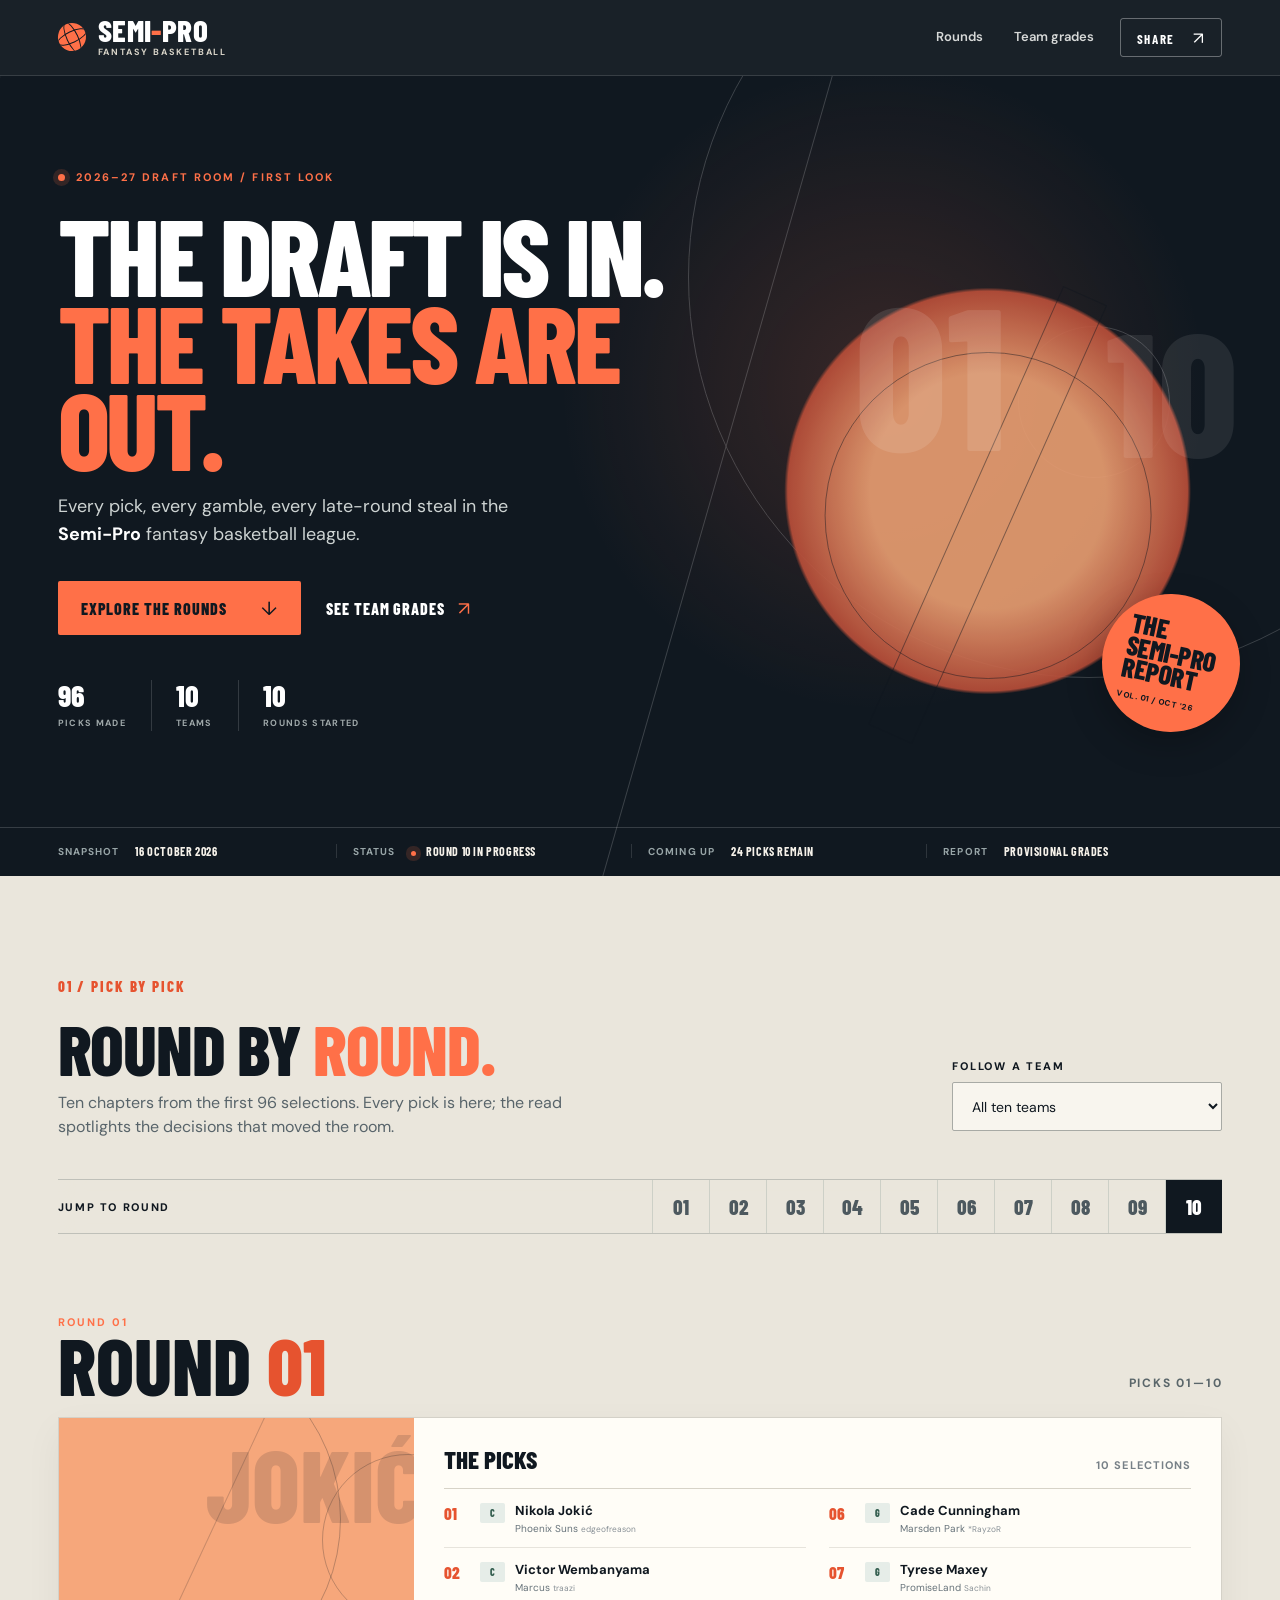
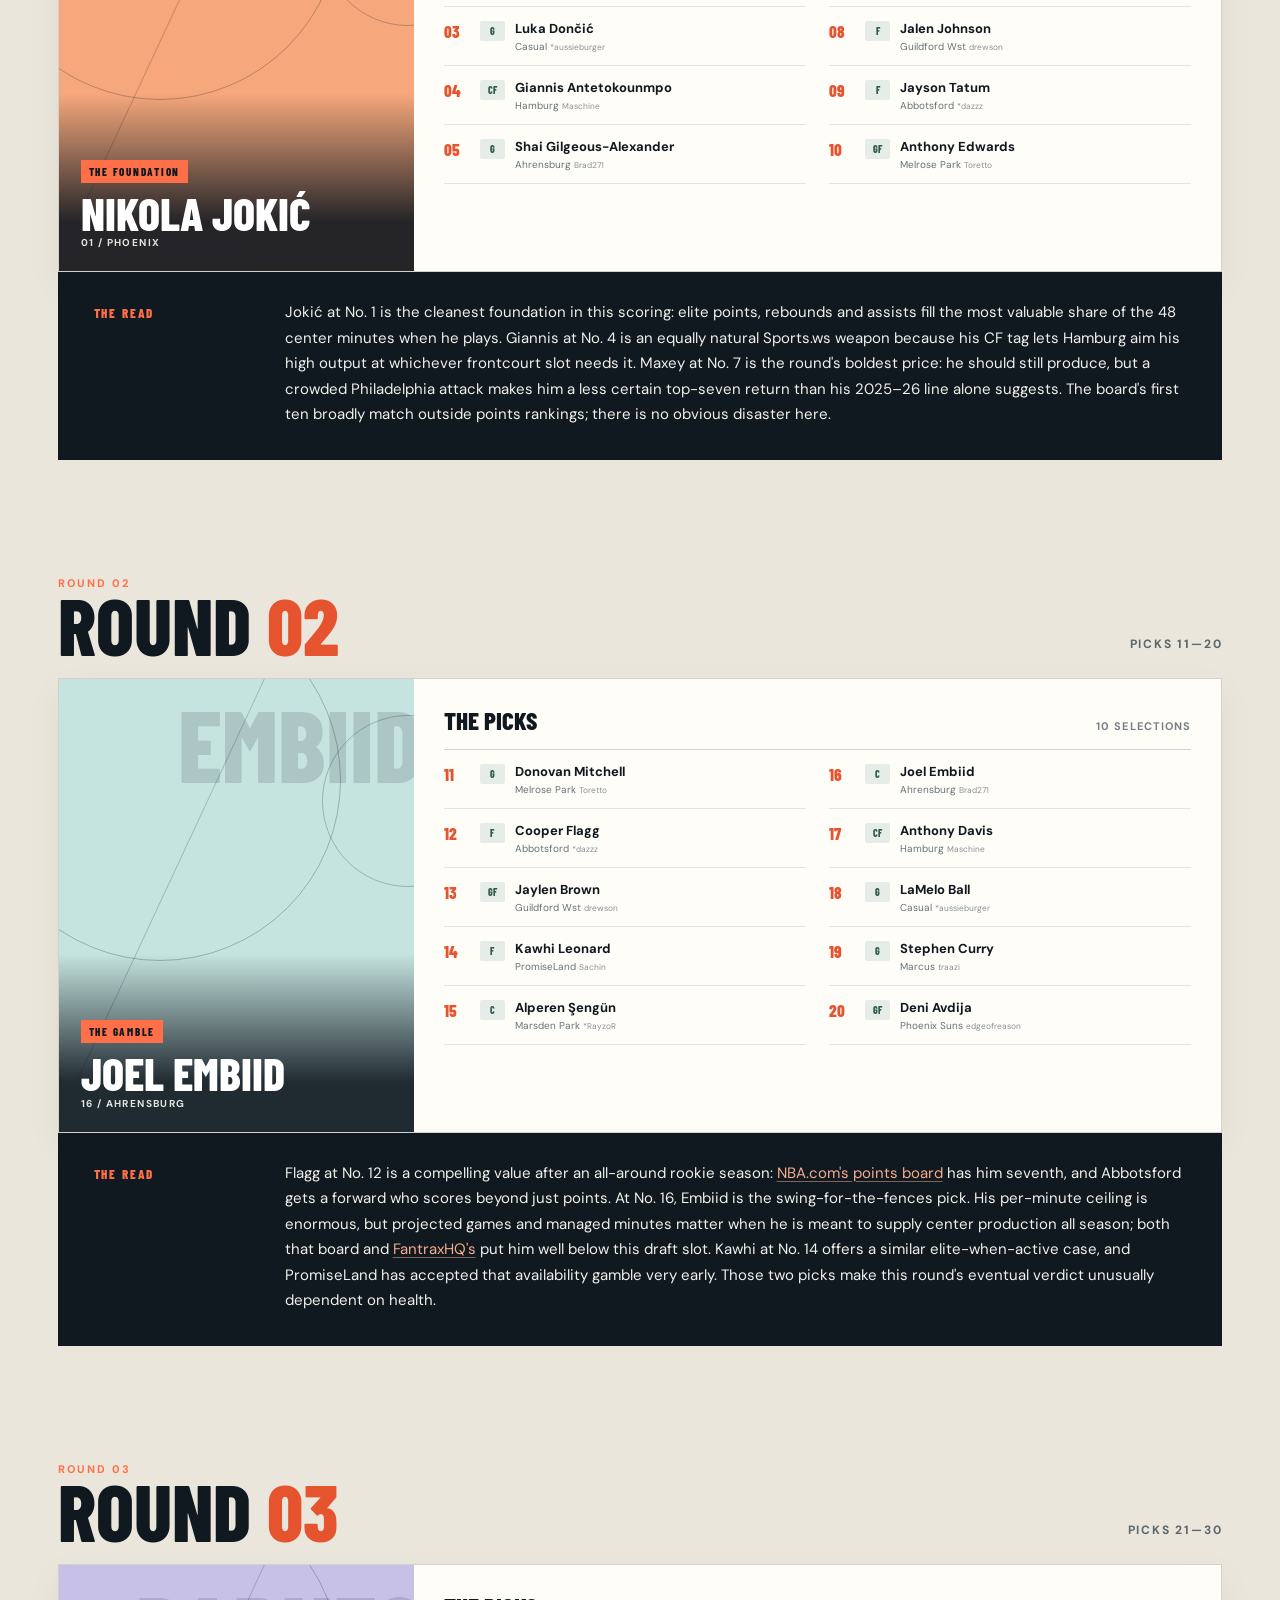
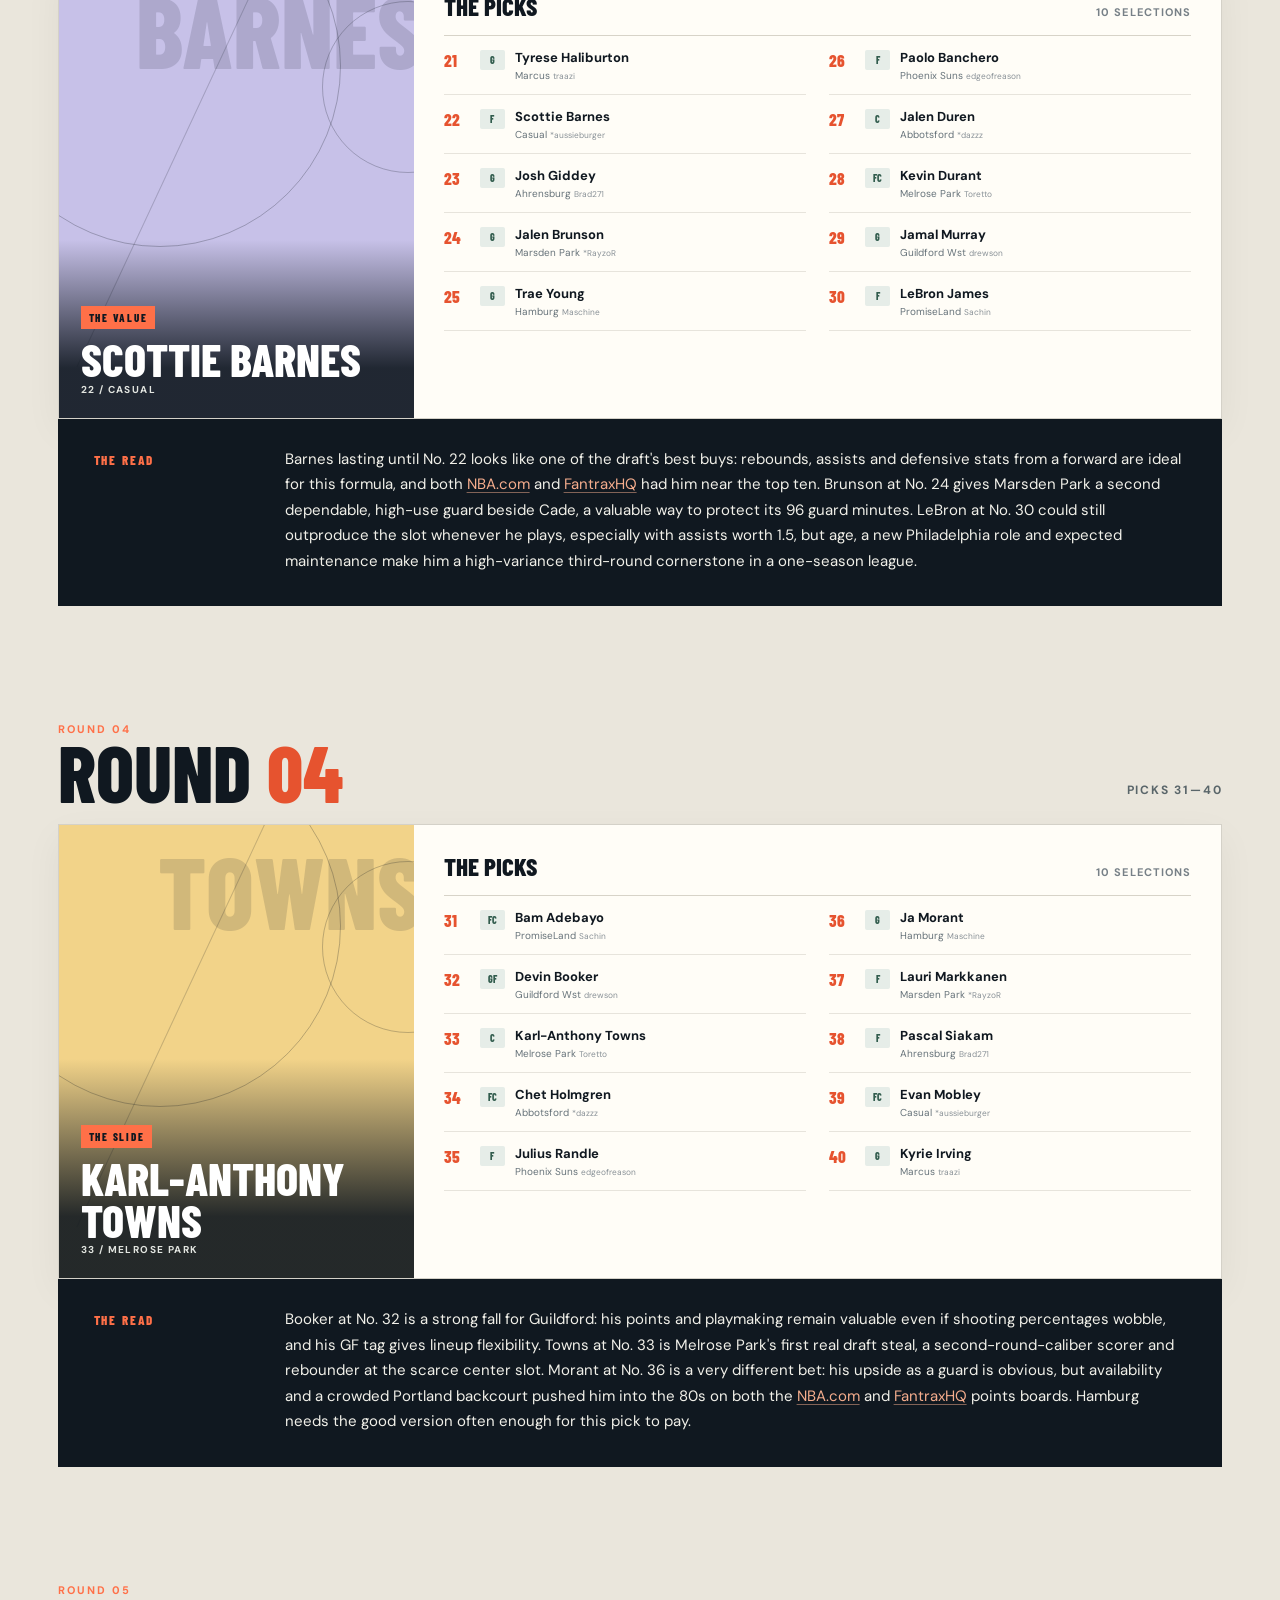
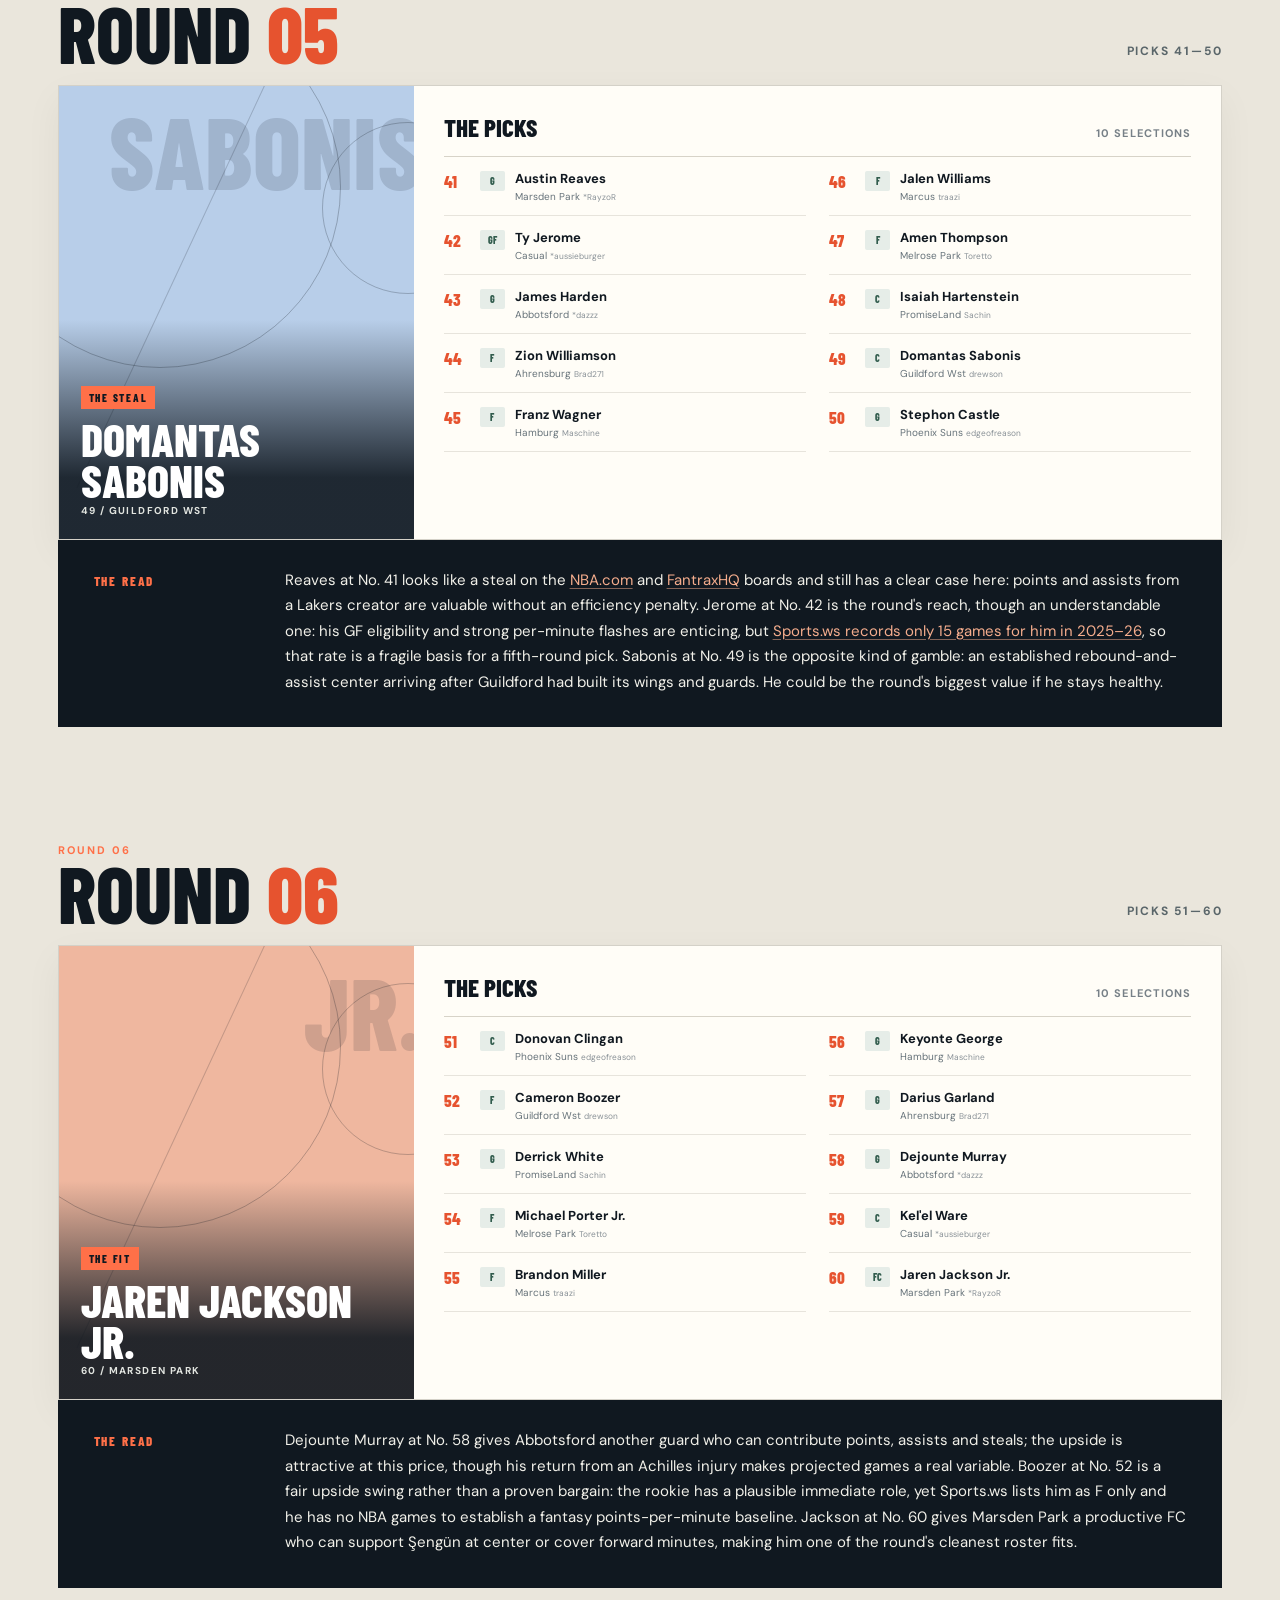
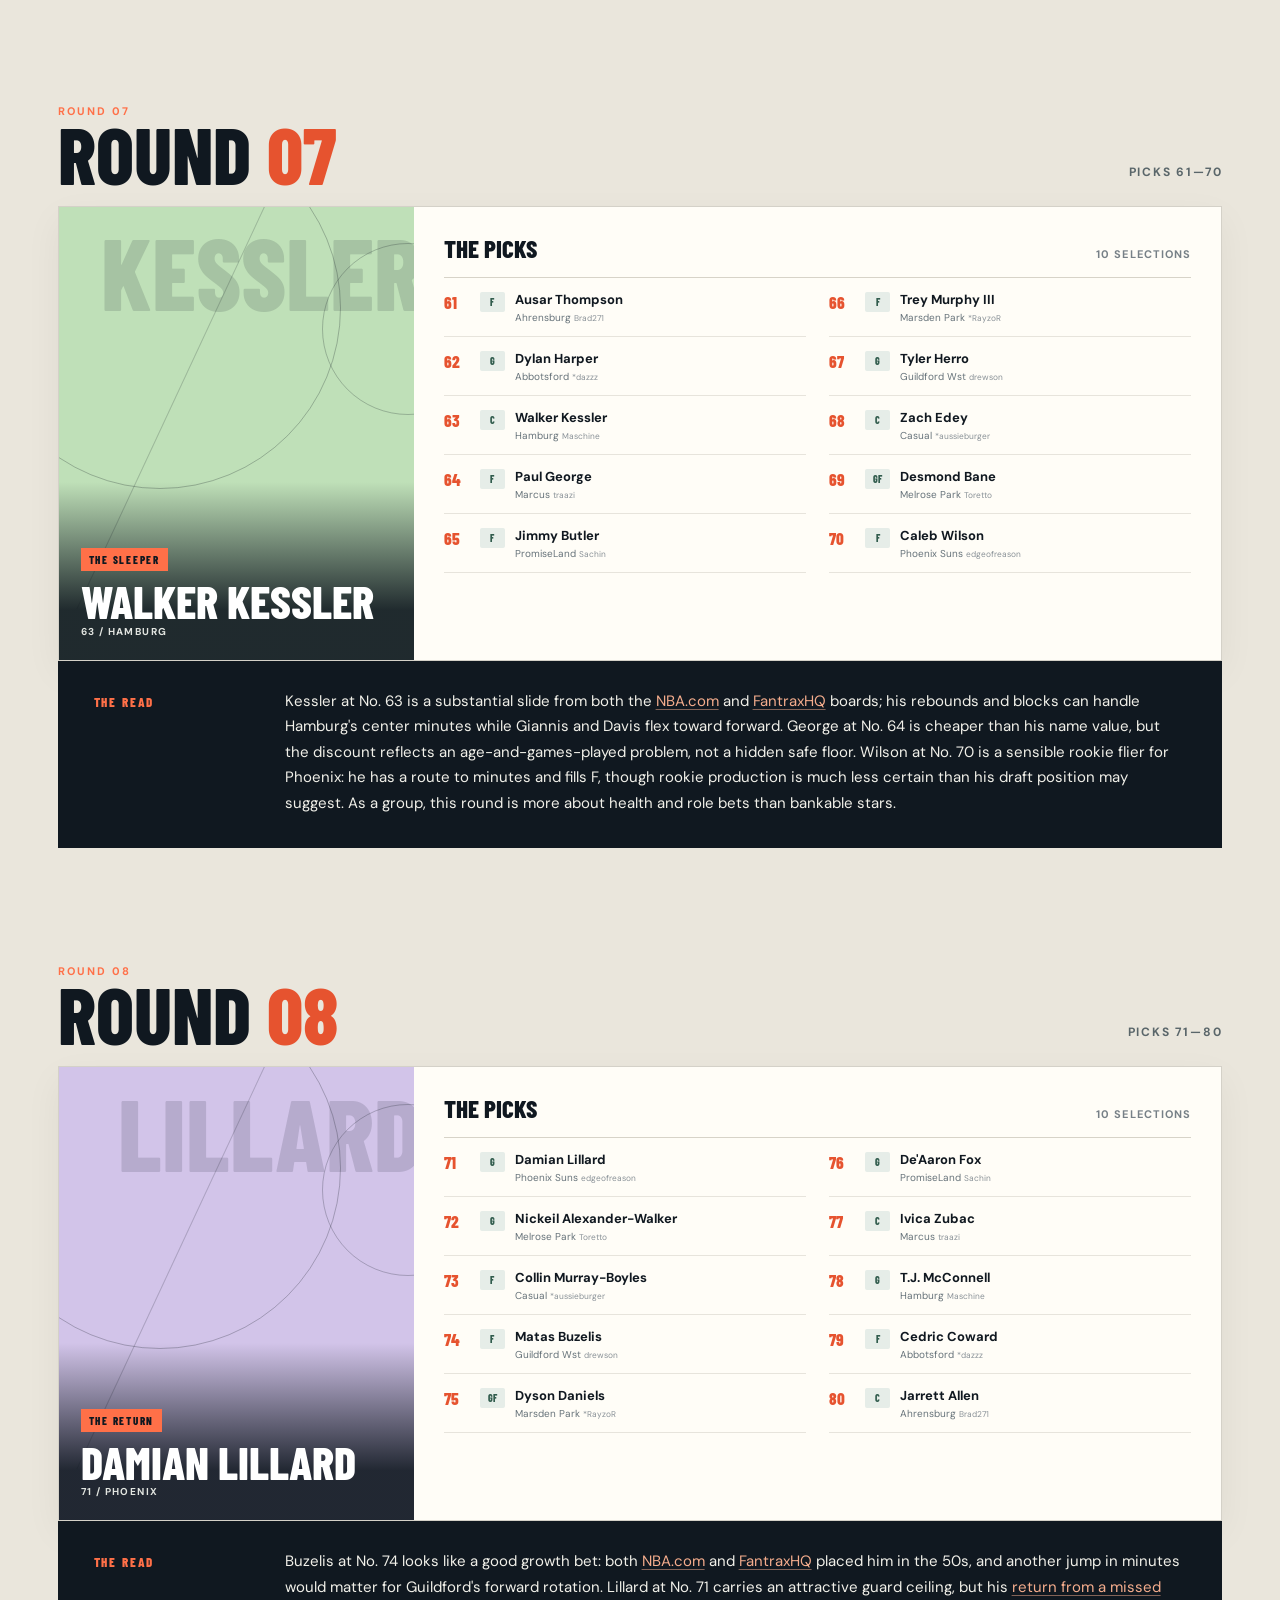
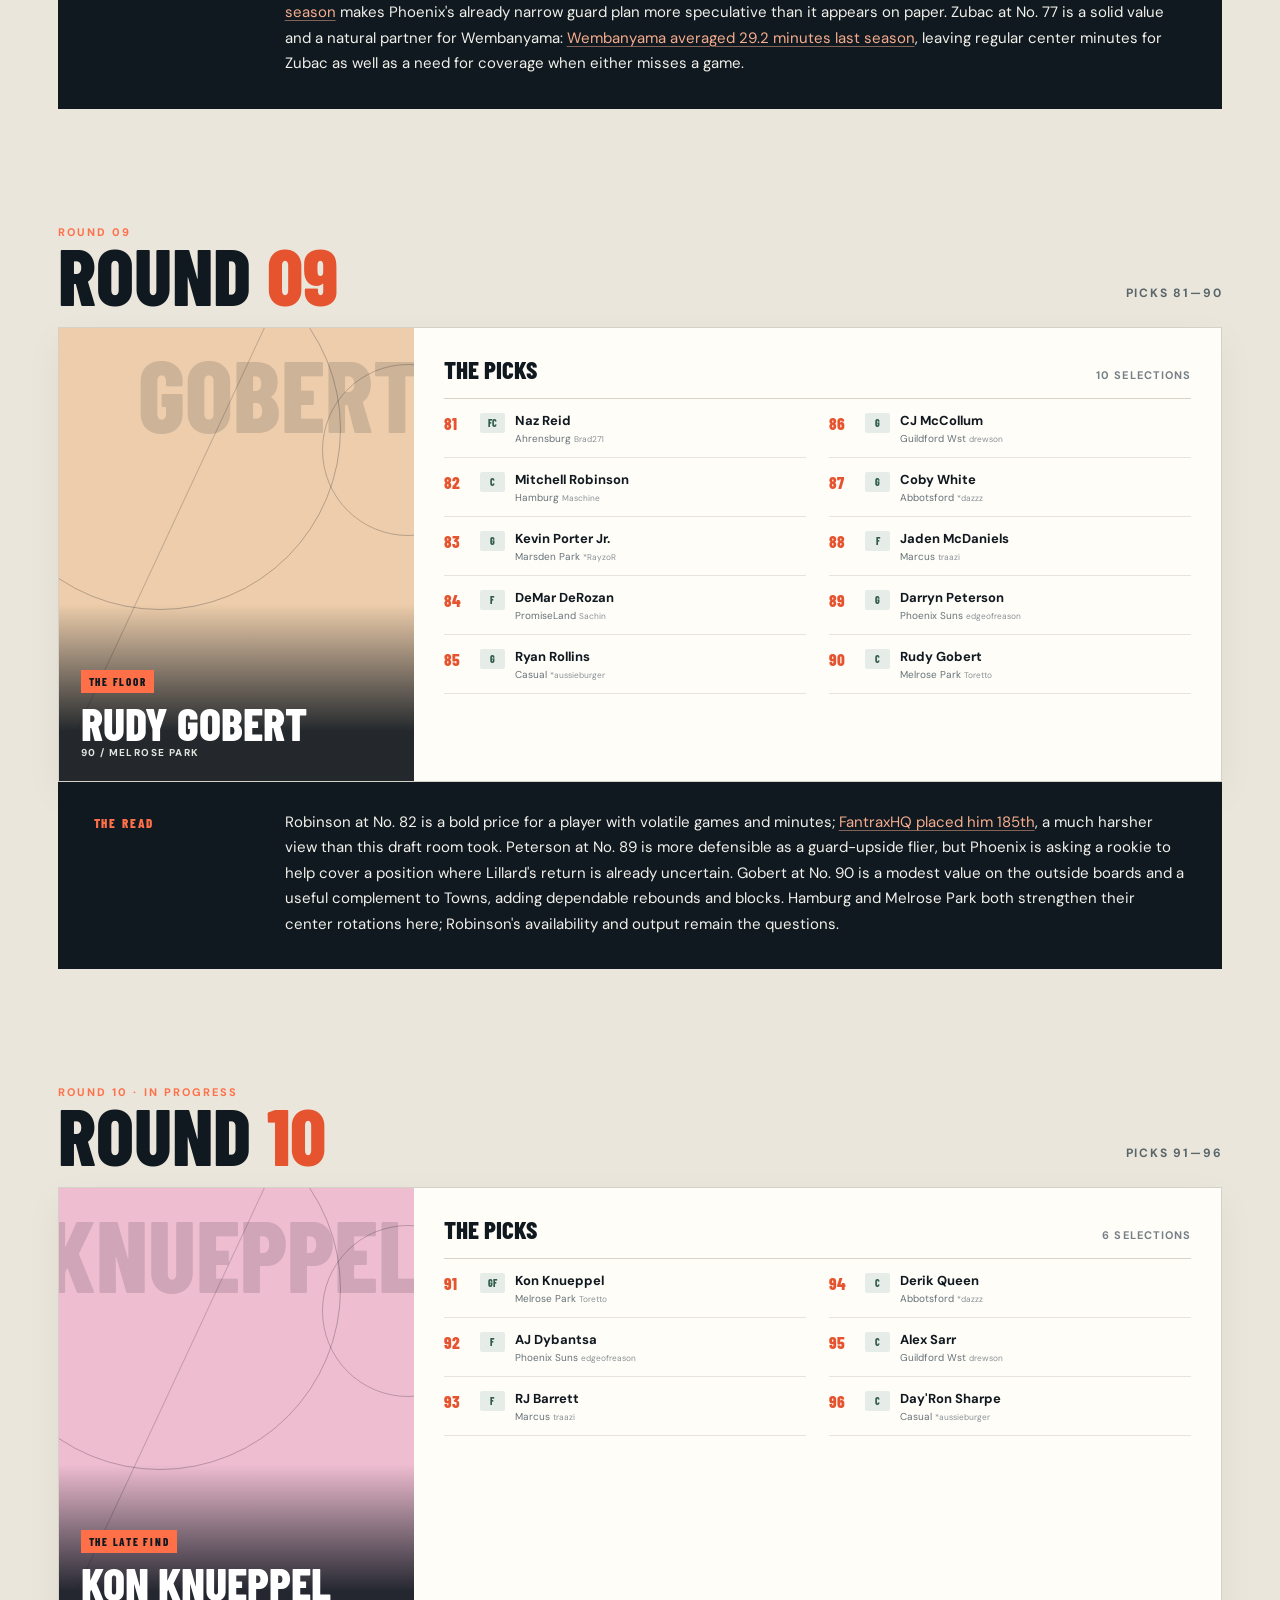
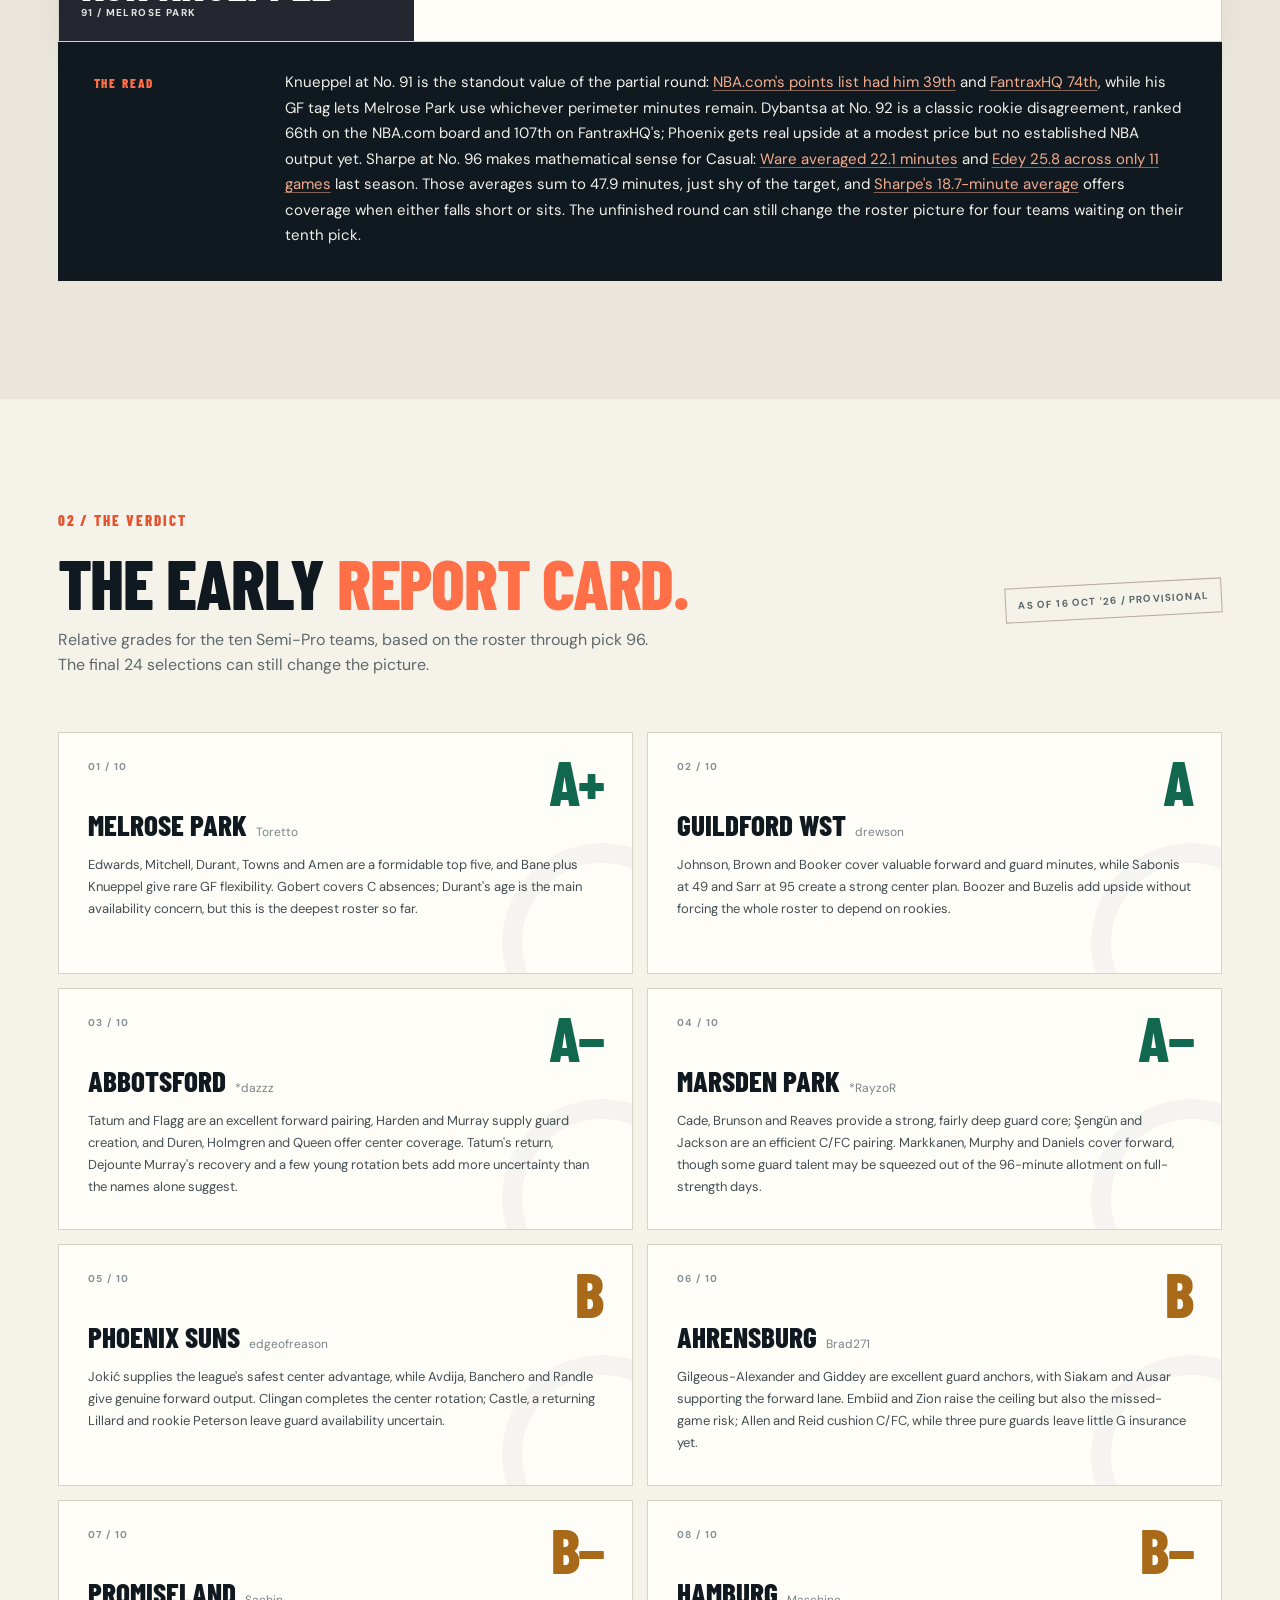
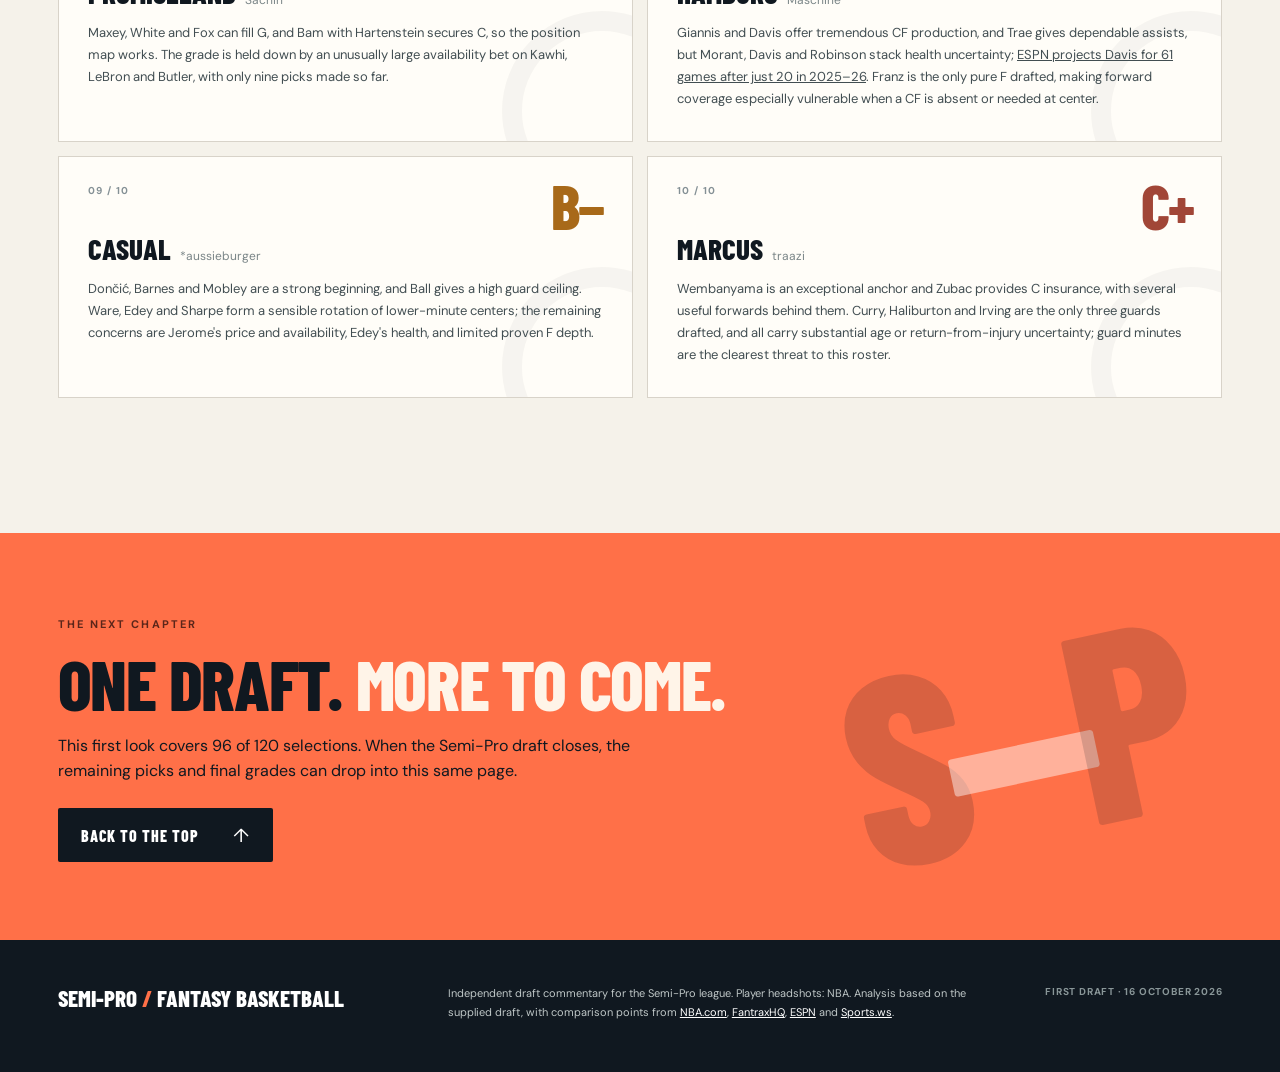
==== semi-pro-2026/index.html @ 713a4c2f "root files test" ====
<!doctype html>
<html lang="en">
<head>
  <meta charset="utf-8">
  <meta name="viewport" content="width=device-width, initial-scale=1">
  <meta name="theme-color" content="#101820">
  <meta name="description" content="Semi-Pro's 2026–27 fantasy basketball draft, analyzed round by round with provisional team grades.">
  <meta property="og:title" content="Semi-Pro — The 2026–27 Draft Review">
  <meta property="og:description" content="96 picks. 10 teams. One draft room. Read the round-by-round analysis and provisional grades.">
  <title>Semi-Pro — The 2026–27 Draft Review</title>
  <link rel="preconnect" href="https://fonts.googleapis.com">
  <link rel="preconnect" href="https://fonts.gstatic.com" crossorigin>
  <link href="https://fonts.googleapis.com/css2?family=Barlow+Condensed:wght@500;600;700;800&family=DM+Sans:wght@400;500;600;700&display=swap" rel="stylesheet">
  <link rel="stylesheet" href="./styles.css">
  <script src="./app.js" defer></script>
</head>
<body>
  <a class="skip-link" href="#main">Skip to analysis</a>
  <header class="site-header">
    <a class="brand" href="#top" aria-label="Semi-Pro home"><span class="brand-ball" aria-hidden="true"></span><span>SEMI<span class="brand-dash">-</span>PRO<small>FANTASY BASKETBALL</small></span></a>
    <nav class="top-nav" aria-label="Main navigation"><a href="#rounds">Rounds</a><a href="#grades">Team grades</a></nav>
    <button class="share-button" type="button" id="share-button" aria-label="Share this analysis">SHARE <span aria-hidden="true">↗</span></button>
  </header>

  <main id="main">
    <section class="hero" id="top" aria-labelledby="hero-title">
      <div class="hero-lines" aria-hidden="true"><span></span></div>
      <div class="hero-inner">
        <div class="hero-copy">
          <span class="hero-kicker"><span class="live-dot"></span> 2026–27 DRAFT ROOM / FIRST LOOK</span>
          <h1 id="hero-title">The draft is in.<br><em>The takes are out.</em></h1>
          <p class="hero-lede">Every pick, every gamble, every late-round steal in the <strong>Semi-Pro</strong> fantasy basketball league.</p>
          <div class="hero-actions"><a class="primary-button" href="#rounds">EXPLORE THE ROUNDS <span aria-hidden="true">↓</span></a><a class="text-button" href="#grades">SEE TEAM GRADES <span aria-hidden="true">↗</span></a></div>
          <div class="hero-meta"><span><strong>96</strong><small>PICKS MADE</small></span><span><strong>10</strong><small>TEAMS</small></span><span><strong>10</strong><small>ROUNDS STARTED</small></span></div>
        </div>
        <div class="hero-visual" aria-label="Featured fantasy basketball players">
          <div class="hero-halo" aria-hidden="true"></div>
          <div class="hero-player hero-player-left"><span class="hero-player-number">01</span><img class="player-portrait " src="https://cdn.nba.com/headshots/nba/latest/1040x760/203999.png" alt="Nikola Jokić" loading="lazy" onerror="this.hidden=true;this.parentElement.classList.add('portrait-unavailable')"></div>
          <div class="hero-player hero-player-right"><span class="hero-player-number">10</span><img class="player-portrait " src="https://cdn.nba.com/headshots/nba/latest/1040x760/1630162.png" alt="Anthony Edwards" loading="lazy" onerror="this.hidden=true;this.parentElement.classList.add('portrait-unavailable')"></div>
          <div class="hero-sticker"><strong>THE<br>SEMI-PRO<br>REPORT</strong><span>VOL. 01 / OCT '26</span></div>
        </div>
      </div>
      <div class="snapshot-strip"><div><span>SNAPSHOT</span><strong>16 OCTOBER 2026</strong></div><div><span>STATUS</span><strong><i></i> ROUND 10 IN PROGRESS</strong></div><div><span>COMING UP</span><strong>24 PICKS REMAIN</strong></div><div><span>REPORT</span><strong>PROVISIONAL GRADES</strong></div></div>
    </section>

    <section class="rounds-section" id="rounds" aria-labelledby="rounds-title">
      <div class="section-heading"><div><span class="section-index">01 / PICK BY PICK</span><h2 id="rounds-title">Round by <em>round.</em></h2><p>Ten chapters from the first 96 selections. Every pick is here; the read spotlights the decisions that moved the room.</p></div><div class="filter-control"><label for="team-filter">FOLLOW A TEAM</label><select id="team-filter"><option value="">All ten teams</option><option value="Abbotsford">Abbotsford</option>
<option value="Ahrensburg">Ahrensburg</option>
<option value="Casual">Casual</option>
<option value="Guildford Wst">Guildford Wst</option>
<option value="Hamburg">Hamburg</option>
<option value="Marcus">Marcus</option>
<option value="Marsden Park">Marsden Park</option>
<option value="Melrose Park">Melrose Park</option>
<option value="Phoenix Suns">Phoenix Suns</option>
<option value="PromiseLand">PromiseLand</option></select><button id="clear-filter" type="button" hidden>Clear filter ×</button></div></div>
      <nav class="round-nav" aria-label="Jump to a round"><span>JUMP TO ROUND</span><a href="#round-01" aria-label="Go to round 1">01</a>
<a href="#round-02" aria-label="Go to round 2">02</a>
<a href="#round-03" aria-label="Go to round 3">03</a>
<a href="#round-04" aria-label="Go to round 4">04</a>
<a href="#round-05" aria-label="Go to round 5">05</a>
<a href="#round-06" aria-label="Go to round 6">06</a>
<a href="#round-07" aria-label="Go to round 7">07</a>
<a href="#round-08" aria-label="Go to round 8">08</a>
<a href="#round-09" aria-label="Go to round 9">09</a>
<a href="#round-10" aria-label="Go to round 10">10</a></nav>
      <div class="rounds-list">
      <article class="round-section" id="round-01" style="--round-accent:#f6a77b">
        <div class="round-heading">
          <div><span class="eyebrow">ROUND 01</span><h3>Round <span>01</span></h3></div>
          <span class="round-range">PICKS 01—10</span>
        </div>
        <div class="round-card">
          <figure class="feature-photo">
            <div class="feature-court" aria-hidden="true"></div>
            <span class="feature-fallback" aria-hidden="true">JOKIĆ</span>
            <img class="player-portrait " src="https://cdn.nba.com/headshots/nba/latest/1040x760/203999.png" alt="Nikola Jokić" loading="lazy" onerror="this.hidden=true;this.parentElement.classList.add('portrait-unavailable')">
            <figcaption><span class="feature-badge">THE FOUNDATION</span><strong>Nikola Jokić</strong><small>01 / PHOENIX</small></figcaption>
          </figure>
          <div class="round-content">
            <div class="picks-title"><h4>The picks</h4><span>10 selections</span></div>
            <ol class="picks-list" aria-label="Round 1 picks"><li class="pick-row" data-team="Phoenix Suns"><span class="pick-number">01</span><span class="pick-position">C</span><span class="pick-player">Nikola Jokić</span><span class="pick-team">Phoenix Suns<small>edgeofreason</small></span></li>
<li class="pick-row" data-team="Marcus"><span class="pick-number">02</span><span class="pick-position">C</span><span class="pick-player">Victor Wembanyama</span><span class="pick-team">Marcus<small>traazi</small></span></li>
<li class="pick-row" data-team="Casual"><span class="pick-number">03</span><span class="pick-position">G</span><span class="pick-player">Luka Dončić</span><span class="pick-team">Casual<small>*aussieburger</small></span></li>
<li class="pick-row" data-team="Hamburg"><span class="pick-number">04</span><span class="pick-position">CF</span><span class="pick-player">Giannis Antetokounmpo</span><span class="pick-team">Hamburg<small>Maschine</small></span></li>
<li class="pick-row" data-team="Ahrensburg"><span class="pick-number">05</span><span class="pick-position">G</span><span class="pick-player">Shai Gilgeous-Alexander</span><span class="pick-team">Ahrensburg<small>Brad271</small></span></li>
<li class="pick-row" data-team="Marsden Park"><span class="pick-number">06</span><span class="pick-position">G</span><span class="pick-player">Cade Cunningham</span><span class="pick-team">Marsden Park<small>*RayzoR</small></span></li>
<li class="pick-row" data-team="PromiseLand"><span class="pick-number">07</span><span class="pick-position">G</span><span class="pick-player">Tyrese Maxey</span><span class="pick-team">PromiseLand<small>Sachin</small></span></li>
<li class="pick-row" data-team="Guildford Wst"><span class="pick-number">08</span><span class="pick-position">F</span><span class="pick-player">Jalen Johnson</span><span class="pick-team">Guildford Wst<small>drewson</small></span></li>
<li class="pick-row" data-team="Abbotsford"><span class="pick-number">09</span><span class="pick-position">F</span><span class="pick-player">Jayson Tatum</span><span class="pick-team">Abbotsford<small>*dazzz</small></span></li>
<li class="pick-row" data-team="Melrose Park"><span class="pick-number">10</span><span class="pick-position">GF</span><span class="pick-player">Anthony Edwards</span><span class="pick-team">Melrose Park<small>Toretto</small></span></li></ol>
          </div>
        </div>
        <div class="round-take"><span class="take-label">THE READ</span><p>Jokić at No. 1 is the cleanest foundation in this scoring: elite points, rebounds and assists fill the most valuable share of the 48 center minutes when he plays. Giannis at No. 4 is an equally natural Sports.ws weapon because his CF tag lets Hamburg aim his high output at whichever frontcourt slot needs it. Maxey at No. 7 is the round&#x27;s boldest price: he should still produce, but a crowded Philadelphia attack makes him a less certain top-seven return than his 2025–26 line alone suggests. The board&#x27;s first ten broadly match outside points rankings; there is no obvious disaster here.</p></div>
      </article>
      <article class="round-section" id="round-02" style="--round-accent:#c5e3df">
        <div class="round-heading">
          <div><span class="eyebrow">ROUND 02</span><h3>Round <span>02</span></h3></div>
          <span class="round-range">PICKS 11—20</span>
        </div>
        <div class="round-card">
          <figure class="feature-photo">
            <div class="feature-court" aria-hidden="true"></div>
            <span class="feature-fallback" aria-hidden="true">EMBIID</span>
            <img class="player-portrait " src="https://cdn.nba.com/headshots/nba/latest/1040x760/203954.png" alt="Joel Embiid" loading="lazy" onerror="this.hidden=true;this.parentElement.classList.add('portrait-unavailable')">
            <figcaption><span class="feature-badge">THE GAMBLE</span><strong>Joel Embiid</strong><small>16 / AHRENSBURG</small></figcaption>
          </figure>
          <div class="round-content">
            <div class="picks-title"><h4>The picks</h4><span>10 selections</span></div>
            <ol class="picks-list" aria-label="Round 2 picks"><li class="pick-row" data-team="Melrose Park"><span class="pick-number">11</span><span class="pick-position">G</span><span class="pick-player">Donovan Mitchell</span><span class="pick-team">Melrose Park<small>Toretto</small></span></li>
<li class="pick-row" data-team="Abbotsford"><span class="pick-number">12</span><span class="pick-position">F</span><span class="pick-player">Cooper Flagg</span><span class="pick-team">Abbotsford<small>*dazzz</small></span></li>
<li class="pick-row" data-team="Guildford Wst"><span class="pick-number">13</span><span class="pick-position">GF</span><span class="pick-player">Jaylen Brown</span><span class="pick-team">Guildford Wst<small>drewson</small></span></li>
<li class="pick-row" data-team="PromiseLand"><span class="pick-number">14</span><span class="pick-position">F</span><span class="pick-player">Kawhi Leonard</span><span class="pick-team">PromiseLand<small>Sachin</small></span></li>
<li class="pick-row" data-team="Marsden Park"><span class="pick-number">15</span><span class="pick-position">C</span><span class="pick-player">Alperen Şengün</span><span class="pick-team">Marsden Park<small>*RayzoR</small></span></li>
<li class="pick-row" data-team="Ahrensburg"><span class="pick-number">16</span><span class="pick-position">C</span><span class="pick-player">Joel Embiid</span><span class="pick-team">Ahrensburg<small>Brad271</small></span></li>
<li class="pick-row" data-team="Hamburg"><span class="pick-number">17</span><span class="pick-position">CF</span><span class="pick-player">Anthony Davis</span><span class="pick-team">Hamburg<small>Maschine</small></span></li>
<li class="pick-row" data-team="Casual"><span class="pick-number">18</span><span class="pick-position">G</span><span class="pick-player">LaMelo Ball</span><span class="pick-team">Casual<small>*aussieburger</small></span></li>
<li class="pick-row" data-team="Marcus"><span class="pick-number">19</span><span class="pick-position">G</span><span class="pick-player">Stephen Curry</span><span class="pick-team">Marcus<small>traazi</small></span></li>
<li class="pick-row" data-team="Phoenix Suns"><span class="pick-number">20</span><span class="pick-position">GF</span><span class="pick-player">Deni Avdija</span><span class="pick-team">Phoenix Suns<small>edgeofreason</small></span></li></ol>
          </div>
        </div>
        <div class="round-take"><span class="take-label">THE READ</span><p>Flagg at No. 12 is a compelling value after an all-around rookie season: <a href="https://www.nba.com/news/nba-fantasy-top-150-for-2026-27-points-leagues" target="_blank" rel="noopener noreferrer">NBA.com&#x27;s points board</a> has him seventh, and Abbotsford gets a forward who scores beyond just points. At No. 16, Embiid is the swing-for-the-fences pick. His per-minute ceiling is enormous, but projected games and managed minutes matter when he is meant to supply center production all season; both that board and <a href="https://fantraxhq.com/2026-27-fantasy-basketball-points-league-rankings-updated/" target="_blank" rel="noopener noreferrer">FantraxHQ&#x27;s</a> put him well below this draft slot. Kawhi at No. 14 offers a similar elite-when-active case, and PromiseLand has accepted that availability gamble very early. Those two picks make this round&#x27;s eventual verdict unusually dependent on health.</p></div>
      </article>
      <article class="round-section" id="round-03" style="--round-accent:#c7c1e8">
        <div class="round-heading">
          <div><span class="eyebrow">ROUND 03</span><h3>Round <span>03</span></h3></div>
          <span class="round-range">PICKS 21—30</span>
        </div>
        <div class="round-card">
          <figure class="feature-photo">
            <div class="feature-court" aria-hidden="true"></div>
            <span class="feature-fallback" aria-hidden="true">BARNES</span>
            <img class="player-portrait " src="https://cdn.nba.com/headshots/nba/latest/1040x760/1630567.png" alt="Scottie Barnes" loading="lazy" onerror="this.hidden=true;this.parentElement.classList.add('portrait-unavailable')">
            <figcaption><span class="feature-badge">THE VALUE</span><strong>Scottie Barnes</strong><small>22 / CASUAL</small></figcaption>
          </figure>
          <div class="round-content">
            <div class="picks-title"><h4>The picks</h4><span>10 selections</span></div>
            <ol class="picks-list" aria-label="Round 3 picks"><li class="pick-row" data-team="Marcus"><span class="pick-number">21</span><span class="pick-position">G</span><span class="pick-player">Tyrese Haliburton</span><span class="pick-team">Marcus<small>traazi</small></span></li>
<li class="pick-row" data-team="Casual"><span class="pick-number">22</span><span class="pick-position">F</span><span class="pick-player">Scottie Barnes</span><span class="pick-team">Casual<small>*aussieburger</small></span></li>
<li class="pick-row" data-team="Ahrensburg"><span class="pick-number">23</span><span class="pick-position">G</span><span class="pick-player">Josh Giddey</span><span class="pick-team">Ahrensburg<small>Brad271</small></span></li>
<li class="pick-row" data-team="Marsden Park"><span class="pick-number">24</span><span class="pick-position">G</span><span class="pick-player">Jalen Brunson</span><span class="pick-team">Marsden Park<small>*RayzoR</small></span></li>
<li class="pick-row" data-team="Hamburg"><span class="pick-number">25</span><span class="pick-position">G</span><span class="pick-player">Trae Young</span><span class="pick-team">Hamburg<small>Maschine</small></span></li>
<li class="pick-row" data-team="Phoenix Suns"><span class="pick-number">26</span><span class="pick-position">F</span><span class="pick-player">Paolo Banchero</span><span class="pick-team">Phoenix Suns<small>edgeofreason</small></span></li>
<li class="pick-row" data-team="Abbotsford"><span class="pick-number">27</span><span class="pick-position">C</span><span class="pick-player">Jalen Duren</span><span class="pick-team">Abbotsford<small>*dazzz</small></span></li>
<li class="pick-row" data-team="Melrose Park"><span class="pick-number">28</span><span class="pick-position">FC</span><span class="pick-player">Kevin Durant</span><span class="pick-team">Melrose Park<small>Toretto</small></span></li>
<li class="pick-row" data-team="Guildford Wst"><span class="pick-number">29</span><span class="pick-position">G</span><span class="pick-player">Jamal Murray</span><span class="pick-team">Guildford Wst<small>drewson</small></span></li>
<li class="pick-row" data-team="PromiseLand"><span class="pick-number">30</span><span class="pick-position">F</span><span class="pick-player">LeBron James</span><span class="pick-team">PromiseLand<small>Sachin</small></span></li></ol>
          </div>
        </div>
        <div class="round-take"><span class="take-label">THE READ</span><p>Barnes lasting until No. 22 looks like one of the draft&#x27;s best buys: rebounds, assists and defensive stats from a forward are ideal for this formula, and both <a href="https://www.nba.com/news/nba-fantasy-top-150-for-2026-27-points-leagues" target="_blank" rel="noopener noreferrer">NBA.com</a> and <a href="https://fantraxhq.com/2026-27-fantasy-basketball-points-league-rankings-updated/" target="_blank" rel="noopener noreferrer">FantraxHQ</a> had him near the top ten. Brunson at No. 24 gives Marsden Park a second dependable, high-use guard beside Cade, a valuable way to protect its 96 guard minutes. LeBron at No. 30 could still outproduce the slot whenever he plays, especially with assists worth 1.5, but age, a new Philadelphia role and expected maintenance make him a high-variance third-round cornerstone in a one-season league.</p></div>
      </article>
      <article class="round-section" id="round-04" style="--round-accent:#f2d389">
        <div class="round-heading">
          <div><span class="eyebrow">ROUND 04</span><h3>Round <span>04</span></h3></div>
          <span class="round-range">PICKS 31—40</span>
        </div>
        <div class="round-card">
          <figure class="feature-photo">
            <div class="feature-court" aria-hidden="true"></div>
            <span class="feature-fallback" aria-hidden="true">TOWNS</span>
            <img class="player-portrait " src="https://cdn.nba.com/headshots/nba/latest/1040x760/1626157.png" alt="Karl-Anthony Towns" loading="lazy" onerror="this.hidden=true;this.parentElement.classList.add('portrait-unavailable')">
            <figcaption><span class="feature-badge">THE SLIDE</span><strong>Karl-Anthony Towns</strong><small>33 / MELROSE PARK</small></figcaption>
          </figure>
          <div class="round-content">
            <div class="picks-title"><h4>The picks</h4><span>10 selections</span></div>
            <ol class="picks-list" aria-label="Round 4 picks"><li class="pick-row" data-team="PromiseLand"><span class="pick-number">31</span><span class="pick-position">FC</span><span class="pick-player">Bam Adebayo</span><span class="pick-team">PromiseLand<small>Sachin</small></span></li>
<li class="pick-row" data-team="Guildford Wst"><span class="pick-number">32</span><span class="pick-position">GF</span><span class="pick-player">Devin Booker</span><span class="pick-team">Guildford Wst<small>drewson</small></span></li>
<li class="pick-row" data-team="Melrose Park"><span class="pick-number">33</span><span class="pick-position">C</span><span class="pick-player">Karl-Anthony Towns</span><span class="pick-team">Melrose Park<small>Toretto</small></span></li>
<li class="pick-row" data-team="Abbotsford"><span class="pick-number">34</span><span class="pick-position">FC</span><span class="pick-player">Chet Holmgren</span><span class="pick-team">Abbotsford<small>*dazzz</small></span></li>
<li class="pick-row" data-team="Phoenix Suns"><span class="pick-number">35</span><span class="pick-position">F</span><span class="pick-player">Julius Randle</span><span class="pick-team">Phoenix Suns<small>edgeofreason</small></span></li>
<li class="pick-row" data-team="Hamburg"><span class="pick-number">36</span><span class="pick-position">G</span><span class="pick-player">Ja Morant</span><span class="pick-team">Hamburg<small>Maschine</small></span></li>
<li class="pick-row" data-team="Marsden Park"><span class="pick-number">37</span><span class="pick-position">F</span><span class="pick-player">Lauri Markkanen</span><span class="pick-team">Marsden Park<small>*RayzoR</small></span></li>
<li class="pick-row" data-team="Ahrensburg"><span class="pick-number">38</span><span class="pick-position">F</span><span class="pick-player">Pascal Siakam</span><span class="pick-team">Ahrensburg<small>Brad271</small></span></li>
<li class="pick-row" data-team="Casual"><span class="pick-number">39</span><span class="pick-position">FC</span><span class="pick-player">Evan Mobley</span><span class="pick-team">Casual<small>*aussieburger</small></span></li>
<li class="pick-row" data-team="Marcus"><span class="pick-number">40</span><span class="pick-position">G</span><span class="pick-player">Kyrie Irving</span><span class="pick-team">Marcus<small>traazi</small></span></li></ol>
          </div>
        </div>
        <div class="round-take"><span class="take-label">THE READ</span><p>Booker at No. 32 is a strong fall for Guildford: his points and playmaking remain valuable even if shooting percentages wobble, and his GF tag gives lineup flexibility. Towns at No. 33 is Melrose Park&#x27;s first real draft steal, a second-round-caliber scorer and rebounder at the scarce center slot. Morant at No. 36 is a very different bet: his upside as a guard is obvious, but availability and a crowded Portland backcourt pushed him into the 80s on both the <a href="https://www.nba.com/news/nba-fantasy-top-150-for-2026-27-points-leagues" target="_blank" rel="noopener noreferrer">NBA.com</a> and <a href="https://fantraxhq.com/2026-27-fantasy-basketball-points-league-rankings-updated/" target="_blank" rel="noopener noreferrer">FantraxHQ</a> points boards. Hamburg needs the good version often enough for this pick to pay.</p></div>
      </article>
      <article class="round-section" id="round-05" style="--round-accent:#b8cee9">
        <div class="round-heading">
          <div><span class="eyebrow">ROUND 05</span><h3>Round <span>05</span></h3></div>
          <span class="round-range">PICKS 41—50</span>
        </div>
        <div class="round-card">
          <figure class="feature-photo">
            <div class="feature-court" aria-hidden="true"></div>
            <span class="feature-fallback" aria-hidden="true">SABONIS</span>
            <img class="player-portrait " src="https://cdn.nba.com/headshots/nba/latest/1040x760/1627734.png" alt="Domantas Sabonis" loading="lazy" onerror="this.hidden=true;this.parentElement.classList.add('portrait-unavailable')">
            <figcaption><span class="feature-badge">THE STEAL</span><strong>Domantas Sabonis</strong><small>49 / GUILDFORD WST</small></figcaption>
          </figure>
          <div class="round-content">
            <div class="picks-title"><h4>The picks</h4><span>10 selections</span></div>
            <ol class="picks-list" aria-label="Round 5 picks"><li class="pick-row" data-team="Marsden Park"><span class="pick-number">41</span><span class="pick-position">G</span><span class="pick-player">Austin Reaves</span><span class="pick-team">Marsden Park<small>*RayzoR</small></span></li>
<li class="pick-row" data-team="Casual"><span class="pick-number">42</span><span class="pick-position">GF</span><span class="pick-player">Ty Jerome</span><span class="pick-team">Casual<small>*aussieburger</small></span></li>
<li class="pick-row" data-team="Abbotsford"><span class="pick-number">43</span><span class="pick-position">G</span><span class="pick-player">James Harden</span><span class="pick-team">Abbotsford<small>*dazzz</small></span></li>
<li class="pick-row" data-team="Ahrensburg"><span class="pick-number">44</span><span class="pick-position">F</span><span class="pick-player">Zion Williamson</span><span class="pick-team">Ahrensburg<small>Brad271</small></span></li>
<li class="pick-row" data-team="Hamburg"><span class="pick-number">45</span><span class="pick-position">F</span><span class="pick-player">Franz Wagner</span><span class="pick-team">Hamburg<small>Maschine</small></span></li>
<li class="pick-row" data-team="Marcus"><span class="pick-number">46</span><span class="pick-position">F</span><span class="pick-player">Jalen Williams</span><span class="pick-team">Marcus<small>traazi</small></span></li>
<li class="pick-row" data-team="Melrose Park"><span class="pick-number">47</span><span class="pick-position">F</span><span class="pick-player">Amen Thompson</span><span class="pick-team">Melrose Park<small>Toretto</small></span></li>
<li class="pick-row" data-team="PromiseLand"><span class="pick-number">48</span><span class="pick-position">C</span><span class="pick-player">Isaiah Hartenstein</span><span class="pick-team">PromiseLand<small>Sachin</small></span></li>
<li class="pick-row" data-team="Guildford Wst"><span class="pick-number">49</span><span class="pick-position">C</span><span class="pick-player">Domantas Sabonis</span><span class="pick-team">Guildford Wst<small>drewson</small></span></li>
<li class="pick-row" data-team="Phoenix Suns"><span class="pick-number">50</span><span class="pick-position">G</span><span class="pick-player">Stephon Castle</span><span class="pick-team">Phoenix Suns<small>edgeofreason</small></span></li></ol>
          </div>
        </div>
        <div class="round-take"><span class="take-label">THE READ</span><p>Reaves at No. 41 looks like a steal on the <a href="https://www.nba.com/news/nba-fantasy-top-150-for-2026-27-points-leagues" target="_blank" rel="noopener noreferrer">NBA.com</a> and <a href="https://fantraxhq.com/2026-27-fantasy-basketball-points-league-rankings-updated/" target="_blank" rel="noopener noreferrer">FantraxHQ</a> boards and still has a clear case here: points and assists from a Lakers creator are valuable without an efficiency penalty. Jerome at No. 42 is the round&#x27;s reach, though an understandable one: his GF eligibility and strong per-minute flashes are enticing, but <a href="https://www.sports.ws/nba/ty-jerome" target="_blank" rel="noopener noreferrer">Sports.ws records only 15 games for him in 2025–26</a>, so that rate is a fragile basis for a fifth-round pick. Sabonis at No. 49 is the opposite kind of gamble: an established rebound-and-assist center arriving after Guildford had built its wings and guards. He could be the round&#x27;s biggest value if he stays healthy.</p></div>
      </article>
      <article class="round-section" id="round-06" style="--round-accent:#efb79f">
        <div class="round-heading">
          <div><span class="eyebrow">ROUND 06</span><h3>Round <span>06</span></h3></div>
          <span class="round-range">PICKS 51—60</span>
        </div>
        <div class="round-card">
          <figure class="feature-photo">
            <div class="feature-court" aria-hidden="true"></div>
            <span class="feature-fallback" aria-hidden="true">JR.</span>
            <img class="player-portrait " src="https://cdn.nba.com/headshots/nba/latest/1040x760/1628991.png" alt="Jaren Jackson Jr." loading="lazy" onerror="this.hidden=true;this.parentElement.classList.add('portrait-unavailable')">
            <figcaption><span class="feature-badge">THE FIT</span><strong>Jaren Jackson Jr.</strong><small>60 / MARSDEN PARK</small></figcaption>
          </figure>
          <div class="round-content">
            <div class="picks-title"><h4>The picks</h4><span>10 selections</span></div>
            <ol class="picks-list" aria-label="Round 6 picks"><li class="pick-row" data-team="Phoenix Suns"><span class="pick-number">51</span><span class="pick-position">C</span><span class="pick-player">Donovan Clingan</span><span class="pick-team">Phoenix Suns<small>edgeofreason</small></span></li>
<li class="pick-row" data-team="Guildford Wst"><span class="pick-number">52</span><span class="pick-position">F</span><span class="pick-player">Cameron Boozer</span><span class="pick-team">Guildford Wst<small>drewson</small></span></li>
<li class="pick-row" data-team="PromiseLand"><span class="pick-number">53</span><span class="pick-position">G</span><span class="pick-player">Derrick White</span><span class="pick-team">PromiseLand<small>Sachin</small></span></li>
<li class="pick-row" data-team="Melrose Park"><span class="pick-number">54</span><span class="pick-position">F</span><span class="pick-player">Michael Porter Jr.</span><span class="pick-team">Melrose Park<small>Toretto</small></span></li>
<li class="pick-row" data-team="Marcus"><span class="pick-number">55</span><span class="pick-position">F</span><span class="pick-player">Brandon Miller</span><span class="pick-team">Marcus<small>traazi</small></span></li>
<li class="pick-row" data-team="Hamburg"><span class="pick-number">56</span><span class="pick-position">G</span><span class="pick-player">Keyonte George</span><span class="pick-team">Hamburg<small>Maschine</small></span></li>
<li class="pick-row" data-team="Ahrensburg"><span class="pick-number">57</span><span class="pick-position">G</span><span class="pick-player">Darius Garland</span><span class="pick-team">Ahrensburg<small>Brad271</small></span></li>
<li class="pick-row" data-team="Abbotsford"><span class="pick-number">58</span><span class="pick-position">G</span><span class="pick-player">Dejounte Murray</span><span class="pick-team">Abbotsford<small>*dazzz</small></span></li>
<li class="pick-row" data-team="Casual"><span class="pick-number">59</span><span class="pick-position">C</span><span class="pick-player">Kel&#x27;el Ware</span><span class="pick-team">Casual<small>*aussieburger</small></span></li>
<li class="pick-row" data-team="Marsden Park"><span class="pick-number">60</span><span class="pick-position">FC</span><span class="pick-player">Jaren Jackson Jr.</span><span class="pick-team">Marsden Park<small>*RayzoR</small></span></li></ol>
          </div>
        </div>
        <div class="round-take"><span class="take-label">THE READ</span><p>Dejounte Murray at No. 58 gives Abbotsford another guard who can contribute points, assists and steals; the upside is attractive at this price, though his return from an Achilles injury makes projected games a real variable. Boozer at No. 52 is a fair upside swing rather than a proven bargain: the rookie has a plausible immediate role, yet Sports.ws lists him as F only and he has no NBA games to establish a fantasy points-per-minute baseline. Jackson at No. 60 gives Marsden Park a productive FC who can support Şengün at center or cover forward minutes, making him one of the round&#x27;s cleanest roster fits.</p></div>
      </article>
      <article class="round-section" id="round-07" style="--round-accent:#bfe0b8">
        <div class="round-heading">
          <div><span class="eyebrow">ROUND 07</span><h3>Round <span>07</span></h3></div>
          <span class="round-range">PICKS 61—70</span>
        </div>
        <div class="round-card">
          <figure class="feature-photo">
            <div class="feature-court" aria-hidden="true"></div>
            <span class="feature-fallback" aria-hidden="true">KESSLER</span>
            <img class="player-portrait " src="https://cdn.nba.com/headshots/nba/latest/1040x760/1631117.png" alt="Walker Kessler" loading="lazy" onerror="this.hidden=true;this.parentElement.classList.add('portrait-unavailable')">
            <figcaption><span class="feature-badge">THE SLEEPER</span><strong>Walker Kessler</strong><small>63 / HAMBURG</small></figcaption>
          </figure>
          <div class="round-content">
            <div class="picks-title"><h4>The picks</h4><span>10 selections</span></div>
            <ol class="picks-list" aria-label="Round 7 picks"><li class="pick-row" data-team="Ahrensburg"><span class="pick-number">61</span><span class="pick-position">F</span><span class="pick-player">Ausar Thompson</span><span class="pick-team">Ahrensburg<small>Brad271</small></span></li>
<li class="pick-row" data-team="Abbotsford"><span class="pick-number">62</span><span class="pick-position">G</span><span class="pick-player">Dylan Harper</span><span class="pick-team">Abbotsford<small>*dazzz</small></span></li>
<li class="pick-row" data-team="Hamburg"><span class="pick-number">63</span><span class="pick-position">C</span><span class="pick-player">Walker Kessler</span><span class="pick-team">Hamburg<small>Maschine</small></span></li>
<li class="pick-row" data-team="Marcus"><span class="pick-number">64</span><span class="pick-position">F</span><span class="pick-player">Paul George</span><span class="pick-team">Marcus<small>traazi</small></span></li>
<li class="pick-row" data-team="PromiseLand"><span class="pick-number">65</span><span class="pick-position">F</span><span class="pick-player">Jimmy Butler</span><span class="pick-team">PromiseLand<small>Sachin</small></span></li>
<li class="pick-row" data-team="Marsden Park"><span class="pick-number">66</span><span class="pick-position">F</span><span class="pick-player">Trey Murphy III</span><span class="pick-team">Marsden Park<small>*RayzoR</small></span></li>
<li class="pick-row" data-team="Guildford Wst"><span class="pick-number">67</span><span class="pick-position">G</span><span class="pick-player">Tyler Herro</span><span class="pick-team">Guildford Wst<small>drewson</small></span></li>
<li class="pick-row" data-team="Casual"><span class="pick-number">68</span><span class="pick-position">C</span><span class="pick-player">Zach Edey</span><span class="pick-team">Casual<small>*aussieburger</small></span></li>
<li class="pick-row" data-team="Melrose Park"><span class="pick-number">69</span><span class="pick-position">GF</span><span class="pick-player">Desmond Bane</span><span class="pick-team">Melrose Park<small>Toretto</small></span></li>
<li class="pick-row" data-team="Phoenix Suns"><span class="pick-number">70</span><span class="pick-position">F</span><span class="pick-player">Caleb Wilson</span><span class="pick-team">Phoenix Suns<small>edgeofreason</small></span></li></ol>
          </div>
        </div>
        <div class="round-take"><span class="take-label">THE READ</span><p>Kessler at No. 63 is a substantial slide from both the <a href="https://www.nba.com/news/nba-fantasy-top-150-for-2026-27-points-leagues" target="_blank" rel="noopener noreferrer">NBA.com</a> and <a href="https://fantraxhq.com/2026-27-fantasy-basketball-points-league-rankings-updated/" target="_blank" rel="noopener noreferrer">FantraxHQ</a> boards; his rebounds and blocks can handle Hamburg&#x27;s center minutes while Giannis and Davis flex toward forward. George at No. 64 is cheaper than his name value, but the discount reflects an age-and-games-played problem, not a hidden safe floor. Wilson at No. 70 is a sensible rookie flier for Phoenix: he has a route to minutes and fills F, though rookie production is much less certain than his draft position may suggest. As a group, this round is more about health and role bets than bankable stars.</p></div>
      </article>
      <article class="round-section" id="round-08" style="--round-accent:#d2c4e9">
        <div class="round-heading">
          <div><span class="eyebrow">ROUND 08</span><h3>Round <span>08</span></h3></div>
          <span class="round-range">PICKS 71—80</span>
        </div>
        <div class="round-card">
          <figure class="feature-photo">
            <div class="feature-court" aria-hidden="true"></div>
            <span class="feature-fallback" aria-hidden="true">LILLARD</span>
            <img class="player-portrait " src="https://cdn.nba.com/headshots/nba/latest/1040x760/203081.png" alt="Damian Lillard" loading="lazy" onerror="this.hidden=true;this.parentElement.classList.add('portrait-unavailable')">
            <figcaption><span class="feature-badge">THE RETURN</span><strong>Damian Lillard</strong><small>71 / PHOENIX</small></figcaption>
          </figure>
          <div class="round-content">
            <div class="picks-title"><h4>The picks</h4><span>10 selections</span></div>
            <ol class="picks-list" aria-label="Round 8 picks"><li class="pick-row" data-team="Phoenix Suns"><span class="pick-number">71</span><span class="pick-position">G</span><span class="pick-player">Damian Lillard</span><span class="pick-team">Phoenix Suns<small>edgeofreason</small></span></li>
<li class="pick-row" data-team="Melrose Park"><span class="pick-number">72</span><span class="pick-position">G</span><span class="pick-player">Nickeil Alexander-Walker</span><span class="pick-team">Melrose Park<small>Toretto</small></span></li>
<li class="pick-row" data-team="Casual"><span class="pick-number">73</span><span class="pick-position">F</span><span class="pick-player">Collin Murray-Boyles</span><span class="pick-team">Casual<small>*aussieburger</small></span></li>
<li class="pick-row" data-team="Guildford Wst"><span class="pick-number">74</span><span class="pick-position">F</span><span class="pick-player">Matas Buzelis</span><span class="pick-team">Guildford Wst<small>drewson</small></span></li>
<li class="pick-row" data-team="Marsden Park"><span class="pick-number">75</span><span class="pick-position">GF</span><span class="pick-player">Dyson Daniels</span><span class="pick-team">Marsden Park<small>*RayzoR</small></span></li>
<li class="pick-row" data-team="PromiseLand"><span class="pick-number">76</span><span class="pick-position">G</span><span class="pick-player">De&#x27;Aaron Fox</span><span class="pick-team">PromiseLand<small>Sachin</small></span></li>
<li class="pick-row" data-team="Marcus"><span class="pick-number">77</span><span class="pick-position">C</span><span class="pick-player">Ivica Zubac</span><span class="pick-team">Marcus<small>traazi</small></span></li>
<li class="pick-row" data-team="Hamburg"><span class="pick-number">78</span><span class="pick-position">G</span><span class="pick-player">T.J. McConnell</span><span class="pick-team">Hamburg<small>Maschine</small></span></li>
<li class="pick-row" data-team="Abbotsford"><span class="pick-number">79</span><span class="pick-position">F</span><span class="pick-player">Cedric Coward</span><span class="pick-team">Abbotsford<small>*dazzz</small></span></li>
<li class="pick-row" data-team="Ahrensburg"><span class="pick-number">80</span><span class="pick-position">C</span><span class="pick-player">Jarrett Allen</span><span class="pick-team">Ahrensburg<small>Brad271</small></span></li></ol>
          </div>
        </div>
        <div class="round-take"><span class="take-label">THE READ</span><p>Buzelis at No. 74 looks like a good growth bet: both <a href="https://www.nba.com/news/nba-fantasy-top-150-for-2026-27-points-leagues" target="_blank" rel="noopener noreferrer">NBA.com</a> and <a href="https://fantraxhq.com/2026-27-fantasy-basketball-points-league-rankings-updated/" target="_blank" rel="noopener noreferrer">FantraxHQ</a> placed him in the 50s, and another jump in minutes would matter for Guildford&#x27;s forward rotation. Lillard at No. 71 carries an attractive guard ceiling, but his <a href="https://www.nba.com/news/2026-comeback-players-to-watch" target="_blank" rel="noopener noreferrer">return from a missed season</a> makes Phoenix&#x27;s already narrow guard plan more speculative than it appears on paper. Zubac at No. 77 is a solid value and a natural partner for Wembanyama: <a href="https://sports.ws/nba/victor-wembanyama" target="_blank" rel="noopener noreferrer">Wembanyama averaged 29.2 minutes last season</a>, leaving regular center minutes for Zubac as well as a need for coverage when either misses a game.</p></div>
      </article>
      <article class="round-section" id="round-09" style="--round-accent:#edcdab">
        <div class="round-heading">
          <div><span class="eyebrow">ROUND 09</span><h3>Round <span>09</span></h3></div>
          <span class="round-range">PICKS 81—90</span>
        </div>
        <div class="round-card">
          <figure class="feature-photo">
            <div class="feature-court" aria-hidden="true"></div>
            <span class="feature-fallback" aria-hidden="true">GOBERT</span>
            <img class="player-portrait " src="https://cdn.nba.com/headshots/nba/latest/1040x760/203497.png" alt="Rudy Gobert" loading="lazy" onerror="this.hidden=true;this.parentElement.classList.add('portrait-unavailable')">
            <figcaption><span class="feature-badge">THE FLOOR</span><strong>Rudy Gobert</strong><small>90 / MELROSE PARK</small></figcaption>
          </figure>
          <div class="round-content">
            <div class="picks-title"><h4>The picks</h4><span>10 selections</span></div>
            <ol class="picks-list" aria-label="Round 9 picks"><li class="pick-row" data-team="Ahrensburg"><span class="pick-number">81</span><span class="pick-position">FC</span><span class="pick-player">Naz Reid</span><span class="pick-team">Ahrensburg<small>Brad271</small></span></li>
<li class="pick-row" data-team="Hamburg"><span class="pick-number">82</span><span class="pick-position">C</span><span class="pick-player">Mitchell Robinson</span><span class="pick-team">Hamburg<small>Maschine</small></span></li>
<li class="pick-row" data-team="Marsden Park"><span class="pick-number">83</span><span class="pick-position">G</span><span class="pick-player">Kevin Porter Jr.</span><span class="pick-team">Marsden Park<small>*RayzoR</small></span></li>
<li class="pick-row" data-team="PromiseLand"><span class="pick-number">84</span><span class="pick-position">F</span><span class="pick-player">DeMar DeRozan</span><span class="pick-team">PromiseLand<small>Sachin</small></span></li>
<li class="pick-row" data-team="Casual"><span class="pick-number">85</span><span class="pick-position">G</span><span class="pick-player">Ryan Rollins</span><span class="pick-team">Casual<small>*aussieburger</small></span></li>
<li class="pick-row" data-team="Guildford Wst"><span class="pick-number">86</span><span class="pick-position">G</span><span class="pick-player">CJ McCollum</span><span class="pick-team">Guildford Wst<small>drewson</small></span></li>
<li class="pick-row" data-team="Abbotsford"><span class="pick-number">87</span><span class="pick-position">G</span><span class="pick-player">Coby White</span><span class="pick-team">Abbotsford<small>*dazzz</small></span></li>
<li class="pick-row" data-team="Marcus"><span class="pick-number">88</span><span class="pick-position">F</span><span class="pick-player">Jaden McDaniels</span><span class="pick-team">Marcus<small>traazi</small></span></li>
<li class="pick-row" data-team="Phoenix Suns"><span class="pick-number">89</span><span class="pick-position">G</span><span class="pick-player">Darryn Peterson</span><span class="pick-team">Phoenix Suns<small>edgeofreason</small></span></li>
<li class="pick-row" data-team="Melrose Park"><span class="pick-number">90</span><span class="pick-position">C</span><span class="pick-player">Rudy Gobert</span><span class="pick-team">Melrose Park<small>Toretto</small></span></li></ol>
          </div>
        </div>
        <div class="round-take"><span class="take-label">THE READ</span><p>Robinson at No. 82 is a bold price for a player with volatile games and minutes; <a href="https://fantraxhq.com/2026-27-fantasy-basketball-points-league-rankings-updated/" target="_blank" rel="noopener noreferrer">FantraxHQ placed him 185th</a>, a much harsher view than this draft room took. Peterson at No. 89 is more defensible as a guard-upside flier, but Phoenix is asking a rookie to help cover a position where Lillard&#x27;s return is already uncertain. Gobert at No. 90 is a modest value on the outside boards and a useful complement to Towns, adding dependable rebounds and blocks. Hamburg and Melrose Park both strengthen their center rotations here; Robinson&#x27;s availability and output remain the questions.</p></div>
      </article>
      <article class="round-section" id="round-10" style="--round-accent:#efbdd0">
        <div class="round-heading">
          <div><span class="eyebrow">ROUND 10 · IN PROGRESS</span><h3>Round <span>10</span></h3></div>
          <span class="round-range">PICKS 91—96</span>
        </div>
        <div class="round-card">
          <figure class="feature-photo">
            <div class="feature-court" aria-hidden="true"></div>
            <span class="feature-fallback" aria-hidden="true">KNUEPPEL</span>
            <img class="player-portrait " src="https://cdn.nba.com/headshots/nba/latest/1040x760/1642851.png" alt="Kon Knueppel" loading="lazy" onerror="this.hidden=true;this.parentElement.classList.add('portrait-unavailable')">
            <figcaption><span class="feature-badge">THE LATE FIND</span><strong>Kon Knueppel</strong><small>91 / MELROSE PARK</small></figcaption>
          </figure>
          <div class="round-content">
            <div class="picks-title"><h4>The picks</h4><span>6 selections</span></div>
            <ol class="picks-list" aria-label="Round 10 picks"><li class="pick-row" data-team="Melrose Park"><span class="pick-number">91</span><span class="pick-position">GF</span><span class="pick-player">Kon Knueppel</span><span class="pick-team">Melrose Park<small>Toretto</small></span></li>
<li class="pick-row" data-team="Phoenix Suns"><span class="pick-number">92</span><span class="pick-position">F</span><span class="pick-player">AJ Dybantsa</span><span class="pick-team">Phoenix Suns<small>edgeofreason</small></span></li>
<li class="pick-row" data-team="Marcus"><span class="pick-number">93</span><span class="pick-position">F</span><span class="pick-player">RJ Barrett</span><span class="pick-team">Marcus<small>traazi</small></span></li>
<li class="pick-row" data-team="Abbotsford"><span class="pick-number">94</span><span class="pick-position">C</span><span class="pick-player">Derik Queen</span><span class="pick-team">Abbotsford<small>*dazzz</small></span></li>
<li class="pick-row" data-team="Guildford Wst"><span class="pick-number">95</span><span class="pick-position">C</span><span class="pick-player">Alex Sarr</span><span class="pick-team">Guildford Wst<small>drewson</small></span></li>
<li class="pick-row" data-team="Casual"><span class="pick-number">96</span><span class="pick-position">C</span><span class="pick-player">Day&#x27;Ron Sharpe</span><span class="pick-team">Casual<small>*aussieburger</small></span></li></ol>
          </div>
        </div>
        <div class="round-take"><span class="take-label">THE READ</span><p>Knueppel at No. 91 is the standout value of the partial round: <a href="https://www.nba.com/news/nba-fantasy-top-150-for-2026-27-points-leagues" target="_blank" rel="noopener noreferrer">NBA.com&#x27;s points list had him 39th</a> and <a href="https://fantraxhq.com/2026-27-fantasy-basketball-points-league-rankings-updated/" target="_blank" rel="noopener noreferrer">FantraxHQ 74th</a>, while his GF tag lets Melrose Park use whichever perimeter minutes remain. Dybantsa at No. 92 is a classic rookie disagreement, ranked 66th on the NBA.com board and 107th on FantraxHQ&#x27;s; Phoenix gets real upside at a modest price but no established NBA output yet. Sharpe at No. 96 makes mathematical sense for Casual: <a href="https://www.sports.ws/nba/kelel-ware" target="_blank" rel="noopener noreferrer">Ware averaged 22.1 minutes</a> and <a href="https://www.sports.ws/nba/zach-edey" target="_blank" rel="noopener noreferrer">Edey 25.8 across only 11 games</a> last season. Those averages sum to 47.9 minutes, just shy of the target, and <a href="https://www.sports.ws/nba/dayron-sharpe" target="_blank" rel="noopener noreferrer">Sharpe&#x27;s 18.7-minute average</a> offers coverage when either falls short or sits. The unfinished round can still change the roster picture for four teams waiting on their tenth pick.</p></div>
      </article></div>
    </section>

    <section class="grades-section" id="grades" aria-labelledby="grades-title">
      <div class="grades-intro"><span class="section-index">02 / THE VERDICT</span><h2 id="grades-title">The early <em>report card.</em></h2><p>Relative grades for the ten Semi-Pro teams, based on the roster through pick 96. The final 24 selections can still change the picture.</p><span class="grades-stamp">AS OF 16 OCT '26 / PROVISIONAL</span></div>
      <div class="grades-grid">
      <article class="grade-card grade-a" data-team="Melrose Park">
        <div class="grade-top"><span class="grade-rank">01 / 10</span><strong class="grade-mark">A+</strong></div>
        <div class="grade-name"><h3>Melrose Park</h3><span>Toretto</span></div>
        <p>Edwards, Mitchell, Durant, Towns and Amen are a formidable top five, and Bane plus Knueppel give rare GF flexibility. Gobert covers C absences; Durant&#x27;s age is the main availability concern, but this is the deepest roster so far.</p>
      </article>
      <article class="grade-card grade-a" data-team="Guildford Wst">
        <div class="grade-top"><span class="grade-rank">02 / 10</span><strong class="grade-mark">A</strong></div>
        <div class="grade-name"><h3>Guildford Wst</h3><span>drewson</span></div>
        <p>Johnson, Brown and Booker cover valuable forward and guard minutes, while Sabonis at 49 and Sarr at 95 create a strong center plan. Boozer and Buzelis add upside without forcing the whole roster to depend on rookies.</p>
      </article>
      <article class="grade-card grade-a" data-team="Abbotsford">
        <div class="grade-top"><span class="grade-rank">03 / 10</span><strong class="grade-mark">A−</strong></div>
        <div class="grade-name"><h3>Abbotsford</h3><span>*dazzz</span></div>
        <p>Tatum and Flagg are an excellent forward pairing, Harden and Murray supply guard creation, and Duren, Holmgren and Queen offer center coverage. Tatum&#x27;s return, Dejounte Murray&#x27;s recovery and a few young rotation bets add more uncertainty than the names alone suggest.</p>
      </article>
      <article class="grade-card grade-a" data-team="Marsden Park">
        <div class="grade-top"><span class="grade-rank">04 / 10</span><strong class="grade-mark">A−</strong></div>
        <div class="grade-name"><h3>Marsden Park</h3><span>*RayzoR</span></div>
        <p>Cade, Brunson and Reaves provide a strong, fairly deep guard core; Şengün and Jackson are an efficient C/FC pairing. Markkanen, Murphy and Daniels cover forward, though some guard talent may be squeezed out of the 96-minute allotment on full-strength days.</p>
      </article>
      <article class="grade-card grade-b" data-team="Phoenix Suns">
        <div class="grade-top"><span class="grade-rank">05 / 10</span><strong class="grade-mark">B</strong></div>
        <div class="grade-name"><h3>Phoenix Suns</h3><span>edgeofreason</span></div>
        <p>Jokić supplies the league&#x27;s safest center advantage, while Avdija, Banchero and Randle give genuine forward output. Clingan completes the center rotation; Castle, a returning Lillard and rookie Peterson leave guard availability uncertain.</p>
      </article>
      <article class="grade-card grade-b" data-team="Ahrensburg">
        <div class="grade-top"><span class="grade-rank">06 / 10</span><strong class="grade-mark">B</strong></div>
        <div class="grade-name"><h3>Ahrensburg</h3><span>Brad271</span></div>
        <p>Gilgeous-Alexander and Giddey are excellent guard anchors, with Siakam and Ausar supporting the forward lane. Embiid and Zion raise the ceiling but also the missed-game risk; Allen and Reid cushion C/FC, while three pure guards leave little G insurance yet.</p>
      </article>
      <article class="grade-card grade-b" data-team="PromiseLand">
        <div class="grade-top"><span class="grade-rank">07 / 10</span><strong class="grade-mark">B−</strong></div>
        <div class="grade-name"><h3>PromiseLand</h3><span>Sachin</span></div>
        <p>Maxey, White and Fox can fill G, and Bam with Hartenstein secures C, so the position map works. The grade is held down by an unusually large availability bet on Kawhi, LeBron and Butler, with only nine picks made so far.</p>
      </article>
      <article class="grade-card grade-b" data-team="Hamburg">
        <div class="grade-top"><span class="grade-rank">08 / 10</span><strong class="grade-mark">B−</strong></div>
        <div class="grade-name"><h3>Hamburg</h3><span>Maschine</span></div>
        <p>Giannis and Davis offer tremendous CF production, and Trae gives dependable assists, but Morant, Davis and Robinson stack health uncertainty; <a href="https://fantasy.espn.com/basketball/players/projections?leagueId=1921838805" target="_blank" rel="noopener noreferrer">ESPN projects Davis for 61 games after just 20 in 2025–26</a>. Franz is the only pure F drafted, making forward coverage especially vulnerable when a CF is absent or needed at center.</p>
      </article>
      <article class="grade-card grade-b" data-team="Casual">
        <div class="grade-top"><span class="grade-rank">09 / 10</span><strong class="grade-mark">B−</strong></div>
        <div class="grade-name"><h3>Casual</h3><span>*aussieburger</span></div>
        <p>Dončić, Barnes and Mobley are a strong beginning, and Ball gives a high guard ceiling. Ware, Edey and Sharpe form a sensible rotation of lower-minute centers; the remaining concerns are Jerome&#x27;s price and availability, Edey&#x27;s health, and limited proven F depth.</p>
      </article>
      <article class="grade-card grade-c" data-team="Marcus">
        <div class="grade-top"><span class="grade-rank">10 / 10</span><strong class="grade-mark">C+</strong></div>
        <div class="grade-name"><h3>Marcus</h3><span>traazi</span></div>
        <p>Wembanyama is an exceptional anchor and Zubac provides C insurance, with several useful forwards behind them. Curry, Haliburton and Irving are the only three guards drafted, and all carry substantial age or return-from-injury uncertainty; guard minutes are the clearest threat to this roster.</p>
      </article></div>
    </section>

    <section class="closing-section"><div><span class="eyebrow">THE NEXT CHAPTER</span><h2>One draft. <em>More to come.</em></h2><p>This first look covers 96 of 120 selections. When the Semi-Pro draft closes, the remaining picks and final grades can drop into this same page.</p><a class="primary-button" href="#top">BACK TO THE TOP <span aria-hidden="true">↑</span></a></div><div class="closing-mark" aria-hidden="true">S<span>—</span>P</div></section>
  </main>

  <footer class="site-footer"><div class="footer-brand">SEMI-PRO <span>/</span> FANTASY BASKETBALL</div><p>Independent draft commentary for the Semi-Pro league. Player headshots: NBA. Analysis based on the supplied draft, with comparison points from <a href="https://www.nba.com/news/nba-fantasy-top-150-for-2026-27-points-leagues" target="_blank" rel="noopener noreferrer">NBA.com</a>, <a href="https://fantraxhq.com/2026-27-fantasy-basketball-points-league-rankings-updated/" target="_blank" rel="noopener noreferrer">FantraxHQ</a>, <a href="https://fantasy.espn.com/basketball/players/projections?leagueId=1921838805" target="_blank" rel="noopener noreferrer">ESPN</a> and <a href="https://sports.ws/fantasy-basketball/fantasy-primer.x" target="_blank" rel="noopener noreferrer">Sports.ws</a>.</p><span>FIRST DRAFT · 16 OCTOBER 2026</span></footer>
  <div class="toast" id="toast" role="status" aria-live="polite"></div>
</body>
</html>
---- semi-pro-2026/styles.css ----
:root {
  --ink: #101820;
  --ink-soft: #28343d;
  --paper: #f5f2ea;
  --paper-deep: #e9e4d9;
  --card: #fffdf7;
  --orange: #ff7048;
  --orange-deep: #e6532f;
  --muted: #69747b;
  --line: #d7d3c8;
  --display: "Barlow Condensed", Impact, "Arial Narrow", sans-serif;
  --body: "DM Sans", Arial, sans-serif;
}

* { box-sizing: border-box; }
html { scroll-behavior: smooth; }
body { margin: 0; background: var(--paper); color: var(--ink); font-family: var(--body); line-height: 1.55; }
button, select { font: inherit; }
button, a { -webkit-tap-highlight-color: transparent; }
a { color: inherit; }
img { display: block; max-width: 100%; }
::selection { background: var(--orange); color: var(--ink); }
:focus-visible { outline: 3px solid var(--orange); outline-offset: 4px; }
.skip-link { position: fixed; z-index: 1000; top: -60px; left: 20px; padding: 10px 16px; background: var(--orange); color: var(--ink); font-weight: 700; }
.skip-link:focus { top: 12px; }

.site-header { position: sticky; top: 0; z-index: 100; height: 76px; display: flex; align-items: center; justify-content: space-between; gap: 26px; padding: 0 clamp(22px, 4.5vw, 78px); background: rgba(16, 24, 32, .96); color: #fff; border-bottom: 1px solid rgba(255,255,255,.13); backdrop-filter: blur(18px); }
.brand { display: inline-flex; align-items: center; gap: 12px; min-width: 190px; text-decoration: none; font: 800 31px/.76 var(--display); letter-spacing: .015em; white-space: nowrap; }
.brand > span:last-child { display: block; }
.brand small { display: block; margin-top: 7px; color: #d9d5c9; font: 700 9px/1 var(--body); letter-spacing: .2em; }
.brand-dash { color: var(--orange); }
.brand-ball { position: relative; width: 28px; height: 28px; flex: 0 0 auto; border-radius: 50%; background: var(--orange); overflow: hidden; transform: rotate(-25deg); }
.brand-ball:before, .brand-ball:after { content: ""; position: absolute; border: 1.5px solid var(--ink); border-radius: 50%; }
.brand-ball:before { width: 30px; height: 10px; left: -2px; top: 8px; }
.brand-ball:after { width: 10px; height: 32px; left: 8px; top: -2px; }
.top-nav { display: flex; gap: clamp(20px, 2.4vw, 42px); align-items: center; margin-left: auto; }
.top-nav a { text-decoration: none; color: #d7d9d8; font-size: 13px; font-weight: 600; transition: color .2s; }
.top-nav a:hover { color: var(--orange); }
.share-button { flex: 0 0 auto; min-height: 39px; padding: 0 16px; border: 1px solid rgba(255,255,255,.34); border-radius: 3px; background: transparent; color: #fff; font: 700 13px var(--display); letter-spacing: .13em; cursor: pointer; transition: background .2s, color .2s; }
.share-button:hover { background: var(--orange); color: var(--ink); }
.share-button span { font: 17px var(--body); margin-left: 13px; }

.hero { position: relative; overflow: hidden; background: var(--ink); color: #fff; }
.hero:before { content: ""; position: absolute; inset: 0; background: radial-gradient(circle at 69% 39%, rgba(255,112,72,.17), transparent 32%), linear-gradient(110deg, rgba(255,255,255,.025) 0 1px, transparent 1px 96px); pointer-events: none; }
.hero-lines { pointer-events: none; position: absolute; inset: 0; opacity: .18; }
.hero-lines:before { content: ""; position: absolute; width: 800px; height: 800px; border: 1px solid #fff; border-radius: 50%; right: -210px; top: -200px; }
.hero-lines:after { content: ""; position: absolute; width: 150px; height: 150px; border: 1px solid #fff; border-radius: 50%; right: 110px; top: 250px; }
.hero-lines span { position: absolute; width: 44%; height: 100%; right: 0; top: 0; border-left: 1px solid #fff; transform: skew(-16deg); }
.hero-inner { position: relative; max-width: 1580px; margin: auto; min-height: 640px; display: grid; grid-template-columns: 54% 46%; align-items: center; padding: 76px clamp(22px, 4.5vw, 78px) 72px; }
.hero-copy { position: relative; z-index: 2; padding: 12px 0 24px; }
.hero-kicker, .eyebrow { display: inline-flex; align-items: center; gap: 11px; font-size: 11px; font-weight: 700; letter-spacing: .19em; color: var(--orange); }
.live-dot, .snapshot-strip i { display: inline-block; height: 7px; width: 7px; border-radius: 50%; background: var(--orange); box-shadow: 0 0 0 5px rgba(255,112,72,.15); }
.hero h1 { max-width: 900px; margin: 21px 0 22px; font: 800 clamp(77px, 8.5vw, 142px)/.8 var(--display); letter-spacing: -.032em; text-transform: uppercase; }
.hero h1 em, .intro-copy h2 em, .section-heading h2 em, .grades-intro h2 em, .closing-section h2 em { color: var(--orange); font-style: normal; }
.hero-lede { max-width: 475px; margin: 0; color: #cdd3d2; font-size: clamp(16px, 1.4vw, 20px); line-height: 1.55; }
.hero-lede strong { color: #fff; }
.hero-actions { display: flex; align-items: center; gap: 25px; flex-wrap: wrap; margin: 33px 0 45px; }
.primary-button { min-height: 54px; display: inline-flex; align-items: center; justify-content: space-between; gap: 34px; padding: 0 23px; background: var(--orange); color: var(--ink); border-radius: 2px; text-decoration: none; font: 800 16px var(--display); letter-spacing: .06em; transition: transform .2s, background .2s; }
.primary-button:hover { background: #ff8a67; transform: translateY(-2px); }
.primary-button span { font: 19px var(--body); }
.text-button { color: #fff; text-decoration: none; font: 800 16px var(--display); letter-spacing: .06em; }
.text-button span { margin-left: 9px; font: 19px var(--body); color: var(--orange); }
.text-button:hover { color: var(--orange); }
.hero-meta { display: flex; gap: 24px; }
.hero-meta > span { padding-right: 25px; border-right: 1px solid rgba(255,255,255,.15); }
.hero-meta > span:last-child { border: 0; }
.hero-meta strong { display: block; font: 800 30px/1 var(--display); }
.hero-meta small { display: block; margin-top: 7px; color: #9fa8a9; font-size: 9px; font-weight: 700; letter-spacing: .15em; }
.hero-visual { position: relative; height: 570px; min-width: 0; align-self: end; }
.hero-halo { position: absolute; height: 480px; width: 480px; left: 50%; bottom: 0; transform: translateX(-43%); border-radius: 50%; background: radial-gradient(circle at 50% 45%, #e69c70 0 33%, #b84e39 56%, transparent 57%); opacity: .92; }
.hero-halo:before, .hero-halo:after { content: ""; position: absolute; inset: 16%; border: 1px solid rgba(16,24,32,.45); border-radius: 50%; }
.hero-halo:after { inset: 0 45%; border-radius: 0; transform: rotate(24deg); }
.hero-player { position: absolute; overflow: hidden; bottom: 0; height: 90%; width: 69%; }
.hero-player img { position: absolute; inset: 0; height: 100%; width: 100%; object-fit: contain; object-position: center bottom; filter: drop-shadow(0 15px 27px rgba(0,0,0,.35)); }
.hero-player-left { z-index: 2; left: -4%; transform: scale(1.06); }
.hero-player-right { z-index: 1; right: -12%; transform: scale(.92); opacity: .77; filter: saturate(.8); }
.hero-player-number { position: absolute; top: 8%; right: 10%; color: rgba(255,255,255,.11); font: 800 190px/1 var(--display); }
.hero-sticker { position: absolute; z-index: 3; bottom: 23px; right: -18px; width: 138px; height: 138px; padding: 25px 15px 16px 22px; background: var(--orange); color: var(--ink); border-radius: 50%; transform: rotate(12deg); box-shadow: 0 12px 35px rgba(0,0,0,.23); }
.hero-sticker strong { display: block; font: 800 27px/.84 var(--display); letter-spacing: -.01em; }
.hero-sticker span { display: block; margin-top: 10px; font-size: 8px; font-weight: 800; letter-spacing: .08em; }
.portrait-unavailable .player-portrait { display: none; }
.snapshot-strip { position: relative; display: grid; grid-template-columns: repeat(4, 1fr); gap: 16px; border-top: 1px solid rgba(255,255,255,.16); padding: 16px clamp(22px, 4.5vw, 78px) 18px; max-width: 1580px; margin: auto; }
.snapshot-strip div { display: flex; align-items: center; gap: 16px; }
.snapshot-strip div:not(:last-child) { border-right: 1px solid rgba(255,255,255,.13); }
.snapshot-strip span { color: #98a5a7; font: 700 10px var(--body); letter-spacing: .11em; }
.snapshot-strip strong { color: #f5f1e9; font: 700 12px var(--display); letter-spacing: .05em; }
.snapshot-strip i { height: 5px; width: 5px; margin-right: 7px; vertical-align: middle; }

.section-index { display: inline-block; color: var(--orange-deep); font: 800 15px var(--display); letter-spacing: .13em; }
.section-heading h2, .grades-intro h2, .closing-section h2 { margin: 17px 0 22px; font: 800 clamp(56px, 5.5vw, 89px)/.9 var(--display); text-transform: uppercase; letter-spacing: -.018em; }

.rounds-section { background: #eae6dc; padding: 99px clamp(22px, 4.5vw, 78px) 118px; }
.rounds-section > * { max-width: 1424px; margin-left: auto; margin-right: auto; }
.section-heading { display: grid; grid-template-columns: 1fr 270px; gap: 60px; align-items: end; }
.section-heading h2 { margin-bottom: 10px; }
.section-heading p { max-width: 570px; margin: 0; color: #58646a; font-size: 16px; }
.filter-control { display: grid; gap: 9px; padding-bottom: 9px; }
.filter-control label { font: 800 11px var(--body); letter-spacing: .16em; }
.filter-control select { width: 100%; height: 49px; padding: 0 15px; border: 1px solid #a8aaa5; border-radius: 2px; background: #f8f5ee; color: var(--ink); font-size: 14px; cursor: pointer; }
.filter-control button { justify-self: start; padding: 0; color: #8d3c29; background: transparent; border: 0; font-size: 12px; font-weight: 700; cursor: pointer; }
.round-nav { position: sticky; top: 76px; z-index: 50; display: flex; align-items: center; gap: 0; margin-top: 39px; margin-bottom: 75px; min-height: 54px; border-top: 1px solid #bfc0b9; border-bottom: 1px solid #bfc0b9; background: rgba(234,230,220,.95); backdrop-filter: blur(12px); overflow-x: auto; scrollbar-width: none; }
.round-nav::-webkit-scrollbar { display: none; }
.round-nav > span { flex: 1 0 auto; font: 800 11px var(--body); letter-spacing: .15em; }
.round-nav a { min-width: 57px; padding: 14px 16px; color: #4d595f; text-align: center; text-decoration: none; font: 800 21px var(--display); border-left: 1px solid #cdd0c7; transition: color .2s, background .2s; }
.round-nav a:hover, .round-nav a.active { background: var(--ink); color: #fff; }
.round-section { scroll-margin-top: 155px; margin-bottom: 110px; }
.round-section:last-child { margin-bottom: 0; }
.round-heading { display: flex; justify-content: space-between; align-items: end; margin-bottom: 18px; }
.round-heading h3 { margin: -3px 0 0; font: 800 clamp(59px, 6.2vw, 95px)/.86 var(--display); text-transform: uppercase; }
.round-heading h3 span { color: var(--orange-deep); }
.round-range { margin-bottom: 8px; color: #5a666a; font: 700 12px var(--body); letter-spacing: .15em; }
.round-card { display: grid; grid-template-columns: minmax(260px, 355px) 1fr; min-height: 453px; border: 1px solid #d4d1c8; background: var(--card); box-shadow: 0 13px 35px rgba(16,24,32,.05); }
.feature-photo { position: relative; min-height: 453px; margin: 0; overflow: hidden; background: var(--round-accent); }
.feature-photo:before { content: ""; position: absolute; height: 360px; width: 360px; top: -80px; left: -80px; border: 1px solid rgba(16,24,32,.26); border-radius: 50%; }
.feature-photo:after { content: ""; position: absolute; width: 170px; height: 170px; top: 8%; right: -80px; border: 1px solid rgba(16,24,32,.24); border-radius: 50%; }
.feature-court { position: absolute; inset: 0; border-left: 1px solid rgba(16,24,32,.2); transform: rotate(25deg) translateX(30%); }
.feature-fallback { position: absolute; right: -8px; top: 5%; width: 110%; color: rgba(16,24,32,.14); text-align: right; font: 800 100px/.85 var(--display); overflow-wrap: anywhere; }
.feature-photo img { position: absolute; z-index: 1; top: 14%; left: -9%; height: 83%; width: 118%; object-fit: contain; object-position: center bottom; filter: drop-shadow(0 15px 14px rgba(16,24,32,.24)); }
.feature-photo figcaption { position: absolute; z-index: 2; left: 0; bottom: 0; right: 0; display: grid; justify-items: start; gap: 3px; padding: 66px 22px 22px; background: linear-gradient(transparent, rgba(16,24,32,.91) 72%); }
.feature-badge { margin-bottom: 6px; padding: 5px 8px; background: var(--orange); color: var(--ink); font: 800 11px var(--display); letter-spacing: .16em; }
.feature-photo figcaption strong { color: #fff; font: 800 46px/.9 var(--display); text-transform:  uppercase; }
.feature-photo figcaption small { color: #e2e5e0; font: 700 10px var(--body); letter-spacing: .14em; }
.round-content { padding: 26px 30px 24px; min-width: 0; }
.picks-title { display: flex; justify-content: space-between; align-items: baseline; gap: 15px; padding-bottom: 14px; border-bottom: 1px solid var(--line); }
.picks-title h4 { margin: 0; font: 800 25px var(--display); text-transform: uppercase; }
.picks-title span { color: #778087; font-size: 11px; font-weight: 700; text-transform: uppercase; letter-spacing: .1em; }
.picks-list { display: grid; grid-template-columns: 1fr 1fr; grid-auto-flow: column; grid-template-rows: repeat(5, auto); gap: 0 23px; margin: 0; padding: 0; list-style: none; }
.round-section:last-child .picks-list { grid-template-rows: repeat(3, auto); }
.pick-row { display: grid; grid-template-columns: 28px 27px minmax(0,1fr); grid-template-rows: auto auto; align-items: start; gap: 0 8px; min-width: 0; padding: 14px 0 12px; border-bottom: 1px solid #e7e4dc; transition: opacity .25s, background .25s, box-shadow .25s; }
.pick-number { grid-row: 1/3; color: var(--orange-deep); font: 800 17px/1.2 var(--display); }
.pick-position { display: inline-flex; align-items: center; justify-content: center; width: 25px; height: 20px; background: #e6ede8; color: #315c4d; font: 800 10px var(--display); border-radius: 2px; }
.pick-player { min-width: 0; font-size: 13px; font-weight: 700; line-height: 1.25; }
.pick-team { grid-column: 3; color: #67737a; font-size: 10px; line-height: 1.2; }
.pick-team small { display: inline; margin-left: 3px; color: #899197; }
.pick-row.is-dimmed { opacity: .27; }
.pick-row.is-highlighted { background: #f8e3d6; box-shadow: -7px 0 0 #f8e3d6, 7px 0 0 #f8e3d6; }
.round-take { display: grid; grid-template-columns: 164px 1fr; gap: 27px; padding: 28px 36px 32px; background: var(--ink); color: #f1f0e9; }
.take-label { padding-top: 5px; color: var(--orange); font: 800 13px var(--display); letter-spacing: .14em; }
.round-take p { margin: 0; max-width: 1090px; font-size: 15px; line-height: 1.7; }
.round-take a { color: #f5ad8d; text-decoration-color: rgba(245,173,141,.5); text-underline-offset: 3px; }
.round-take a:hover { color: #fff; }

.grades-section { padding: 110px clamp(22px, 4.5vw, 78px) 135px; background: var(--paper); }
.grades-section > * { max-width: 1424px; margin-left: auto; margin-right: auto; }
.grades-intro { position: relative; max-width: 1424px; padding-right: 190px; }
.grades-intro h2 { margin-bottom: 14px; }
.grades-intro p { max-width: 620px; margin: 0 0 54px; color: #5e686b; font-size: 16px; }
.grades-stamp { position: absolute; right: 0; bottom: 60px; padding: 10px 12px; border: 1px solid #b7aca1; color: #5b6769; font: 700 10px var(--body); letter-spacing: .12em; transform: rotate(-3deg); }
.grades-grid { display: grid; grid-template-columns: repeat(2, minmax(0,1fr)); gap: 14px; }
.grade-card { position: relative; min-height: 242px; padding: 27px 29px 28px; border: 1px solid #d8d3c9; background: #fffdf8; overflow: hidden; transition: opacity .25s, transform .2s, box-shadow .2s; }
.grade-card:before { content: ""; position: absolute; width: 160px; height: 160px; right: -70px; bottom: -70px; border: 20px solid rgba(16,24,32,.035); border-radius: 50%; }
.grade-card:hover { transform: translateY(-3px); box-shadow: 0 13px 24px rgba(16,24,32,.08); }
.grade-card.is-dimmed { opacity: .28; }
.grade-card.is-highlighted { border-color: var(--orange); box-shadow: inset 4px 0 0 var(--orange); }
.grade-top { display: flex; align-items: start; justify-content: space-between; }
.grade-rank { color: #849095; font: 700 10px var(--body); letter-spacing: .14em; }
.grade-mark { color: #11684e; font: 800 62px/.7 var(--display); letter-spacing: -.04em; }
.grade-b .grade-mark { color: #a86919; }
.grade-c .grade-mark { color: #a14637; }
.grade-name { display: flex; align-items: baseline; flex-wrap: wrap; gap: 9px; margin-top: 4px; }
.grade-name h3 { margin: 0; font: 800 29px var(--display); text-transform: uppercase; }
.grade-name span { color: #7a8587; font-size: 12px; }
.grade-card p { position: relative; z-index: 1; max-width: 620px; margin: 12px 0 0; color: #424e52; font-size: 13px; line-height: 1.7; }

.closing-section { display: grid; grid-template-columns: 1fr 37%; align-items: center; gap: 50px; min-height: 400px; padding: 78px max(calc((100vw - 1424px)/2), clamp(22px, 4.5vw, 78px)); background: var(--orange); color: var(--ink); overflow: hidden; }
.closing-section .eyebrow { color: #5c261a; }
.closing-section h2 { margin-bottom: 18px; }
.closing-section h2 em { color: #fff4e8; }
.closing-section p { max-width: 575px; margin: 0 0 25px; font-size: 16px; }
.closing-section .primary-button { background: var(--ink); color: #fff; }
.closing-section .primary-button:hover { background: #2d3941; }
.closing-mark { justify-self: center; white-space: nowrap; color: rgba(16,24,32,.16); font: 800 clamp(150px, 21vw, 360px)/.7 var(--display); letter-spacing: -.1em; transform: rotate(-12deg); }
.closing-mark span { color: rgba(255,255,255,.45); }
.site-footer { display: grid; grid-template-columns: 1fr 1.6fr auto; align-items: start; gap: 45px; padding: 44px clamp(22px, 4.5vw, 78px) 50px; background: var(--ink); color: #bfc7c7; }
.footer-brand { color: #fff; font: 800 23px var(--display); white-space: nowrap; }
.footer-brand span { color: var(--orange); }
.site-footer p { margin: 0; max-width: 690px; font-size: 11px; line-height: 1.7; }
.site-footer a { color: #fff; }
.site-footer > span { color: #899698; font-size: 10px; font-weight: 700; letter-spacing: .08em; white-space: nowrap; }
.toast { position: fixed; z-index: 200; right: 24px; bottom: 24px; padding: 12px 17px; background: var(--ink); color: #fff; border-left: 3px solid var(--orange); box-shadow: 0 15px 30px rgba(0,0,0,.2); font-size: 13px; font-weight: 700; opacity: 0; transform: translateY(15px); pointer-events: none; transition: opacity .25s, transform .25s; }
.toast.visible { opacity: 1; transform: translateY(0); }

@media (max-width: 1120px) {
  .hero-inner { grid-template-columns: 60% 40%; min-height: 575px; }
  .hero h1 { font-size: clamp(75px, 9vw, 112px); }
  .hero-visual { height: 490px; }
  .hero-halo { width: 410px; height: 410px; }
  .hero-sticker { right: -4px; }
  .round-card { grid-template-columns: 285px 1fr; }
  .round-content { padding: 20px; }
  .picks-list { column-gap: 15px; }
  .pick-player { font-size: 12px; }
  .site-footer { grid-template-columns: 1fr 2fr; }
  .site-footer > span { grid-column: 1 / -1; }
}

@media (max-width: 820px) {
  .site-header { height: 66px; }
  .top-nav { display: none; }
  .hero-inner { min-height: 650px; grid-template-columns: 1fr; align-items: start; padding-top: 55px; padding-bottom: 0; }
  .hero-copy { z-index: 4; }
  .hero h1 { font-size: clamp(74px, 14vw, 118px); }
  .hero-lede { max-width: 500px; }
  .hero-actions { margin: 25px 0 30px; }
  .hero-meta { display: none; }
  .hero-visual { position: absolute; bottom: 0; right: 0; width: 55%; height: 460px; opacity: .65; }
  .hero-sticker { display: none; }
  .snapshot-strip { grid-template-columns: 1fr 1fr; }
  .snapshot-strip div:nth-child(2) { border-right: 0; }
  .section-heading { grid-template-columns: 1fr; gap: 26px; }
  .filter-control { width: 270px; }
  .round-nav { top: 66px; }
  .round-card { grid-template-columns: 225px 1fr; }
  .feature-photo { min-height: 530px; }
  .feature-photo img { top: 25%; height: 70%; }
  .feature-photo figcaption strong { font-size: 37px; }
  .picks-list, .round-section:last-child .picks-list { grid-template-columns: 1fr; grid-template-rows: none; grid-auto-flow: row; }
  .pick-row { padding: 9px 0; }
  .round-take { grid-template-columns: 1fr; gap: 8px; padding: 26px; }
  .grades-grid { grid-template-columns: 1fr; }
  .closing-section { grid-template-columns: 1fr; }
  .closing-mark { display: none; }
}

@media (max-width: 580px) {
  .brand { min-width: 0; font-size: 26px; }
  .brand small { font-size: 8px; }
  .brand-ball { width: 23px; height: 23px; }
  .share-button { padding: 0 10px; font-size: 12px; }
  .share-button span { margin-left: 5px; }
  .hero-inner { min-height: 690px; padding-top: 42px; }
  .hero h1 { max-width: 390px; font-size: clamp(65px, 15vw, 92px); }
  .hero-lede { max-width: 290px; font-size: 16px; }
  .hero-actions { align-items: start; flex-direction: column; gap: 18px; }
  .hero-visual { width: 89%; height: 420px; right: -18%; opacity: .7; }
  .hero-halo { width: 370px; height: 370px; }
  .hero-player-left { left: -16%; }
  .hero-player-right { right: -9%; }
  .snapshot-strip { gap: 12px; padding-top: 13px; padding-bottom: 14px; }
  .snapshot-strip div { display: grid; gap: 1px; }
  .snapshot-strip div:not(:last-child) { border: 0; }
  .snapshot-strip strong { font-size: 11px; }
  .section-heading h2, .grades-intro h2, .closing-section h2 { font-size: 60px; }
  .rounds-section { padding-top: 80px; padding-bottom: 80px; }
  .round-nav { margin-top: 28px; margin-bottom: 57px; }
  .round-nav > span { min-width: 105px; }
  .round-nav a { min-width: 49px; padding-left: 12px; padding-right: 12px; }
  .round-section { margin-bottom: 80px; }
  .round-heading h3 { font-size: 64px; }
  .round-range { font-size: 10px; }
  .round-card { grid-template-columns: 1fr; }
  .feature-photo { min-height: 275px; }
  .feature-photo img { top: -8%; left: 34%; width: 75%; height: 112%; }
  .feature-fallback { font-size: 81px; top: -5px; }
  .feature-photo figcaption { left: 19px; bottom: 17px; max-width: 185px; }
  .feature-photo figcaption strong { font-size: 43px; }
  .round-content { padding: 19px 22px 22px; }
  .picks-title { padding-bottom: 8px; }
  .pick-row { grid-template-columns: 31px 30px minmax(0,1fr); }
  .pick-player { font-size: 13px; }
  .pick-team { font-size: 11px; }
  .round-take { padding: 23px 22px 27px; }
  .round-take p { font-size: 14px; }
  .grades-section { padding-top: 82px; padding-bottom: 90px; }
  .grades-intro { padding-right: 0; }
  .grades-stamp { position: static; display: inline-block; margin-bottom: 29px; transform: rotate(0); }
  .grades-intro p { margin-bottom: 26px; }
  .grade-card { min-height: 0; padding: 24px; }
  .closing-section { min-height: 0; padding-top: 73px; padding-bottom: 80px; }
  .site-footer { grid-template-columns: 1fr; gap: 17px; }
  .site-footer > span { grid-column: auto; }
}

@media (prefers-reduced-motion: reduce) { html { scroll-behavior: auto; } *, *:before, *:after { transition-duration: .01ms !important; animation-duration: .01ms !important; } }
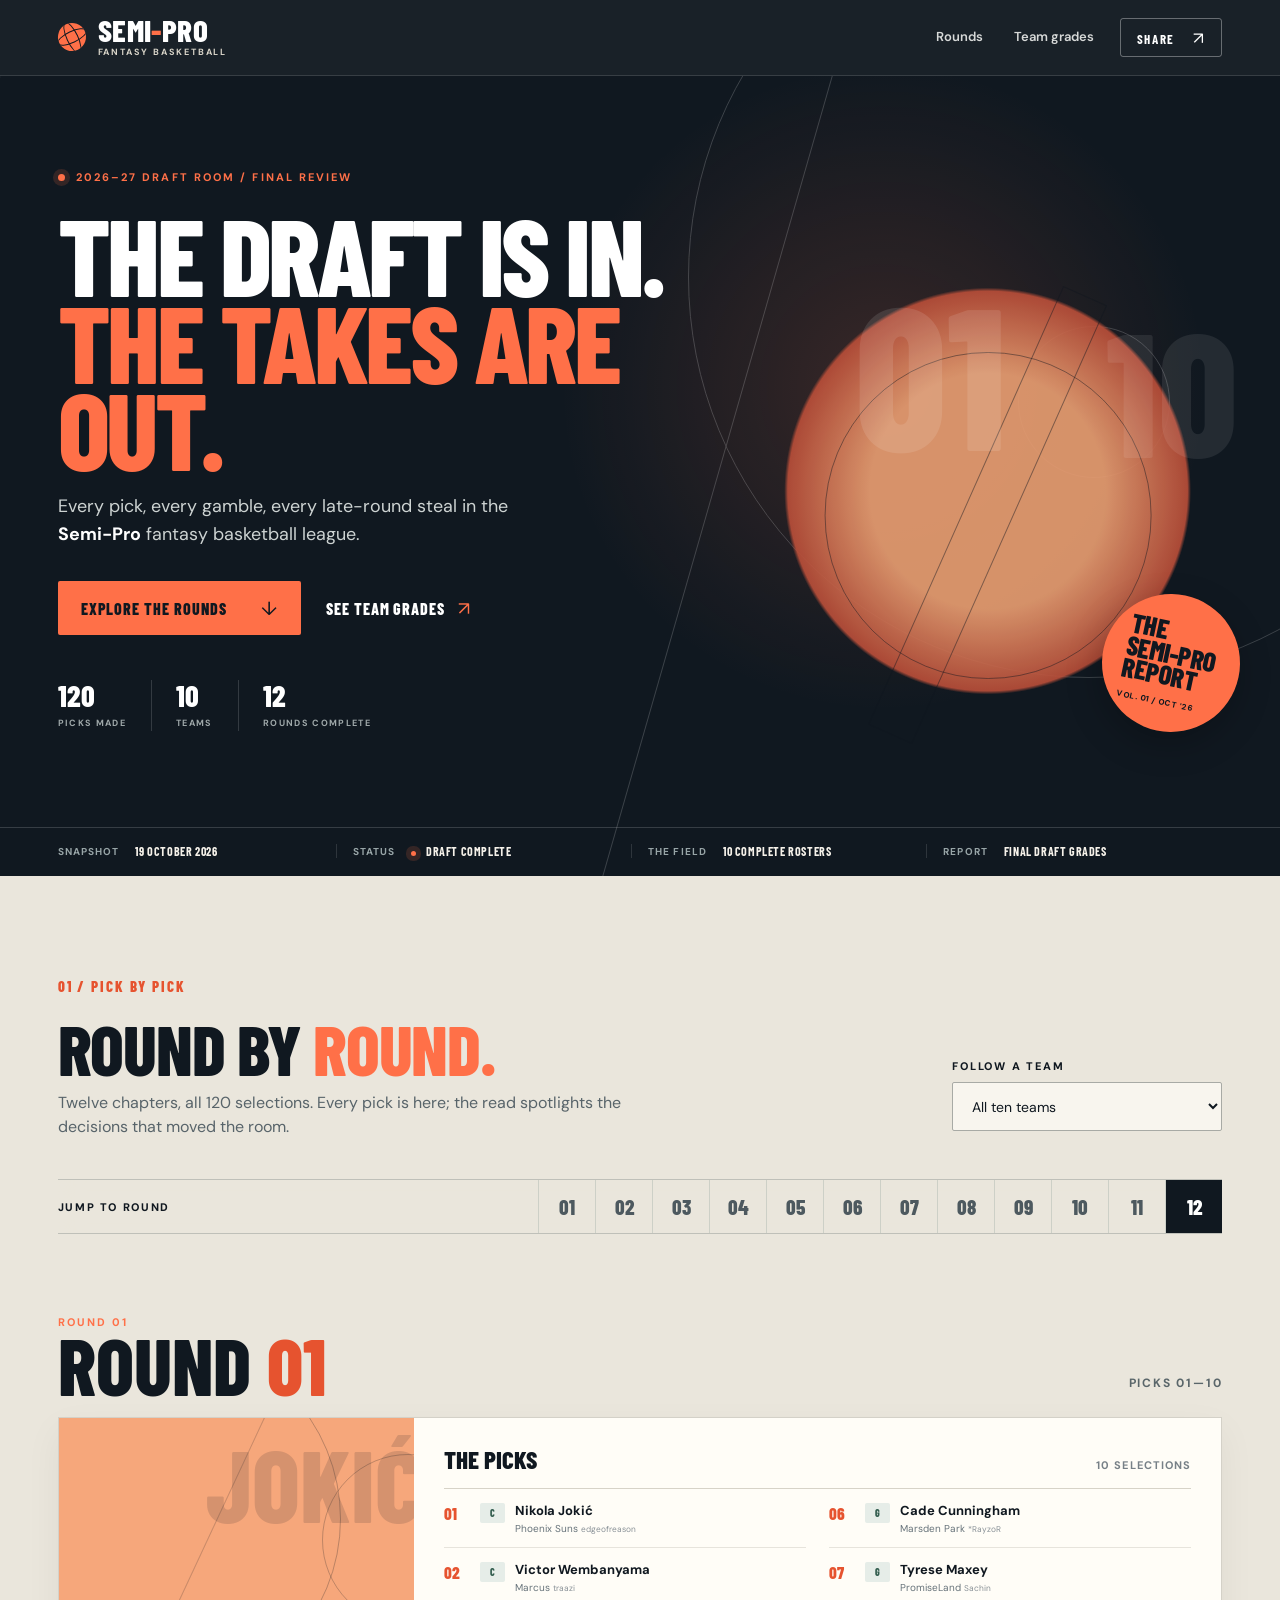
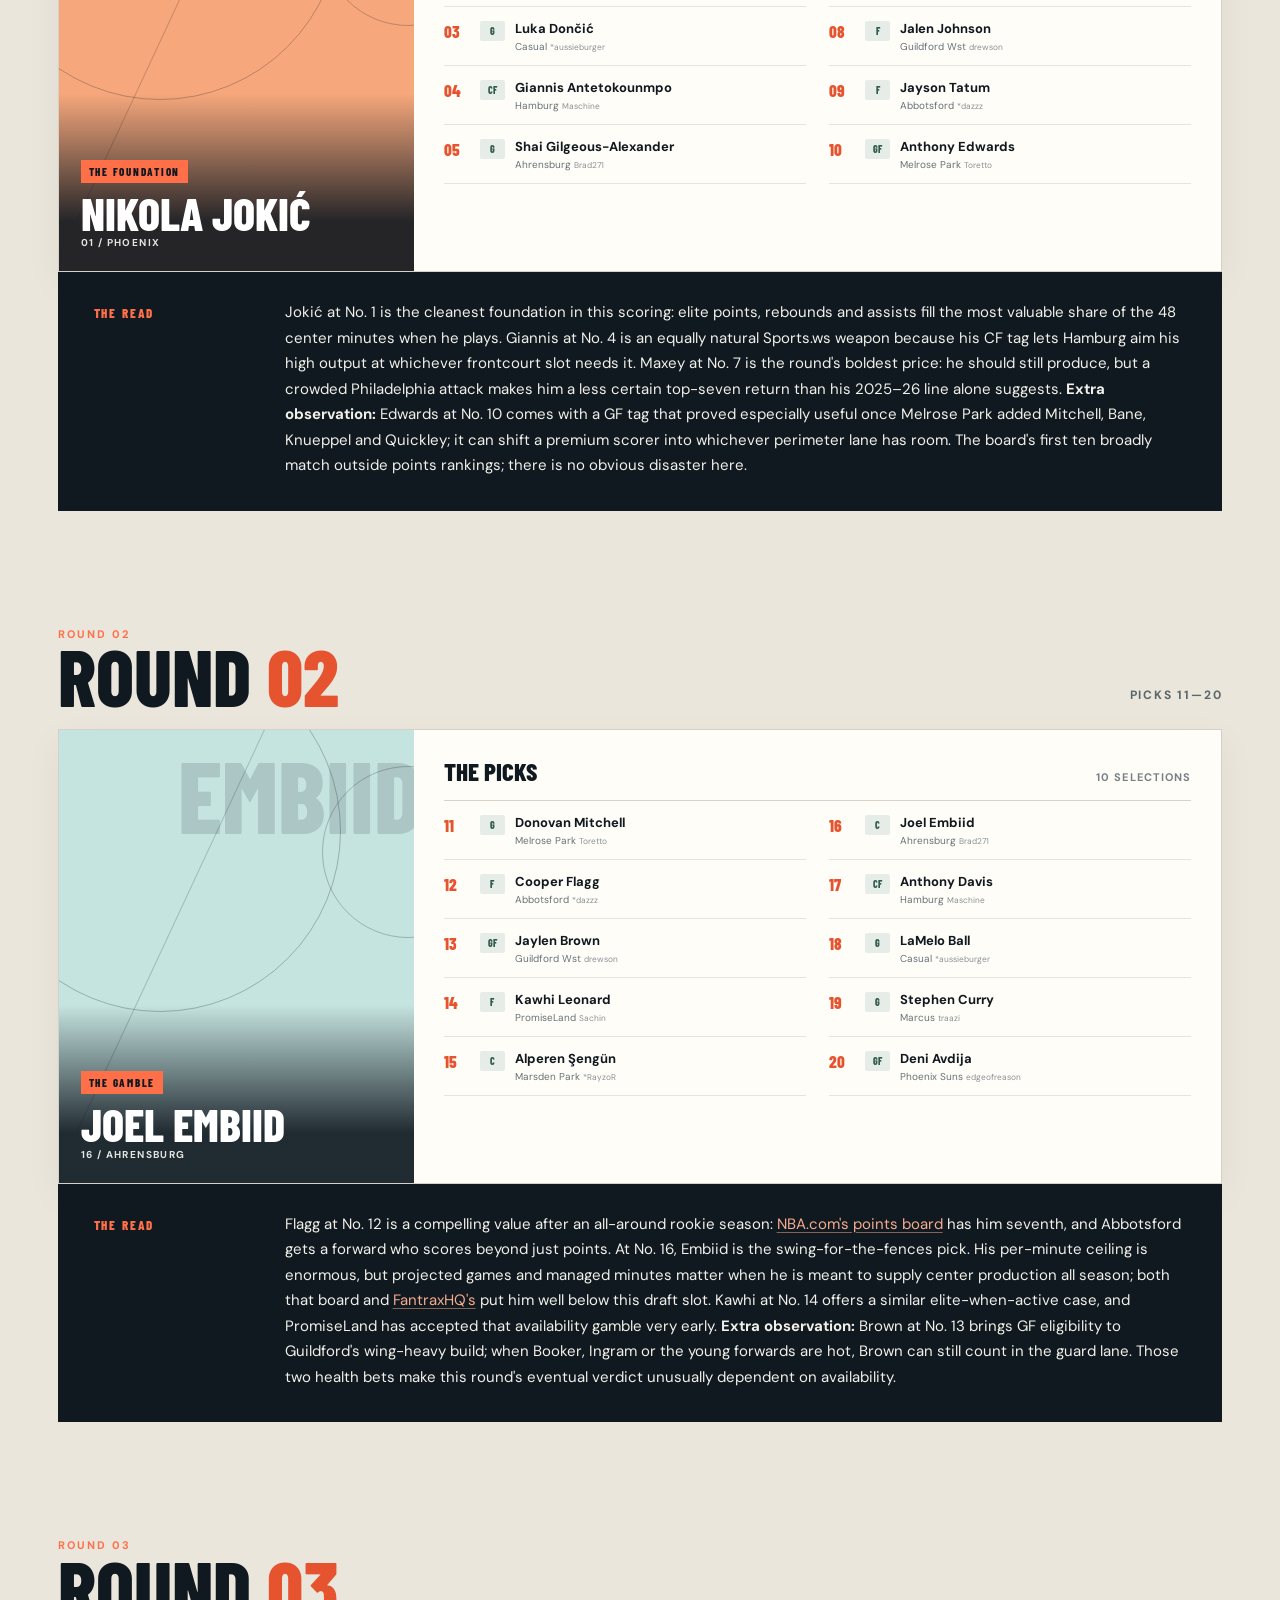
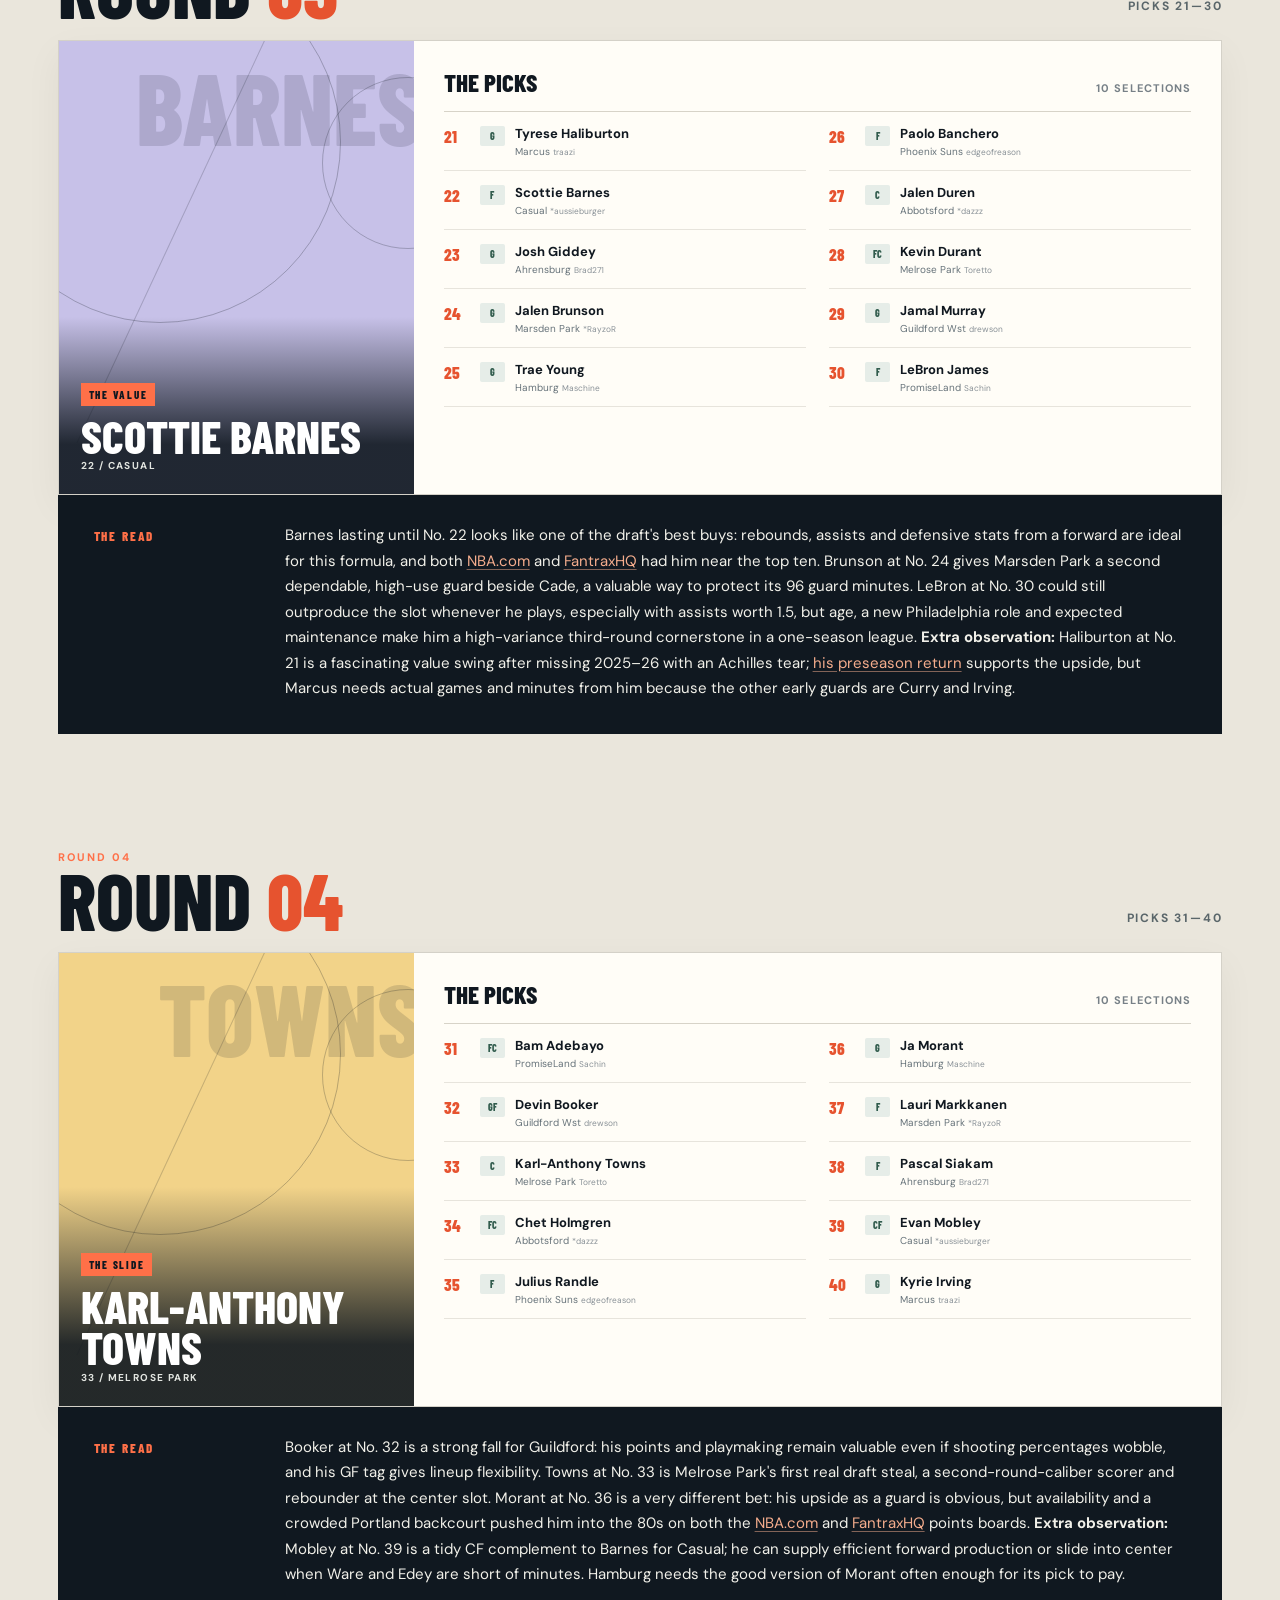
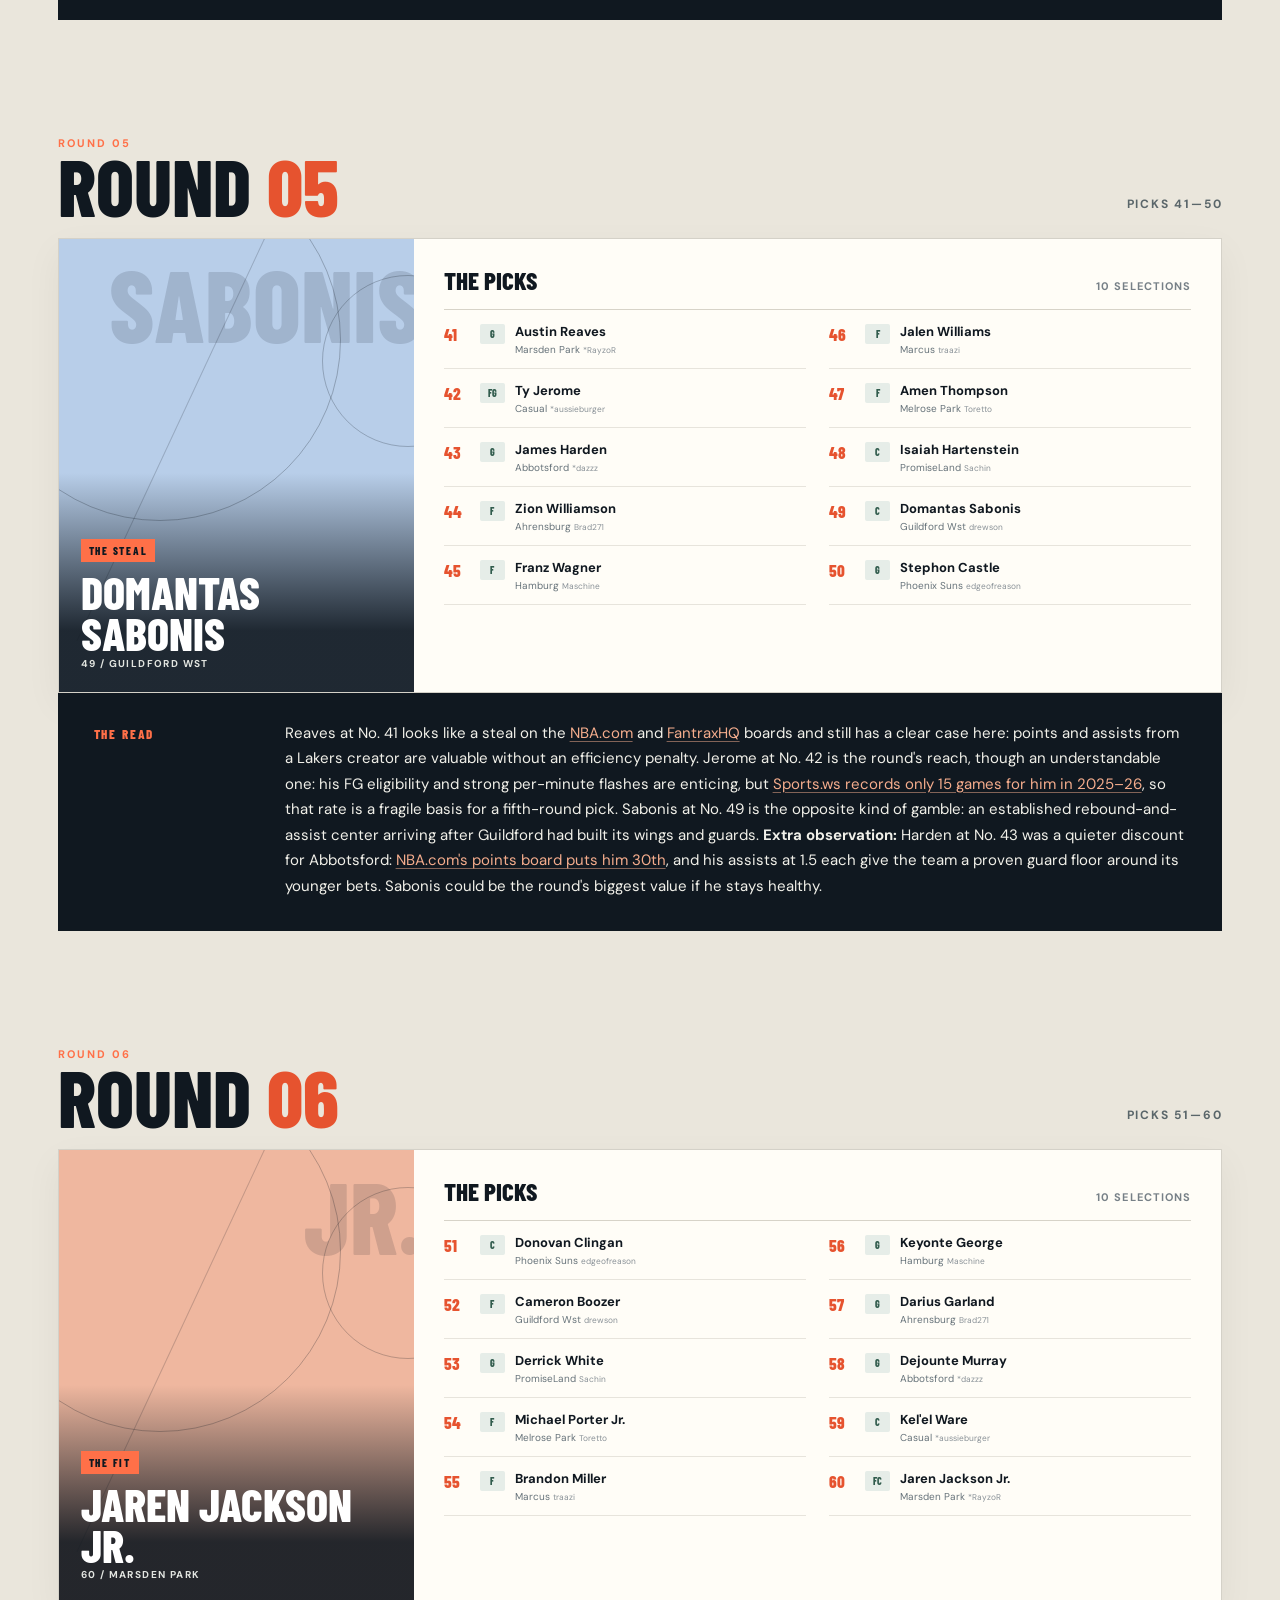
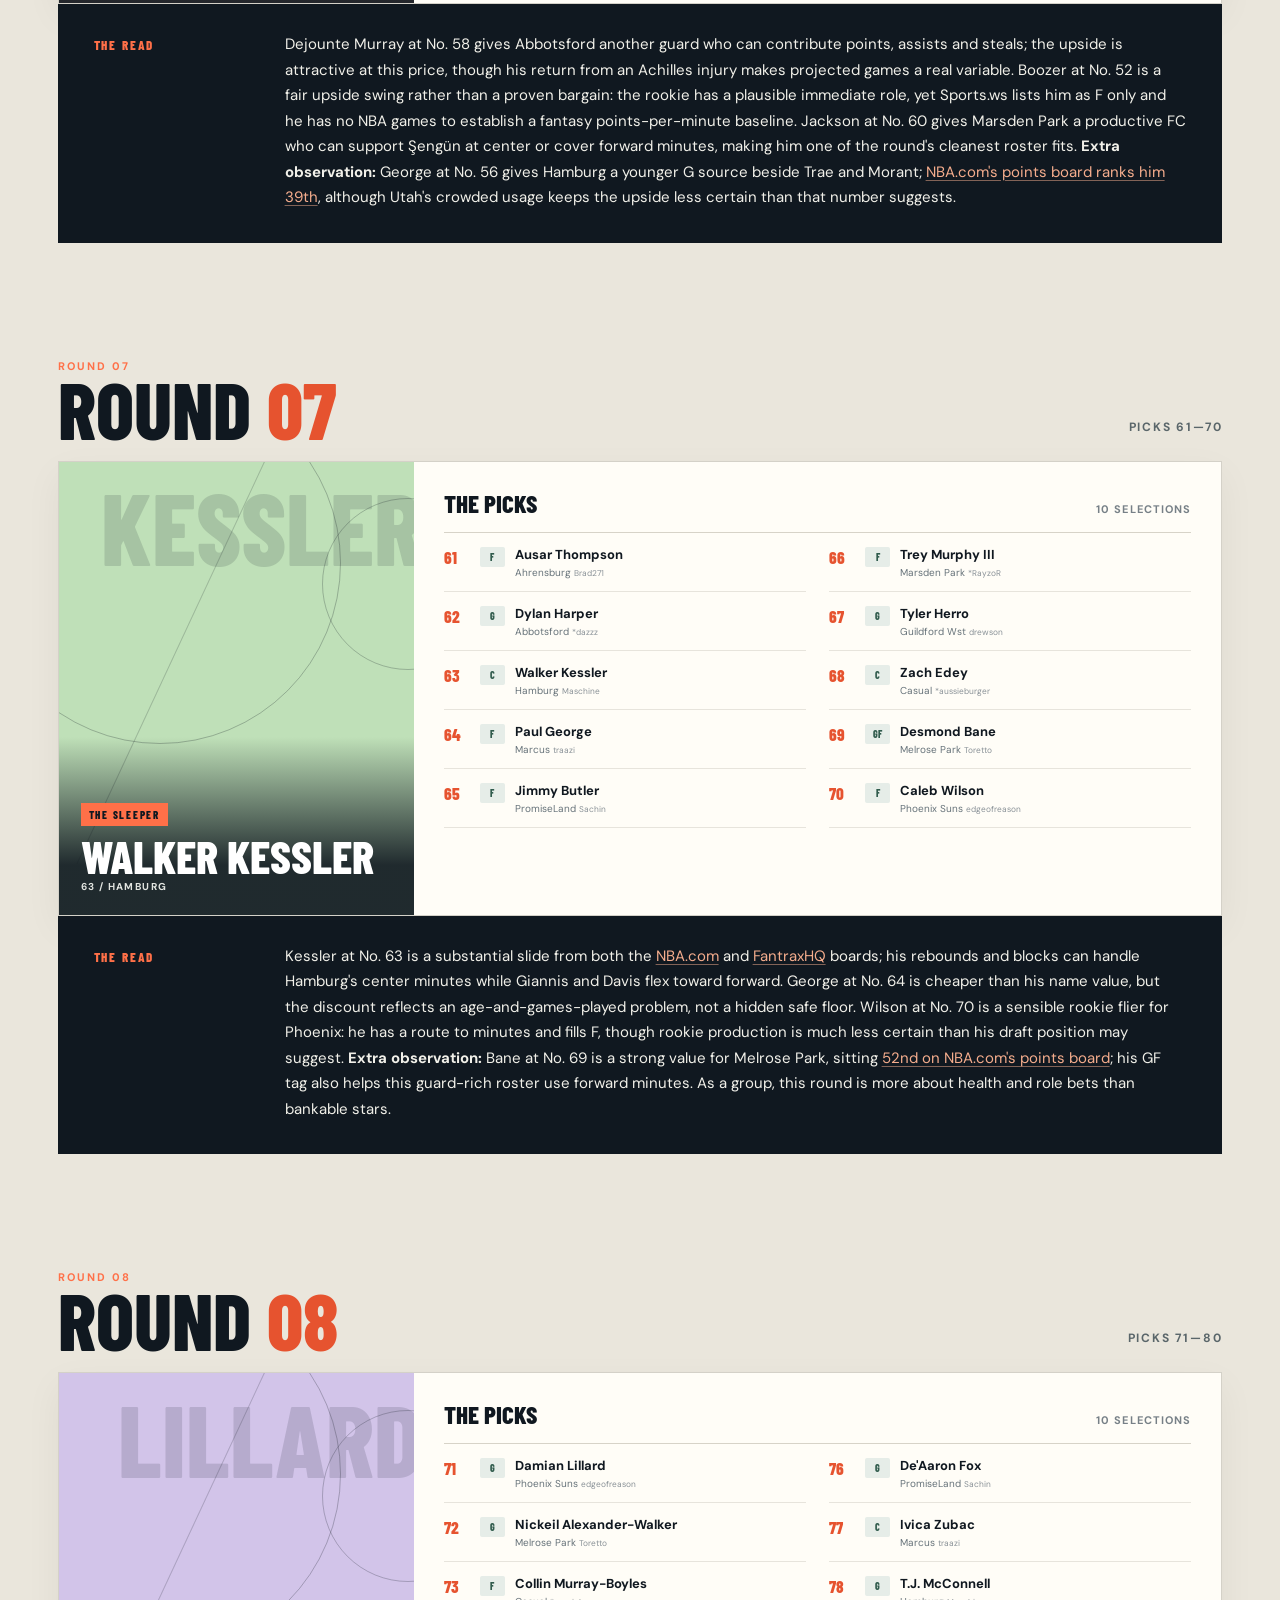
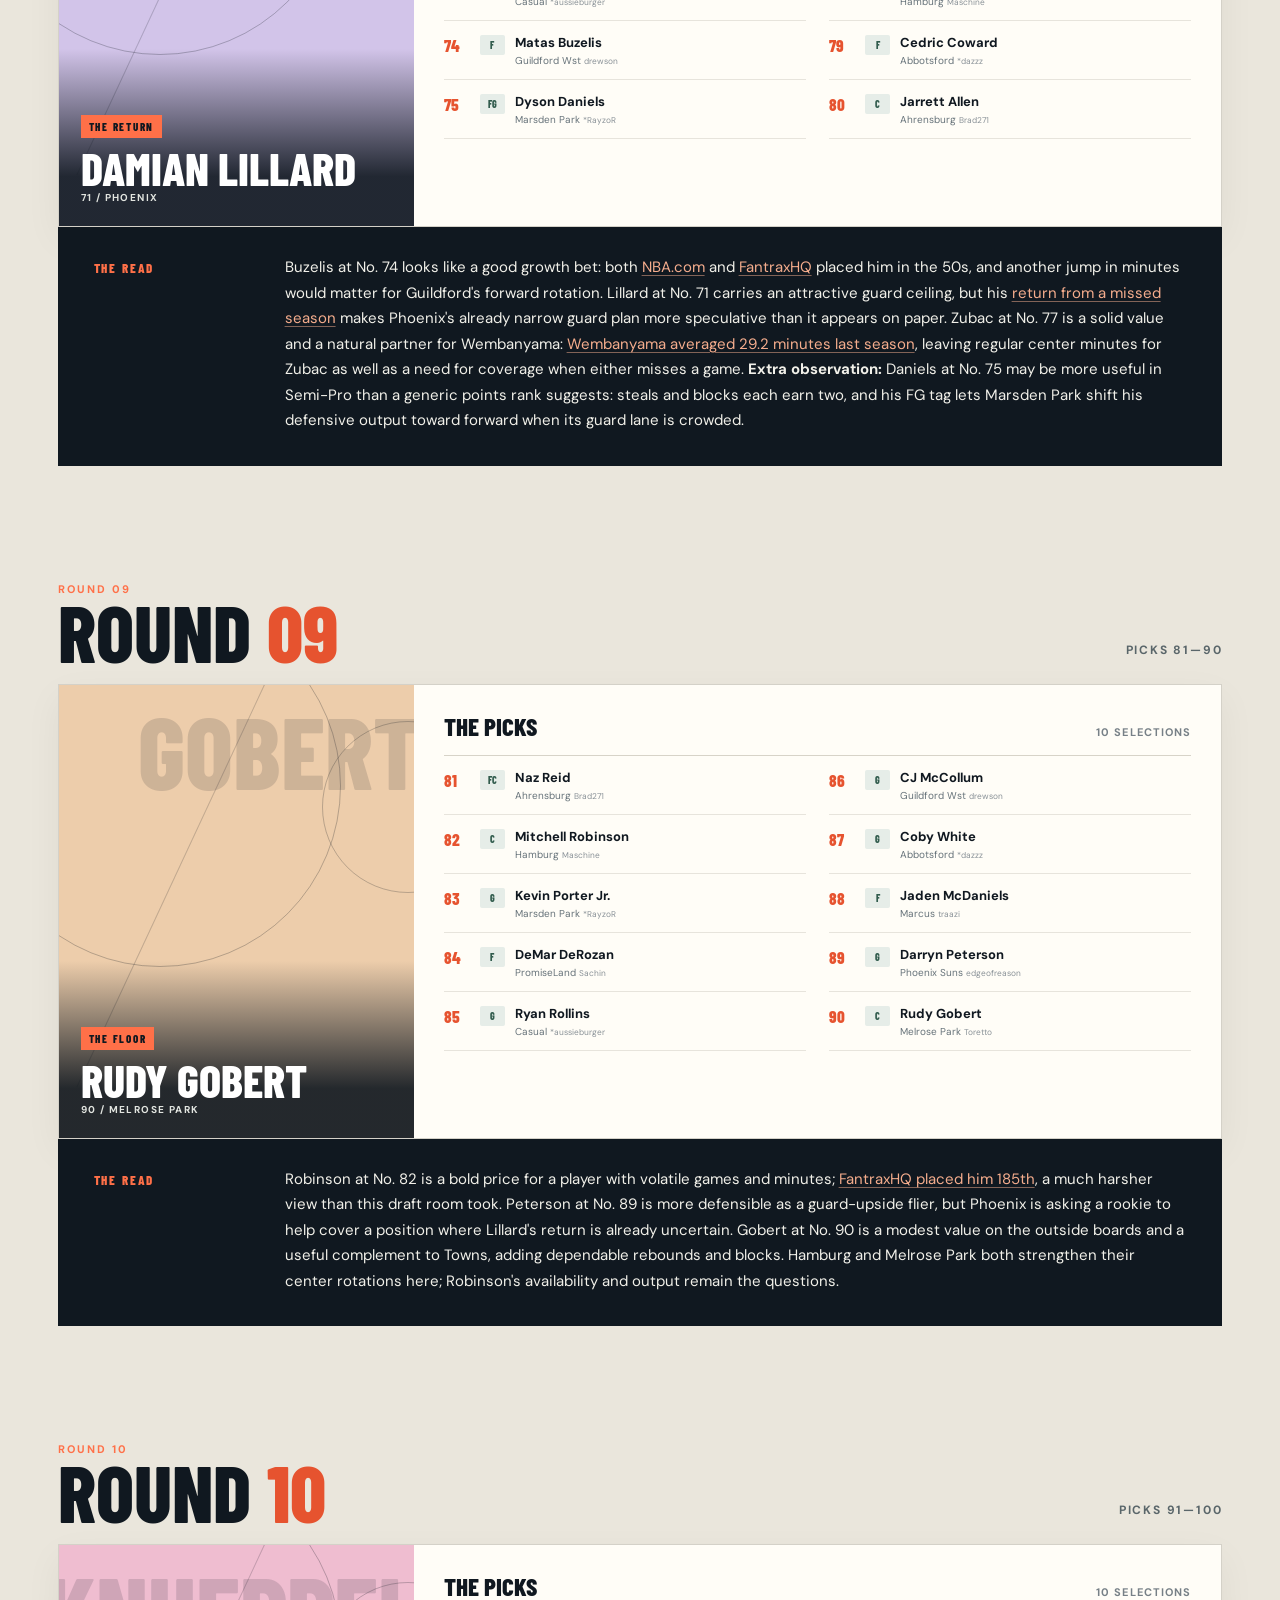
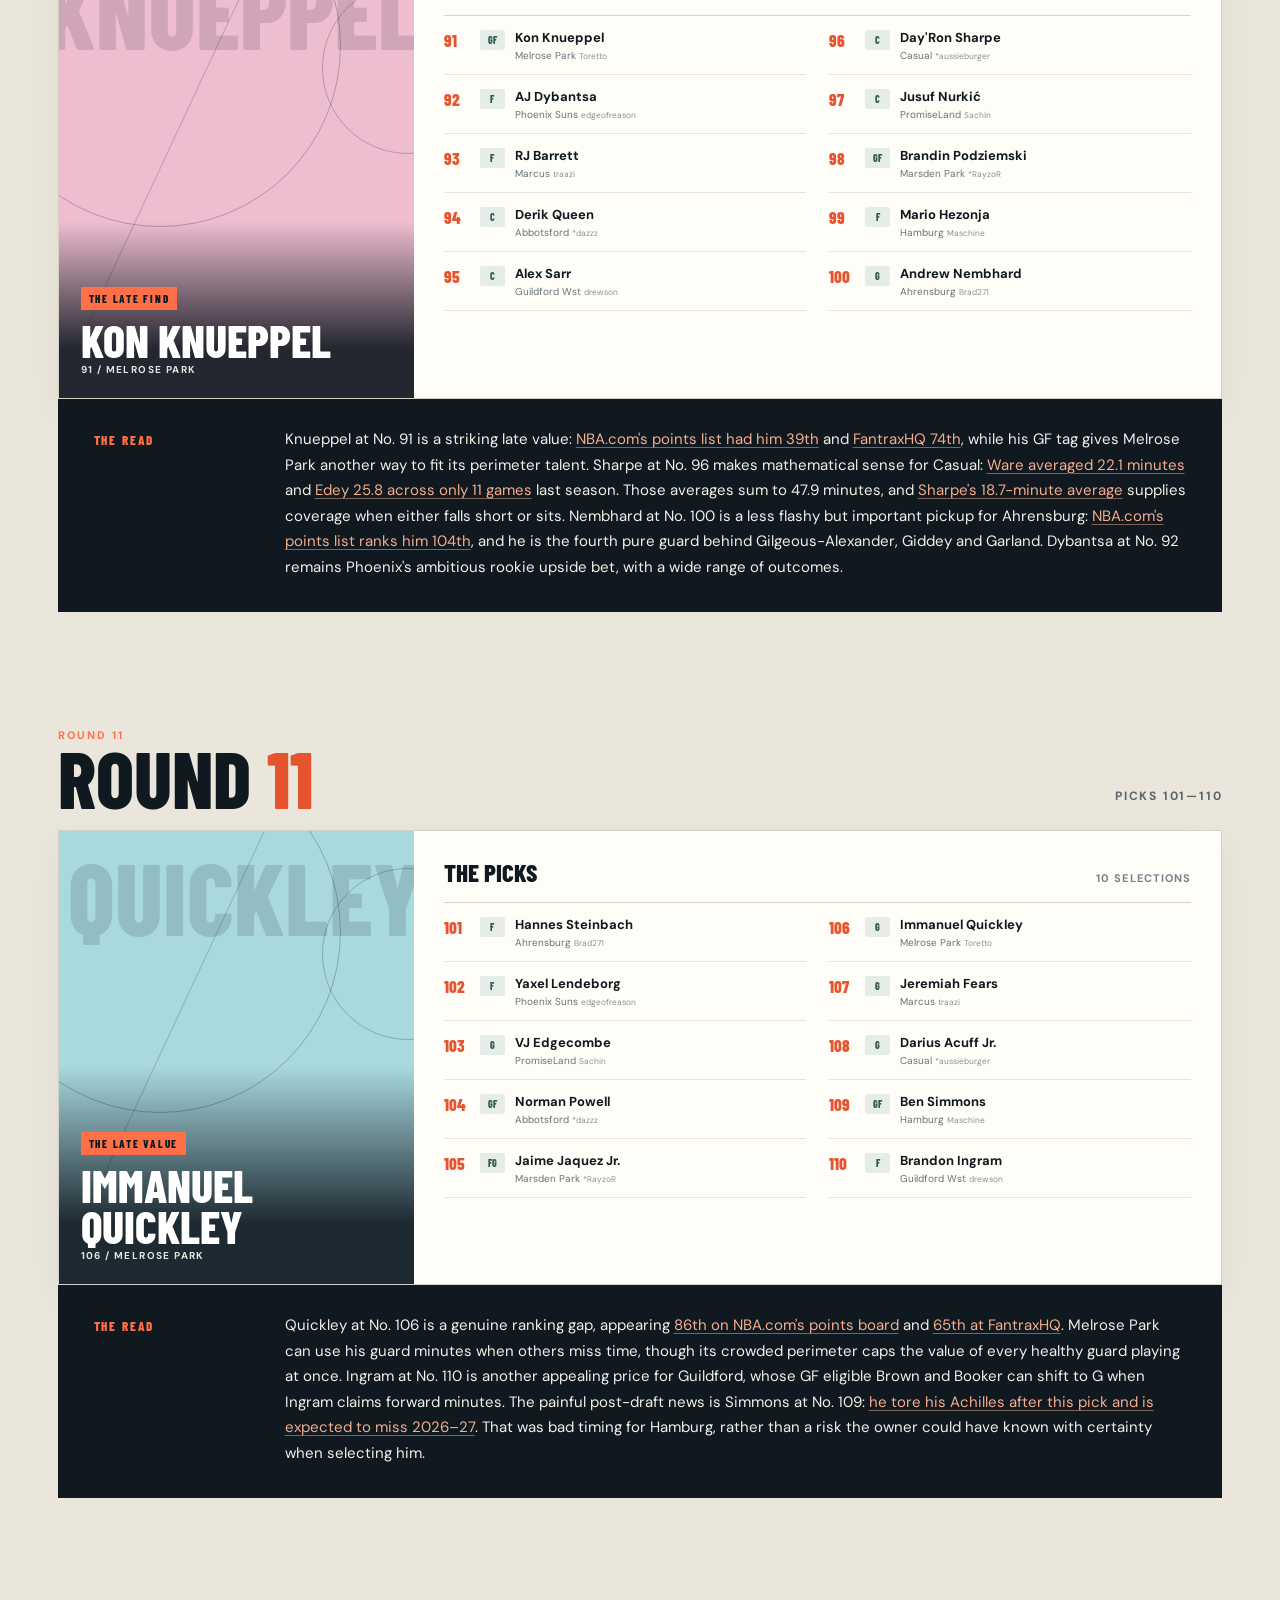
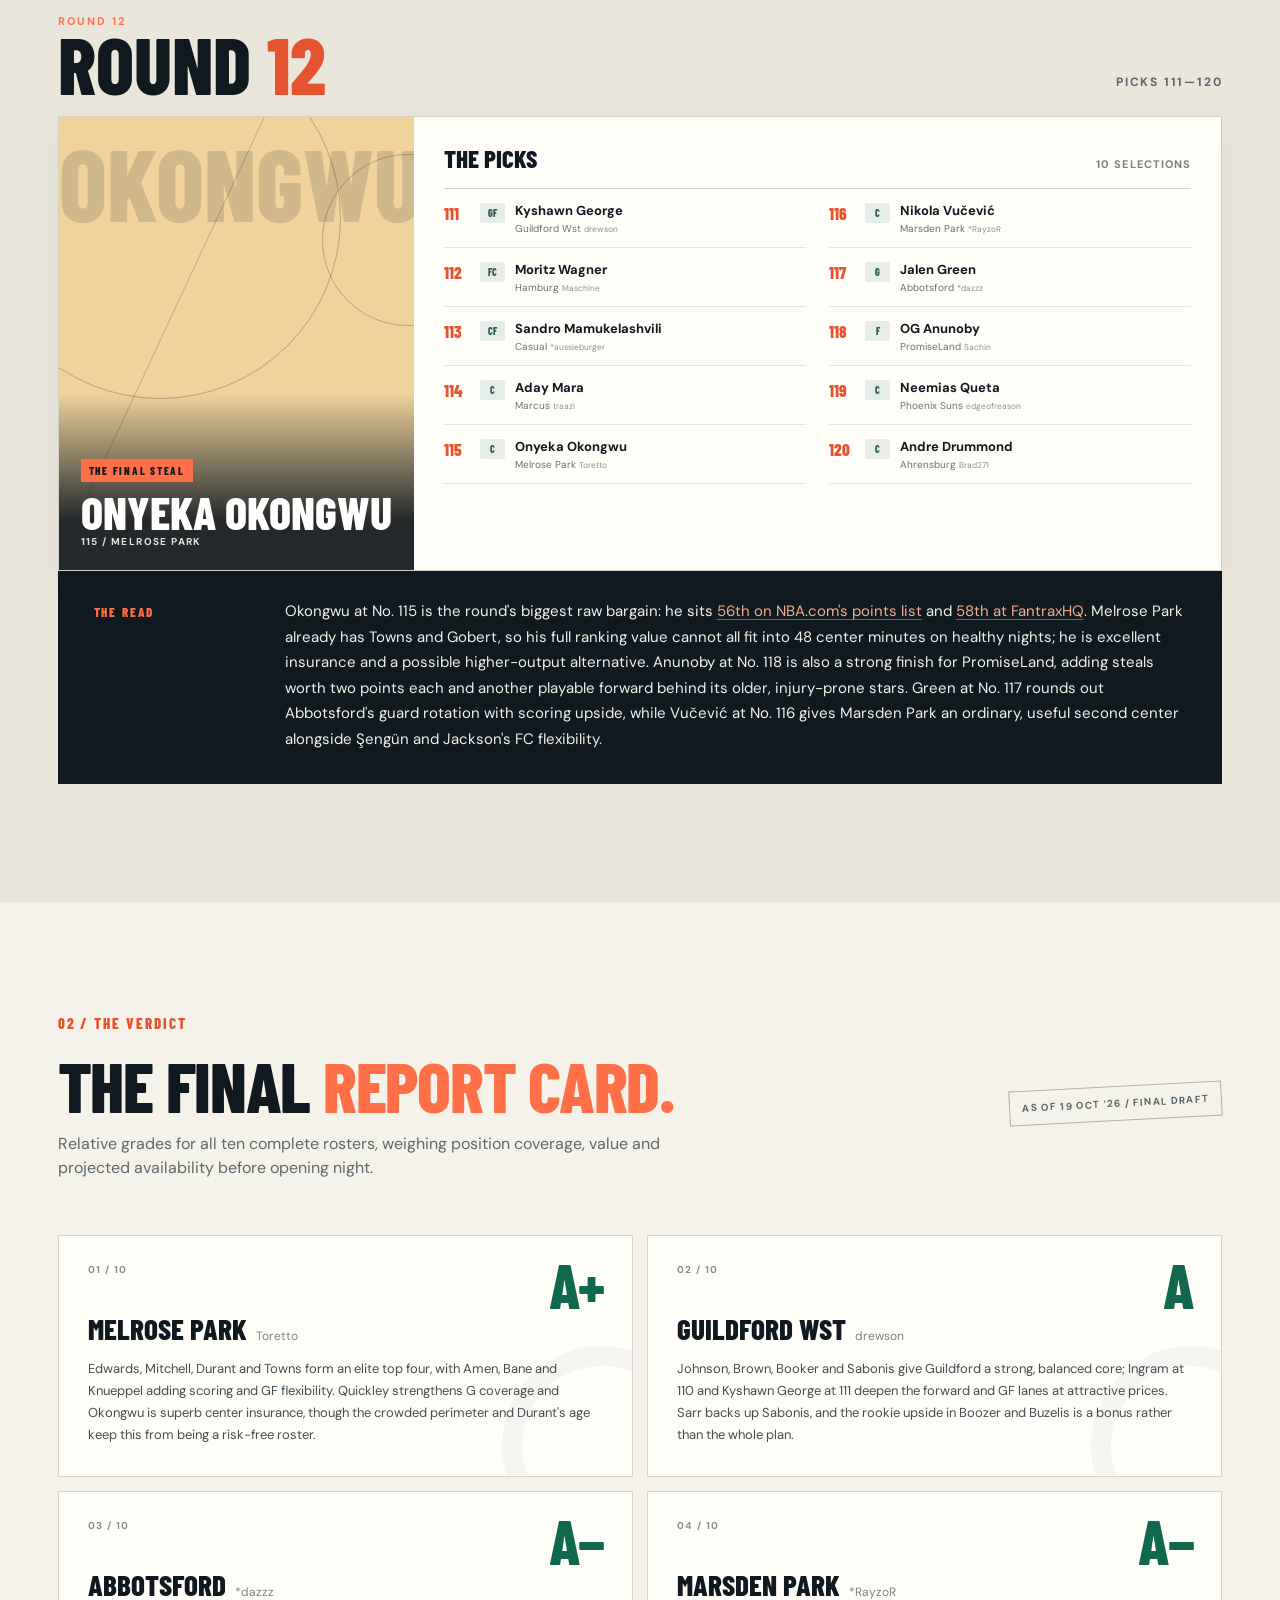
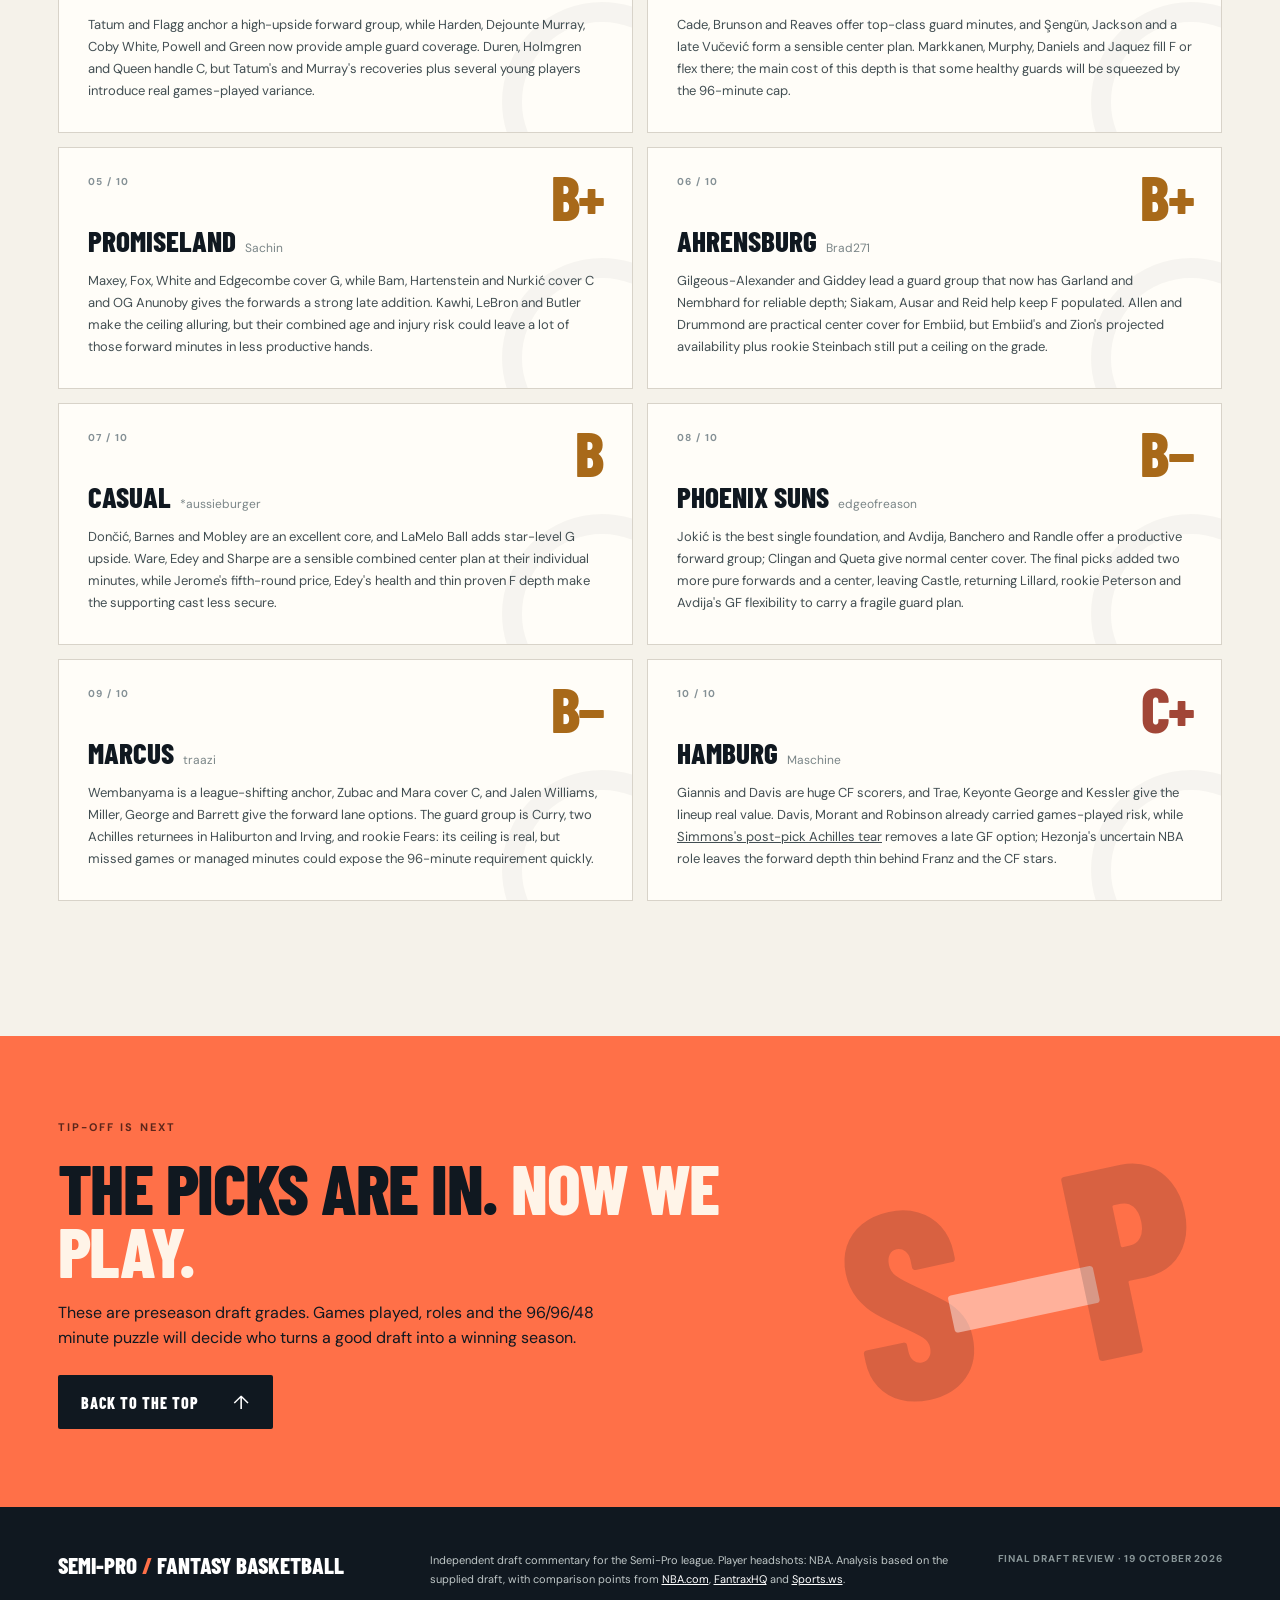
==== commit b7f4fa45: "Add files via upload" ====
--- a/semi-pro-2026/index.html
+++ b/semi-pro-2026/index.html
@@ -4,9 +4,9 @@
   <meta charset="utf-8">
   <meta name="viewport" content="width=device-width, initial-scale=1">
   <meta name="theme-color" content="#101820">
-  <meta name="description" content="Semi-Pro's 2026–27 fantasy basketball draft, analyzed round by round with provisional team grades.">
+  <meta name="description" content="Semi-Pro's complete 2026–27 fantasy basketball draft: 120 picks, round-by-round analysis and final team grades.">
   <meta property="og:title" content="Semi-Pro — The 2026–27 Draft Review">
-  <meta property="og:description" content="96 picks. 10 teams. One draft room. Read the round-by-round analysis and provisional grades.">
+  <meta property="og:description" content="120 picks. 12 rounds. 10 teams. Read the round-by-round analysis and final grades.">
   <title>Semi-Pro — The 2026–27 Draft Review</title>
   <link rel="preconnect" href="https://fonts.googleapis.com">
   <link rel="preconnect" href="https://fonts.gstatic.com" crossorigin>
@@ -27,11 +27,11 @@
       <div class="hero-lines" aria-hidden="true"><span></span></div>
       <div class="hero-inner">
         <div class="hero-copy">
-          <span class="hero-kicker"><span class="live-dot"></span> 2026–27 DRAFT ROOM / FIRST LOOK</span>
+          <span class="hero-kicker"><span class="live-dot"></span> 2026–27 DRAFT ROOM / FINAL REVIEW</span>
           <h1 id="hero-title">The draft is in.<br><em>The takes are out.</em></h1>
           <p class="hero-lede">Every pick, every gamble, every late-round steal in the <strong>Semi-Pro</strong> fantasy basketball league.</p>
           <div class="hero-actions"><a class="primary-button" href="#rounds">EXPLORE THE ROUNDS <span aria-hidden="true">↓</span></a><a class="text-button" href="#grades">SEE TEAM GRADES <span aria-hidden="true">↗</span></a></div>
-          <div class="hero-meta"><span><strong>96</strong><small>PICKS MADE</small></span><span><strong>10</strong><small>TEAMS</small></span><span><strong>10</strong><small>ROUNDS STARTED</small></span></div>
+          <div class="hero-meta"><span><strong>120</strong><small>PICKS MADE</small></span><span><strong>10</strong><small>TEAMS</small></span><span><strong>12</strong><small>ROUNDS COMPLETE</small></span></div>
         </div>
         <div class="hero-visual" aria-label="Featured fantasy basketball players">
           <div class="hero-halo" aria-hidden="true"></div>
@@ -40,11 +40,11 @@
           <div class="hero-sticker"><strong>THE<br>SEMI-PRO<br>REPORT</strong><span>VOL. 01 / OCT '26</span></div>
         </div>
       </div>
-      <div class="snapshot-strip"><div><span>SNAPSHOT</span><strong>16 OCTOBER 2026</strong></div><div><span>STATUS</span><strong><i></i> ROUND 10 IN PROGRESS</strong></div><div><span>COMING UP</span><strong>24 PICKS REMAIN</strong></div><div><span>REPORT</span><strong>PROVISIONAL GRADES</strong></div></div>
+      <div class="snapshot-strip"><div><span>SNAPSHOT</span><strong>19 OCTOBER 2026</strong></div><div><span>STATUS</span><strong><i></i> DRAFT COMPLETE</strong></div><div><span>THE FIELD</span><strong>10 COMPLETE ROSTERS</strong></div><div><span>REPORT</span><strong>FINAL DRAFT GRADES</strong></div></div>
     </section>
 
     <section class="rounds-section" id="rounds" aria-labelledby="rounds-title">
-      <div class="section-heading"><div><span class="section-index">01 / PICK BY PICK</span><h2 id="rounds-title">Round by <em>round.</em></h2><p>Ten chapters from the first 96 selections. Every pick is here; the read spotlights the decisions that moved the room.</p></div><div class="filter-control"><label for="team-filter">FOLLOW A TEAM</label><select id="team-filter"><option value="">All ten teams</option><option value="Abbotsford">Abbotsford</option>
+      <div class="section-heading"><div><span class="section-index">01 / PICK BY PICK</span><h2 id="rounds-title">Round by <em>round.</em></h2><p>Twelve chapters, all 120 selections. Every pick is here; the read spotlights the decisions that moved the room.</p></div><div class="filter-control"><label for="team-filter">FOLLOW A TEAM</label><select id="team-filter"><option value="">All ten teams</option><option value="Abbotsford">Abbotsford</option>
 <option value="Ahrensburg">Ahrensburg</option>
 <option value="Casual">Casual</option>
 <option value="Guildford Wst">Guildford Wst</option>
@@ -63,7 +63,9 @@
 <a href="#round-07" aria-label="Go to round 7">07</a>
 <a href="#round-08" aria-label="Go to round 8">08</a>
 <a href="#round-09" aria-label="Go to round 9">09</a>
-<a href="#round-10" aria-label="Go to round 10">10</a></nav>
+<a href="#round-10" aria-label="Go to round 10">10</a>
+<a href="#round-11" aria-label="Go to round 11">11</a>
+<a href="#round-12" aria-label="Go to round 12">12</a></nav>
       <div class="rounds-list">
       <article class="round-section" id="round-01" style="--round-accent:#f6a77b">
         <div class="round-heading">
@@ -91,7 +93,7 @@
 <li class="pick-row" data-team="Melrose Park"><span class="pick-number">10</span><span class="pick-position">GF</span><span class="pick-player">Anthony Edwards</span><span class="pick-team">Melrose Park<small>Toretto</small></span></li></ol>
           </div>
         </div>
-        <div class="round-take"><span class="take-label">THE READ</span><p>Jokić at No. 1 is the cleanest foundation in this scoring: elite points, rebounds and assists fill the most valuable share of the 48 center minutes when he plays. Giannis at No. 4 is an equally natural Sports.ws weapon because his CF tag lets Hamburg aim his high output at whichever frontcourt slot needs it. Maxey at No. 7 is the round&#x27;s boldest price: he should still produce, but a crowded Philadelphia attack makes him a less certain top-seven return than his 2025–26 line alone suggests. The board&#x27;s first ten broadly match outside points rankings; there is no obvious disaster here.</p></div>
+        <div class="round-take"><span class="take-label">THE READ</span><p>Jokić at No. 1 is the cleanest foundation in this scoring: elite points, rebounds and assists fill the most valuable share of the 48 center minutes when he plays. Giannis at No. 4 is an equally natural Sports.ws weapon because his CF tag lets Hamburg aim his high output at whichever frontcourt slot needs it. Maxey at No. 7 is the round&#x27;s boldest price: he should still produce, but a crowded Philadelphia attack makes him a less certain top-seven return than his 2025–26 line alone suggests. <strong>Extra observation:</strong> Edwards at No. 10 comes with a GF tag that proved especially useful once Melrose Park added Mitchell, Bane, Knueppel and Quickley; it can shift a premium scorer into whichever perimeter lane has room. The board&#x27;s first ten broadly match outside points rankings; there is no obvious disaster here.</p></div>
       </article>
       <article class="round-section" id="round-02" style="--round-accent:#c5e3df">
         <div class="round-heading">
@@ -119,7 +121,7 @@
 <li class="pick-row" data-team="Phoenix Suns"><span class="pick-number">20</span><span class="pick-position">GF</span><span class="pick-player">Deni Avdija</span><span class="pick-team">Phoenix Suns<small>edgeofreason</small></span></li></ol>
           </div>
         </div>
-        <div class="round-take"><span class="take-label">THE READ</span><p>Flagg at No. 12 is a compelling value after an all-around rookie season: <a href="https://www.nba.com/news/nba-fantasy-top-150-for-2026-27-points-leagues" target="_blank" rel="noopener noreferrer">NBA.com&#x27;s points board</a> has him seventh, and Abbotsford gets a forward who scores beyond just points. At No. 16, Embiid is the swing-for-the-fences pick. His per-minute ceiling is enormous, but projected games and managed minutes matter when he is meant to supply center production all season; both that board and <a href="https://fantraxhq.com/2026-27-fantasy-basketball-points-league-rankings-updated/" target="_blank" rel="noopener noreferrer">FantraxHQ&#x27;s</a> put him well below this draft slot. Kawhi at No. 14 offers a similar elite-when-active case, and PromiseLand has accepted that availability gamble very early. Those two picks make this round&#x27;s eventual verdict unusually dependent on health.</p></div>
+        <div class="round-take"><span class="take-label">THE READ</span><p>Flagg at No. 12 is a compelling value after an all-around rookie season: <a href="https://www.nba.com/news/nba-fantasy-top-150-for-2026-27-points-leagues" target="_blank" rel="noopener noreferrer">NBA.com&#x27;s points board</a> has him seventh, and Abbotsford gets a forward who scores beyond just points. At No. 16, Embiid is the swing-for-the-fences pick. His per-minute ceiling is enormous, but projected games and managed minutes matter when he is meant to supply center production all season; both that board and <a href="https://fantraxhq.com/2026-27-fantasy-basketball-points-league-rankings-updated/" target="_blank" rel="noopener noreferrer">FantraxHQ&#x27;s</a> put him well below this draft slot. Kawhi at No. 14 offers a similar elite-when-active case, and PromiseLand has accepted that availability gamble very early. <strong>Extra observation:</strong> Brown at No. 13 brings GF eligibility to Guildford&#x27;s wing-heavy build; when Booker, Ingram or the young forwards are hot, Brown can still count in the guard lane. Those two health bets make this round&#x27;s eventual verdict unusually dependent on availability.</p></div>
       </article>
       <article class="round-section" id="round-03" style="--round-accent:#c7c1e8">
         <div class="round-heading">
@@ -147,7 +149,7 @@
 <li class="pick-row" data-team="PromiseLand"><span class="pick-number">30</span><span class="pick-position">F</span><span class="pick-player">LeBron James</span><span class="pick-team">PromiseLand<small>Sachin</small></span></li></ol>
           </div>
         </div>
-        <div class="round-take"><span class="take-label">THE READ</span><p>Barnes lasting until No. 22 looks like one of the draft&#x27;s best buys: rebounds, assists and defensive stats from a forward are ideal for this formula, and both <a href="https://www.nba.com/news/nba-fantasy-top-150-for-2026-27-points-leagues" target="_blank" rel="noopener noreferrer">NBA.com</a> and <a href="https://fantraxhq.com/2026-27-fantasy-basketball-points-league-rankings-updated/" target="_blank" rel="noopener noreferrer">FantraxHQ</a> had him near the top ten. Brunson at No. 24 gives Marsden Park a second dependable, high-use guard beside Cade, a valuable way to protect its 96 guard minutes. LeBron at No. 30 could still outproduce the slot whenever he plays, especially with assists worth 1.5, but age, a new Philadelphia role and expected maintenance make him a high-variance third-round cornerstone in a one-season league.</p></div>
+        <div class="round-take"><span class="take-label">THE READ</span><p>Barnes lasting until No. 22 looks like one of the draft&#x27;s best buys: rebounds, assists and defensive stats from a forward are ideal for this formula, and both <a href="https://www.nba.com/news/nba-fantasy-top-150-for-2026-27-points-leagues" target="_blank" rel="noopener noreferrer">NBA.com</a> and <a href="https://fantraxhq.com/2026-27-fantasy-basketball-points-league-rankings-updated/" target="_blank" rel="noopener noreferrer">FantraxHQ</a> had him near the top ten. Brunson at No. 24 gives Marsden Park a second dependable, high-use guard beside Cade, a valuable way to protect its 96 guard minutes. LeBron at No. 30 could still outproduce the slot whenever he plays, especially with assists worth 1.5, but age, a new Philadelphia role and expected maintenance make him a high-variance third-round cornerstone in a one-season league. <strong>Extra observation:</strong> Haliburton at No. 21 is a fascinating value swing after missing 2025–26 with an Achilles tear; <a href="https://www.nba.com/news/starting-5-october-12-2026" target="_blank" rel="noopener noreferrer">his preseason return</a> supports the upside, but Marcus needs actual games and minutes from him because the other early guards are Curry and Irving.</p></div>
       </article>
       <article class="round-section" id="round-04" style="--round-accent:#f2d389">
         <div class="round-heading">
@@ -171,11 +173,11 @@
 <li class="pick-row" data-team="Hamburg"><span class="pick-number">36</span><span class="pick-position">G</span><span class="pick-player">Ja Morant</span><span class="pick-team">Hamburg<small>Maschine</small></span></li>
 <li class="pick-row" data-team="Marsden Park"><span class="pick-number">37</span><span class="pick-position">F</span><span class="pick-player">Lauri Markkanen</span><span class="pick-team">Marsden Park<small>*RayzoR</small></span></li>
 <li class="pick-row" data-team="Ahrensburg"><span class="pick-number">38</span><span class="pick-position">F</span><span class="pick-player">Pascal Siakam</span><span class="pick-team">Ahrensburg<small>Brad271</small></span></li>
-<li class="pick-row" data-team="Casual"><span class="pick-number">39</span><span class="pick-position">FC</span><span class="pick-player">Evan Mobley</span><span class="pick-team">Casual<small>*aussieburger</small></span></li>
+<li class="pick-row" data-team="Casual"><span class="pick-number">39</span><span class="pick-position">CF</span><span class="pick-player">Evan Mobley</span><span class="pick-team">Casual<small>*aussieburger</small></span></li>
 <li class="pick-row" data-team="Marcus"><span class="pick-number">40</span><span class="pick-position">G</span><span class="pick-player">Kyrie Irving</span><span class="pick-team">Marcus<small>traazi</small></span></li></ol>
           </div>
         </div>
-        <div class="round-take"><span class="take-label">THE READ</span><p>Booker at No. 32 is a strong fall for Guildford: his points and playmaking remain valuable even if shooting percentages wobble, and his GF tag gives lineup flexibility. Towns at No. 33 is Melrose Park&#x27;s first real draft steal, a second-round-caliber scorer and rebounder at the scarce center slot. Morant at No. 36 is a very different bet: his upside as a guard is obvious, but availability and a crowded Portland backcourt pushed him into the 80s on both the <a href="https://www.nba.com/news/nba-fantasy-top-150-for-2026-27-points-leagues" target="_blank" rel="noopener noreferrer">NBA.com</a> and <a href="https://fantraxhq.com/2026-27-fantasy-basketball-points-league-rankings-updated/" target="_blank" rel="noopener noreferrer">FantraxHQ</a> points boards. Hamburg needs the good version often enough for this pick to pay.</p></div>
+        <div class="round-take"><span class="take-label">THE READ</span><p>Booker at No. 32 is a strong fall for Guildford: his points and playmaking remain valuable even if shooting percentages wobble, and his GF tag gives lineup flexibility. Towns at No. 33 is Melrose Park&#x27;s first real draft steal, a second-round-caliber scorer and rebounder at the center slot. Morant at No. 36 is a very different bet: his upside as a guard is obvious, but availability and a crowded Portland backcourt pushed him into the 80s on both the <a href="https://www.nba.com/news/nba-fantasy-top-150-for-2026-27-points-leagues" target="_blank" rel="noopener noreferrer">NBA.com</a> and <a href="https://fantraxhq.com/2026-27-fantasy-basketball-points-league-rankings-updated/" target="_blank" rel="noopener noreferrer">FantraxHQ</a> points boards. <strong>Extra observation:</strong> Mobley at No. 39 is a tidy CF complement to Barnes for Casual; he can supply efficient forward production or slide into center when Ware and Edey are short of minutes. Hamburg needs the good version of Morant often enough for its pick to pay.</p></div>
       </article>
       <article class="round-section" id="round-05" style="--round-accent:#b8cee9">
         <div class="round-heading">
@@ -192,7 +194,7 @@
           <div class="round-content">
             <div class="picks-title"><h4>The picks</h4><span>10 selections</span></div>
             <ol class="picks-list" aria-label="Round 5 picks"><li class="pick-row" data-team="Marsden Park"><span class="pick-number">41</span><span class="pick-position">G</span><span class="pick-player">Austin Reaves</span><span class="pick-team">Marsden Park<small>*RayzoR</small></span></li>
-<li class="pick-row" data-team="Casual"><span class="pick-number">42</span><span class="pick-position">GF</span><span class="pick-player">Ty Jerome</span><span class="pick-team">Casual<small>*aussieburger</small></span></li>
+<li class="pick-row" data-team="Casual"><span class="pick-number">42</span><span class="pick-position">FG</span><span class="pick-player">Ty Jerome</span><span class="pick-team">Casual<small>*aussieburger</small></span></li>
 <li class="pick-row" data-team="Abbotsford"><span class="pick-number">43</span><span class="pick-position">G</span><span class="pick-player">James Harden</span><span class="pick-team">Abbotsford<small>*dazzz</small></span></li>
 <li class="pick-row" data-team="Ahrensburg"><span class="pick-number">44</span><span class="pick-position">F</span><span class="pick-player">Zion Williamson</span><span class="pick-team">Ahrensburg<small>Brad271</small></span></li>
 <li class="pick-row" data-team="Hamburg"><span class="pick-number">45</span><span class="pick-position">F</span><span class="pick-player">Franz Wagner</span><span class="pick-team">Hamburg<small>Maschine</small></span></li>
@@ -203,7 +205,7 @@
 <li class="pick-row" data-team="Phoenix Suns"><span class="pick-number">50</span><span class="pick-position">G</span><span class="pick-player">Stephon Castle</span><span class="pick-team">Phoenix Suns<small>edgeofreason</small></span></li></ol>
           </div>
         </div>
-        <div class="round-take"><span class="take-label">THE READ</span><p>Reaves at No. 41 looks like a steal on the <a href="https://www.nba.com/news/nba-fantasy-top-150-for-2026-27-points-leagues" target="_blank" rel="noopener noreferrer">NBA.com</a> and <a href="https://fantraxhq.com/2026-27-fantasy-basketball-points-league-rankings-updated/" target="_blank" rel="noopener noreferrer">FantraxHQ</a> boards and still has a clear case here: points and assists from a Lakers creator are valuable without an efficiency penalty. Jerome at No. 42 is the round&#x27;s reach, though an understandable one: his GF eligibility and strong per-minute flashes are enticing, but <a href="https://www.sports.ws/nba/ty-jerome" target="_blank" rel="noopener noreferrer">Sports.ws records only 15 games for him in 2025–26</a>, so that rate is a fragile basis for a fifth-round pick. Sabonis at No. 49 is the opposite kind of gamble: an established rebound-and-assist center arriving after Guildford had built its wings and guards. He could be the round&#x27;s biggest value if he stays healthy.</p></div>
+        <div class="round-take"><span class="take-label">THE READ</span><p>Reaves at No. 41 looks like a steal on the <a href="https://www.nba.com/news/nba-fantasy-top-150-for-2026-27-points-leagues" target="_blank" rel="noopener noreferrer">NBA.com</a> and <a href="https://fantraxhq.com/2026-27-fantasy-basketball-points-league-rankings-updated/" target="_blank" rel="noopener noreferrer">FantraxHQ</a> boards and still has a clear case here: points and assists from a Lakers creator are valuable without an efficiency penalty. Jerome at No. 42 is the round&#x27;s reach, though an understandable one: his FG eligibility and strong per-minute flashes are enticing, but <a href="https://www.sports.ws/nba/ty-jerome" target="_blank" rel="noopener noreferrer">Sports.ws records only 15 games for him in 2025–26</a>, so that rate is a fragile basis for a fifth-round pick. Sabonis at No. 49 is the opposite kind of gamble: an established rebound-and-assist center arriving after Guildford had built its wings and guards. <strong>Extra observation:</strong> Harden at No. 43 was a quieter discount for Abbotsford: <a href="https://www.nba.com/news/nba-fantasy-top-250-points-league-rankings" target="_blank" rel="noopener noreferrer">NBA.com&#x27;s points board puts him 30th</a>, and his assists at 1.5 each give the team a proven guard floor around its younger bets. Sabonis could be the round&#x27;s biggest value if he stays healthy.</p></div>
       </article>
       <article class="round-section" id="round-06" style="--round-accent:#efb79f">
         <div class="round-heading">
@@ -231,7 +233,7 @@
 <li class="pick-row" data-team="Marsden Park"><span class="pick-number">60</span><span class="pick-position">FC</span><span class="pick-player">Jaren Jackson Jr.</span><span class="pick-team">Marsden Park<small>*RayzoR</small></span></li></ol>
           </div>
         </div>
-        <div class="round-take"><span class="take-label">THE READ</span><p>Dejounte Murray at No. 58 gives Abbotsford another guard who can contribute points, assists and steals; the upside is attractive at this price, though his return from an Achilles injury makes projected games a real variable. Boozer at No. 52 is a fair upside swing rather than a proven bargain: the rookie has a plausible immediate role, yet Sports.ws lists him as F only and he has no NBA games to establish a fantasy points-per-minute baseline. Jackson at No. 60 gives Marsden Park a productive FC who can support Şengün at center or cover forward minutes, making him one of the round&#x27;s cleanest roster fits.</p></div>
+        <div class="round-take"><span class="take-label">THE READ</span><p>Dejounte Murray at No. 58 gives Abbotsford another guard who can contribute points, assists and steals; the upside is attractive at this price, though his return from an Achilles injury makes projected games a real variable. Boozer at No. 52 is a fair upside swing rather than a proven bargain: the rookie has a plausible immediate role, yet Sports.ws lists him as F only and he has no NBA games to establish a fantasy points-per-minute baseline. Jackson at No. 60 gives Marsden Park a productive FC who can support Şengün at center or cover forward minutes, making him one of the round&#x27;s cleanest roster fits. <strong>Extra observation:</strong> George at No. 56 gives Hamburg a younger G source beside Trae and Morant; <a href="https://www.nba.com/news/nba-fantasy-top-250-points-league-rankings" target="_blank" rel="noopener noreferrer">NBA.com&#x27;s points board ranks him 39th</a>, although Utah&#x27;s crowded usage keeps the upside less certain than that number suggests.</p></div>
       </article>
       <article class="round-section" id="round-07" style="--round-accent:#bfe0b8">
         <div class="round-heading">
@@ -259,7 +261,7 @@
 <li class="pick-row" data-team="Phoenix Suns"><span class="pick-number">70</span><span class="pick-position">F</span><span class="pick-player">Caleb Wilson</span><span class="pick-team">Phoenix Suns<small>edgeofreason</small></span></li></ol>
           </div>
         </div>
-        <div class="round-take"><span class="take-label">THE READ</span><p>Kessler at No. 63 is a substantial slide from both the <a href="https://www.nba.com/news/nba-fantasy-top-150-for-2026-27-points-leagues" target="_blank" rel="noopener noreferrer">NBA.com</a> and <a href="https://fantraxhq.com/2026-27-fantasy-basketball-points-league-rankings-updated/" target="_blank" rel="noopener noreferrer">FantraxHQ</a> boards; his rebounds and blocks can handle Hamburg&#x27;s center minutes while Giannis and Davis flex toward forward. George at No. 64 is cheaper than his name value, but the discount reflects an age-and-games-played problem, not a hidden safe floor. Wilson at No. 70 is a sensible rookie flier for Phoenix: he has a route to minutes and fills F, though rookie production is much less certain than his draft position may suggest. As a group, this round is more about health and role bets than bankable stars.</p></div>
+        <div class="round-take"><span class="take-label">THE READ</span><p>Kessler at No. 63 is a substantial slide from both the <a href="https://www.nba.com/news/nba-fantasy-top-150-for-2026-27-points-leagues" target="_blank" rel="noopener noreferrer">NBA.com</a> and <a href="https://fantraxhq.com/2026-27-fantasy-basketball-points-league-rankings-updated/" target="_blank" rel="noopener noreferrer">FantraxHQ</a> boards; his rebounds and blocks can handle Hamburg&#x27;s center minutes while Giannis and Davis flex toward forward. George at No. 64 is cheaper than his name value, but the discount reflects an age-and-games-played problem, not a hidden safe floor. Wilson at No. 70 is a sensible rookie flier for Phoenix: he has a route to minutes and fills F, though rookie production is much less certain than his draft position may suggest. <strong>Extra observation:</strong> Bane at No. 69 is a strong value for Melrose Park, sitting <a href="https://www.nba.com/news/nba-fantasy-top-250-points-league-rankings" target="_blank" rel="noopener noreferrer">52nd on NBA.com&#x27;s points board</a>; his GF tag also helps this guard-rich roster use forward minutes. As a group, this round is more about health and role bets than bankable stars.</p></div>
       </article>
       <article class="round-section" id="round-08" style="--round-accent:#d2c4e9">
         <div class="round-heading">
@@ -279,7 +281,7 @@
 <li class="pick-row" data-team="Melrose Park"><span class="pick-number">72</span><span class="pick-position">G</span><span class="pick-player">Nickeil Alexander-Walker</span><span class="pick-team">Melrose Park<small>Toretto</small></span></li>
 <li class="pick-row" data-team="Casual"><span class="pick-number">73</span><span class="pick-position">F</span><span class="pick-player">Collin Murray-Boyles</span><span class="pick-team">Casual<small>*aussieburger</small></span></li>
 <li class="pick-row" data-team="Guildford Wst"><span class="pick-number">74</span><span class="pick-position">F</span><span class="pick-player">Matas Buzelis</span><span class="pick-team">Guildford Wst<small>drewson</small></span></li>
-<li class="pick-row" data-team="Marsden Park"><span class="pick-number">75</span><span class="pick-position">GF</span><span class="pick-player">Dyson Daniels</span><span class="pick-team">Marsden Park<small>*RayzoR</small></span></li>
+<li class="pick-row" data-team="Marsden Park"><span class="pick-number">75</span><span class="pick-position">FG</span><span class="pick-player">Dyson Daniels</span><span class="pick-team">Marsden Park<small>*RayzoR</small></span></li>
 <li class="pick-row" data-team="PromiseLand"><span class="pick-number">76</span><span class="pick-position">G</span><span class="pick-player">De&#x27;Aaron Fox</span><span class="pick-team">PromiseLand<small>Sachin</small></span></li>
 <li class="pick-row" data-team="Marcus"><span class="pick-number">77</span><span class="pick-position">C</span><span class="pick-player">Ivica Zubac</span><span class="pick-team">Marcus<small>traazi</small></span></li>
 <li class="pick-row" data-team="Hamburg"><span class="pick-number">78</span><span class="pick-position">G</span><span class="pick-player">T.J. McConnell</span><span class="pick-team">Hamburg<small>Maschine</small></span></li>
@@ -287,7 +289,7 @@
 <li class="pick-row" data-team="Ahrensburg"><span class="pick-number">80</span><span class="pick-position">C</span><span class="pick-player">Jarrett Allen</span><span class="pick-team">Ahrensburg<small>Brad271</small></span></li></ol>
           </div>
         </div>
-        <div class="round-take"><span class="take-label">THE READ</span><p>Buzelis at No. 74 looks like a good growth bet: both <a href="https://www.nba.com/news/nba-fantasy-top-150-for-2026-27-points-leagues" target="_blank" rel="noopener noreferrer">NBA.com</a> and <a href="https://fantraxhq.com/2026-27-fantasy-basketball-points-league-rankings-updated/" target="_blank" rel="noopener noreferrer">FantraxHQ</a> placed him in the 50s, and another jump in minutes would matter for Guildford&#x27;s forward rotation. Lillard at No. 71 carries an attractive guard ceiling, but his <a href="https://www.nba.com/news/2026-comeback-players-to-watch" target="_blank" rel="noopener noreferrer">return from a missed season</a> makes Phoenix&#x27;s already narrow guard plan more speculative than it appears on paper. Zubac at No. 77 is a solid value and a natural partner for Wembanyama: <a href="https://sports.ws/nba/victor-wembanyama" target="_blank" rel="noopener noreferrer">Wembanyama averaged 29.2 minutes last season</a>, leaving regular center minutes for Zubac as well as a need for coverage when either misses a game.</p></div>
+        <div class="round-take"><span class="take-label">THE READ</span><p>Buzelis at No. 74 looks like a good growth bet: both <a href="https://www.nba.com/news/nba-fantasy-top-150-for-2026-27-points-leagues" target="_blank" rel="noopener noreferrer">NBA.com</a> and <a href="https://fantraxhq.com/2026-27-fantasy-basketball-points-league-rankings-updated/" target="_blank" rel="noopener noreferrer">FantraxHQ</a> placed him in the 50s, and another jump in minutes would matter for Guildford&#x27;s forward rotation. Lillard at No. 71 carries an attractive guard ceiling, but his <a href="https://www.nba.com/news/2026-comeback-players-to-watch" target="_blank" rel="noopener noreferrer">return from a missed season</a> makes Phoenix&#x27;s already narrow guard plan more speculative than it appears on paper. Zubac at No. 77 is a solid value and a natural partner for Wembanyama: <a href="https://sports.ws/nba/victor-wembanyama" target="_blank" rel="noopener noreferrer">Wembanyama averaged 29.2 minutes last season</a>, leaving regular center minutes for Zubac as well as a need for coverage when either misses a game. <strong>Extra observation:</strong> Daniels at No. 75 may be more useful in Semi-Pro than a generic points rank suggests: steals and blocks each earn two, and his FG tag lets Marsden Park shift his defensive output toward forward when its guard lane is crowded.</p></div>
       </article>
       <article class="round-section" id="round-09" style="--round-accent:#edcdab">
         <div class="round-heading">
@@ -319,8 +321,8 @@
       </article>
       <article class="round-section" id="round-10" style="--round-accent:#efbdd0">
         <div class="round-heading">
-          <div><span class="eyebrow">ROUND 10 · IN PROGRESS</span><h3>Round <span>10</span></h3></div>
-          <span class="round-range">PICKS 91—96</span>
+          <div><span class="eyebrow">ROUND 10</span><h3>Round <span>10</span></h3></div>
+          <span class="round-range">PICKS 91—100</span>
         </div>
         <div class="round-card">
           <figure class="feature-photo">
@@ -330,78 +332,138 @@
             <figcaption><span class="feature-badge">THE LATE FIND</span><strong>Kon Knueppel</strong><small>91 / MELROSE PARK</small></figcaption>
           </figure>
           <div class="round-content">
-            <div class="picks-title"><h4>The picks</h4><span>6 selections</span></div>
+            <div class="picks-title"><h4>The picks</h4><span>10 selections</span></div>
             <ol class="picks-list" aria-label="Round 10 picks"><li class="pick-row" data-team="Melrose Park"><span class="pick-number">91</span><span class="pick-position">GF</span><span class="pick-player">Kon Knueppel</span><span class="pick-team">Melrose Park<small>Toretto</small></span></li>
 <li class="pick-row" data-team="Phoenix Suns"><span class="pick-number">92</span><span class="pick-position">F</span><span class="pick-player">AJ Dybantsa</span><span class="pick-team">Phoenix Suns<small>edgeofreason</small></span></li>
 <li class="pick-row" data-team="Marcus"><span class="pick-number">93</span><span class="pick-position">F</span><span class="pick-player">RJ Barrett</span><span class="pick-team">Marcus<small>traazi</small></span></li>
 <li class="pick-row" data-team="Abbotsford"><span class="pick-number">94</span><span class="pick-position">C</span><span class="pick-player">Derik Queen</span><span class="pick-team">Abbotsford<small>*dazzz</small></span></li>
 <li class="pick-row" data-team="Guildford Wst"><span class="pick-number">95</span><span class="pick-position">C</span><span class="pick-player">Alex Sarr</span><span class="pick-team">Guildford Wst<small>drewson</small></span></li>
-<li class="pick-row" data-team="Casual"><span class="pick-number">96</span><span class="pick-position">C</span><span class="pick-player">Day&#x27;Ron Sharpe</span><span class="pick-team">Casual<small>*aussieburger</small></span></li></ol>
-          </div>
-        </div>
-        <div class="round-take"><span class="take-label">THE READ</span><p>Knueppel at No. 91 is the standout value of the partial round: <a href="https://www.nba.com/news/nba-fantasy-top-150-for-2026-27-points-leagues" target="_blank" rel="noopener noreferrer">NBA.com&#x27;s points list had him 39th</a> and <a href="https://fantraxhq.com/2026-27-fantasy-basketball-points-league-rankings-updated/" target="_blank" rel="noopener noreferrer">FantraxHQ 74th</a>, while his GF tag lets Melrose Park use whichever perimeter minutes remain. Dybantsa at No. 92 is a classic rookie disagreement, ranked 66th on the NBA.com board and 107th on FantraxHQ&#x27;s; Phoenix gets real upside at a modest price but no established NBA output yet. Sharpe at No. 96 makes mathematical sense for Casual: <a href="https://www.sports.ws/nba/kelel-ware" target="_blank" rel="noopener noreferrer">Ware averaged 22.1 minutes</a> and <a href="https://www.sports.ws/nba/zach-edey" target="_blank" rel="noopener noreferrer">Edey 25.8 across only 11 games</a> last season. Those averages sum to 47.9 minutes, just shy of the target, and <a href="https://www.sports.ws/nba/dayron-sharpe" target="_blank" rel="noopener noreferrer">Sharpe&#x27;s 18.7-minute average</a> offers coverage when either falls short or sits. The unfinished round can still change the roster picture for four teams waiting on their tenth pick.</p></div>
+<li class="pick-row" data-team="Casual"><span class="pick-number">96</span><span class="pick-position">C</span><span class="pick-player">Day&#x27;Ron Sharpe</span><span class="pick-team">Casual<small>*aussieburger</small></span></li>
+<li class="pick-row" data-team="PromiseLand"><span class="pick-number">97</span><span class="pick-position">C</span><span class="pick-player">Jusuf Nurkić</span><span class="pick-team">PromiseLand<small>Sachin</small></span></li>
+<li class="pick-row" data-team="Marsden Park"><span class="pick-number">98</span><span class="pick-position">GF</span><span class="pick-player">Brandin Podziemski</span><span class="pick-team">Marsden Park<small>*RayzoR</small></span></li>
+<li class="pick-row" data-team="Hamburg"><span class="pick-number">99</span><span class="pick-position">F</span><span class="pick-player">Mario Hezonja</span><span class="pick-team">Hamburg<small>Maschine</small></span></li>
+<li class="pick-row" data-team="Ahrensburg"><span class="pick-number">100</span><span class="pick-position">G</span><span class="pick-player">Andrew Nembhard</span><span class="pick-team">Ahrensburg<small>Brad271</small></span></li></ol>
+          </div>
+        </div>
+        <div class="round-take"><span class="take-label">THE READ</span><p>Knueppel at No. 91 is a striking late value: <a href="https://www.nba.com/news/nba-fantasy-top-150-for-2026-27-points-leagues" target="_blank" rel="noopener noreferrer">NBA.com&#x27;s points list had him 39th</a> and <a href="https://fantraxhq.com/2026-27-fantasy-basketball-points-league-rankings-updated/" target="_blank" rel="noopener noreferrer">FantraxHQ 74th</a>, while his GF tag gives Melrose Park another way to fit its perimeter talent. Sharpe at No. 96 makes mathematical sense for Casual: <a href="https://www.sports.ws/nba/kelel-ware" target="_blank" rel="noopener noreferrer">Ware averaged 22.1 minutes</a> and <a href="https://www.sports.ws/nba/zach-edey" target="_blank" rel="noopener noreferrer">Edey 25.8 across only 11 games</a> last season. Those averages sum to 47.9 minutes, and <a href="https://www.sports.ws/nba/dayron-sharpe" target="_blank" rel="noopener noreferrer">Sharpe&#x27;s 18.7-minute average</a> supplies coverage when either falls short or sits. Nembhard at No. 100 is a less flashy but important pickup for Ahrensburg: <a href="https://www.nba.com/news/nba-fantasy-top-250-points-league-rankings" target="_blank" rel="noopener noreferrer">NBA.com&#x27;s points list ranks him 104th</a>, and he is the fourth pure guard behind Gilgeous-Alexander, Giddey and Garland. Dybantsa at No. 92 remains Phoenix&#x27;s ambitious rookie upside bet, with a wide range of outcomes.</p></div>
+      </article>
+      <article class="round-section" id="round-11" style="--round-accent:#a8d9df">
+        <div class="round-heading">
+          <div><span class="eyebrow">ROUND 11</span><h3>Round <span>11</span></h3></div>
+          <span class="round-range">PICKS 101—110</span>
+        </div>
+        <div class="round-card">
+          <figure class="feature-photo">
+            <div class="feature-court" aria-hidden="true"></div>
+            <span class="feature-fallback" aria-hidden="true">QUICKLEY</span>
+            <img class="player-portrait " src="https://cdn.nba.com/headshots/nba/latest/1040x760/1630193.png" alt="Immanuel Quickley" loading="lazy" onerror="this.hidden=true;this.parentElement.classList.add('portrait-unavailable')">
+            <figcaption><span class="feature-badge">THE LATE VALUE</span><strong>Immanuel Quickley</strong><small>106 / MELROSE PARK</small></figcaption>
+          </figure>
+          <div class="round-content">
+            <div class="picks-title"><h4>The picks</h4><span>10 selections</span></div>
+            <ol class="picks-list" aria-label="Round 11 picks"><li class="pick-row" data-team="Ahrensburg"><span class="pick-number">101</span><span class="pick-position">F</span><span class="pick-player">Hannes Steinbach</span><span class="pick-team">Ahrensburg<small>Brad271</small></span></li>
+<li class="pick-row" data-team="Phoenix Suns"><span class="pick-number">102</span><span class="pick-position">F</span><span class="pick-player">Yaxel Lendeborg</span><span class="pick-team">Phoenix Suns<small>edgeofreason</small></span></li>
+<li class="pick-row" data-team="PromiseLand"><span class="pick-number">103</span><span class="pick-position">G</span><span class="pick-player">VJ Edgecombe</span><span class="pick-team">PromiseLand<small>Sachin</small></span></li>
+<li class="pick-row" data-team="Abbotsford"><span class="pick-number">104</span><span class="pick-position">GF</span><span class="pick-player">Norman Powell</span><span class="pick-team">Abbotsford<small>*dazzz</small></span></li>
+<li class="pick-row" data-team="Marsden Park"><span class="pick-number">105</span><span class="pick-position">FG</span><span class="pick-player">Jaime Jaquez Jr.</span><span class="pick-team">Marsden Park<small>*RayzoR</small></span></li>
+<li class="pick-row" data-team="Melrose Park"><span class="pick-number">106</span><span class="pick-position">G</span><span class="pick-player">Immanuel Quickley</span><span class="pick-team">Melrose Park<small>Toretto</small></span></li>
+<li class="pick-row" data-team="Marcus"><span class="pick-number">107</span><span class="pick-position">G</span><span class="pick-player">Jeremiah Fears</span><span class="pick-team">Marcus<small>traazi</small></span></li>
+<li class="pick-row" data-team="Casual"><span class="pick-number">108</span><span class="pick-position">G</span><span class="pick-player">Darius Acuff Jr.</span><span class="pick-team">Casual<small>*aussieburger</small></span></li>
+<li class="pick-row" data-team="Hamburg"><span class="pick-number">109</span><span class="pick-position">GF</span><span class="pick-player">Ben Simmons</span><span class="pick-team">Hamburg<small>Maschine</small></span></li>
+<li class="pick-row" data-team="Guildford Wst"><span class="pick-number">110</span><span class="pick-position">F</span><span class="pick-player">Brandon Ingram</span><span class="pick-team">Guildford Wst<small>drewson</small></span></li></ol>
+          </div>
+        </div>
+        <div class="round-take"><span class="take-label">THE READ</span><p>Quickley at No. 106 is a genuine ranking gap, appearing <a href="https://www.nba.com/news/nba-fantasy-top-250-points-league-rankings" target="_blank" rel="noopener noreferrer">86th on NBA.com&#x27;s points board</a> and <a href="https://fantraxhq.com/2026-27-fantasy-basketball-points-league-rankings-updated/" target="_blank" rel="noopener noreferrer">65th at FantraxHQ</a>. Melrose Park can use his guard minutes when others miss time, though its crowded perimeter caps the value of every healthy guard playing at once. Ingram at No. 110 is another appealing price for Guildford, whose GF eligible Brown and Booker can shift to G when Ingram claims forward minutes. The painful post-draft news is Simmons at No. 109: <a href="https://www.nba.com/news/kings-guard-ben-simmons-suffers-torn-achilles-tendon-during-practice-sunday" target="_blank" rel="noopener noreferrer">he tore his Achilles after this pick and is expected to miss 2026–27</a>. That was bad timing for Hamburg, rather than a risk the owner could have known with certainty when selecting him.</p></div>
+      </article>
+      <article class="round-section" id="round-12" style="--round-accent:#efd39b">
+        <div class="round-heading">
+          <div><span class="eyebrow">ROUND 12</span><h3>Round <span>12</span></h3></div>
+          <span class="round-range">PICKS 111—120</span>
+        </div>
+        <div class="round-card">
+          <figure class="feature-photo">
+            <div class="feature-court" aria-hidden="true"></div>
+            <span class="feature-fallback" aria-hidden="true">OKONGWU</span>
+            <img class="player-portrait " src="https://cdn.nba.com/headshots/nba/latest/1040x760/1630168.png" alt="Onyeka Okongwu" loading="lazy" onerror="this.hidden=true;this.parentElement.classList.add('portrait-unavailable')">
+            <figcaption><span class="feature-badge">THE FINAL STEAL</span><strong>Onyeka Okongwu</strong><small>115 / MELROSE PARK</small></figcaption>
+          </figure>
+          <div class="round-content">
+            <div class="picks-title"><h4>The picks</h4><span>10 selections</span></div>
+            <ol class="picks-list" aria-label="Round 12 picks"><li class="pick-row" data-team="Guildford Wst"><span class="pick-number">111</span><span class="pick-position">GF</span><span class="pick-player">Kyshawn George</span><span class="pick-team">Guildford Wst<small>drewson</small></span></li>
+<li class="pick-row" data-team="Hamburg"><span class="pick-number">112</span><span class="pick-position">FC</span><span class="pick-player">Moritz Wagner</span><span class="pick-team">Hamburg<small>Maschine</small></span></li>
+<li class="pick-row" data-team="Casual"><span class="pick-number">113</span><span class="pick-position">CF</span><span class="pick-player">Sandro Mamukelashvili</span><span class="pick-team">Casual<small>*aussieburger</small></span></li>
+<li class="pick-row" data-team="Marcus"><span class="pick-number">114</span><span class="pick-position">C</span><span class="pick-player">Aday Mara</span><span class="pick-team">Marcus<small>traazi</small></span></li>
+<li class="pick-row" data-team="Melrose Park"><span class="pick-number">115</span><span class="pick-position">C</span><span class="pick-player">Onyeka Okongwu</span><span class="pick-team">Melrose Park<small>Toretto</small></span></li>
+<li class="pick-row" data-team="Marsden Park"><span class="pick-number">116</span><span class="pick-position">C</span><span class="pick-player">Nikola Vučević</span><span class="pick-team">Marsden Park<small>*RayzoR</small></span></li>
+<li class="pick-row" data-team="Abbotsford"><span class="pick-number">117</span><span class="pick-position">G</span><span class="pick-player">Jalen Green</span><span class="pick-team">Abbotsford<small>*dazzz</small></span></li>
+<li class="pick-row" data-team="PromiseLand"><span class="pick-number">118</span><span class="pick-position">F</span><span class="pick-player">OG Anunoby</span><span class="pick-team">PromiseLand<small>Sachin</small></span></li>
+<li class="pick-row" data-team="Phoenix Suns"><span class="pick-number">119</span><span class="pick-position">C</span><span class="pick-player">Neemias Queta</span><span class="pick-team">Phoenix Suns<small>edgeofreason</small></span></li>
+<li class="pick-row" data-team="Ahrensburg"><span class="pick-number">120</span><span class="pick-position">C</span><span class="pick-player">Andre Drummond</span><span class="pick-team">Ahrensburg<small>Brad271</small></span></li></ol>
+          </div>
+        </div>
+        <div class="round-take"><span class="take-label">THE READ</span><p>Okongwu at No. 115 is the round&#x27;s biggest raw bargain: he sits <a href="https://www.nba.com/news/nba-fantasy-top-250-points-league-rankings" target="_blank" rel="noopener noreferrer">56th on NBA.com&#x27;s points list</a> and <a href="https://fantraxhq.com/2026-27-fantasy-basketball-points-league-rankings-updated/" target="_blank" rel="noopener noreferrer">58th at FantraxHQ</a>. Melrose Park already has Towns and Gobert, so his full ranking value cannot all fit into 48 center minutes on healthy nights; he is excellent insurance and a possible higher-output alternative. Anunoby at No. 118 is also a strong finish for PromiseLand, adding steals worth two points each and another playable forward behind its older, injury-prone stars. Green at No. 117 rounds out Abbotsford&#x27;s guard rotation with scoring upside, while Vučević at No. 116 gives Marsden Park an ordinary, useful second center alongside Şengün and Jackson&#x27;s FC flexibility.</p></div>
       </article></div>
     </section>
 
     <section class="grades-section" id="grades" aria-labelledby="grades-title">
-      <div class="grades-intro"><span class="section-index">02 / THE VERDICT</span><h2 id="grades-title">The early <em>report card.</em></h2><p>Relative grades for the ten Semi-Pro teams, based on the roster through pick 96. The final 24 selections can still change the picture.</p><span class="grades-stamp">AS OF 16 OCT '26 / PROVISIONAL</span></div>
+      <div class="grades-intro"><span class="section-index">02 / THE VERDICT</span><h2 id="grades-title">The final <em>report card.</em></h2><p>Relative grades for all ten complete rosters, weighing position coverage, value and projected availability before opening night.</p><span class="grades-stamp">AS OF 19 OCT '26 / FINAL DRAFT</span></div>
       <div class="grades-grid">
       <article class="grade-card grade-a" data-team="Melrose Park">
         <div class="grade-top"><span class="grade-rank">01 / 10</span><strong class="grade-mark">A+</strong></div>
         <div class="grade-name"><h3>Melrose Park</h3><span>Toretto</span></div>
-        <p>Edwards, Mitchell, Durant, Towns and Amen are a formidable top five, and Bane plus Knueppel give rare GF flexibility. Gobert covers C absences; Durant&#x27;s age is the main availability concern, but this is the deepest roster so far.</p>
+        <p>Edwards, Mitchell, Durant and Towns form an elite top four, with Amen, Bane and Knueppel adding scoring and GF flexibility. Quickley strengthens G coverage and Okongwu is superb center insurance, though the crowded perimeter and Durant&#x27;s age keep this from being a risk-free roster.</p>
       </article>
       <article class="grade-card grade-a" data-team="Guildford Wst">
         <div class="grade-top"><span class="grade-rank">02 / 10</span><strong class="grade-mark">A</strong></div>
         <div class="grade-name"><h3>Guildford Wst</h3><span>drewson</span></div>
-        <p>Johnson, Brown and Booker cover valuable forward and guard minutes, while Sabonis at 49 and Sarr at 95 create a strong center plan. Boozer and Buzelis add upside without forcing the whole roster to depend on rookies.</p>
+        <p>Johnson, Brown, Booker and Sabonis give Guildford a strong, balanced core; Ingram at 110 and Kyshawn George at 111 deepen the forward and GF lanes at attractive prices. Sarr backs up Sabonis, and the rookie upside in Boozer and Buzelis is a bonus rather than the whole plan.</p>
       </article>
       <article class="grade-card grade-a" data-team="Abbotsford">
         <div class="grade-top"><span class="grade-rank">03 / 10</span><strong class="grade-mark">A−</strong></div>
         <div class="grade-name"><h3>Abbotsford</h3><span>*dazzz</span></div>
-        <p>Tatum and Flagg are an excellent forward pairing, Harden and Murray supply guard creation, and Duren, Holmgren and Queen offer center coverage. Tatum&#x27;s return, Dejounte Murray&#x27;s recovery and a few young rotation bets add more uncertainty than the names alone suggest.</p>
+        <p>Tatum and Flagg anchor a high-upside forward group, while Harden, Dejounte Murray, Coby White, Powell and Green now provide ample guard coverage. Duren, Holmgren and Queen handle C, but Tatum&#x27;s and Murray&#x27;s recoveries plus several young players introduce real games-played variance.</p>
       </article>
       <article class="grade-card grade-a" data-team="Marsden Park">
         <div class="grade-top"><span class="grade-rank">04 / 10</span><strong class="grade-mark">A−</strong></div>
         <div class="grade-name"><h3>Marsden Park</h3><span>*RayzoR</span></div>
-        <p>Cade, Brunson and Reaves provide a strong, fairly deep guard core; Şengün and Jackson are an efficient C/FC pairing. Markkanen, Murphy and Daniels cover forward, though some guard talent may be squeezed out of the 96-minute allotment on full-strength days.</p>
+        <p>Cade, Brunson and Reaves offer top-class guard minutes, and Şengün, Jackson and a late Vučević form a sensible center plan. Markkanen, Murphy, Daniels and Jaquez fill F or flex there; the main cost of this depth is that some healthy guards will be squeezed by the 96-minute cap.</p>
+      </article>
+      <article class="grade-card grade-b" data-team="PromiseLand">
+        <div class="grade-top"><span class="grade-rank">05 / 10</span><strong class="grade-mark">B+</strong></div>
+        <div class="grade-name"><h3>PromiseLand</h3><span>Sachin</span></div>
+        <p>Maxey, Fox, White and Edgecombe cover G, while Bam, Hartenstein and Nurkić cover C and OG Anunoby gives the forwards a strong late addition. Kawhi, LeBron and Butler make the ceiling alluring, but their combined age and injury risk could leave a lot of those forward minutes in less productive hands.</p>
+      </article>
+      <article class="grade-card grade-b" data-team="Ahrensburg">
+        <div class="grade-top"><span class="grade-rank">06 / 10</span><strong class="grade-mark">B+</strong></div>
+        <div class="grade-name"><h3>Ahrensburg</h3><span>Brad271</span></div>
+        <p>Gilgeous-Alexander and Giddey lead a guard group that now has Garland and Nembhard for reliable depth; Siakam, Ausar and Reid help keep F populated. Allen and Drummond are practical center cover for Embiid, but Embiid&#x27;s and Zion&#x27;s projected availability plus rookie Steinbach still put a ceiling on the grade.</p>
+      </article>
+      <article class="grade-card grade-b" data-team="Casual">
+        <div class="grade-top"><span class="grade-rank">07 / 10</span><strong class="grade-mark">B</strong></div>
+        <div class="grade-name"><h3>Casual</h3><span>*aussieburger</span></div>
+        <p>Dončić, Barnes and Mobley are an excellent core, and LaMelo Ball adds star-level G upside. Ware, Edey and Sharpe are a sensible combined center plan at their individual minutes, while Jerome&#x27;s fifth-round price, Edey&#x27;s health and thin proven F depth make the supporting cast less secure.</p>
       </article>
       <article class="grade-card grade-b" data-team="Phoenix Suns">
-        <div class="grade-top"><span class="grade-rank">05 / 10</span><strong class="grade-mark">B</strong></div>
+        <div class="grade-top"><span class="grade-rank">08 / 10</span><strong class="grade-mark">B−</strong></div>
         <div class="grade-name"><h3>Phoenix Suns</h3><span>edgeofreason</span></div>
-        <p>Jokić supplies the league&#x27;s safest center advantage, while Avdija, Banchero and Randle give genuine forward output. Clingan completes the center rotation; Castle, a returning Lillard and rookie Peterson leave guard availability uncertain.</p>
-      </article>
-      <article class="grade-card grade-b" data-team="Ahrensburg">
-        <div class="grade-top"><span class="grade-rank">06 / 10</span><strong class="grade-mark">B</strong></div>
-        <div class="grade-name"><h3>Ahrensburg</h3><span>Brad271</span></div>
-        <p>Gilgeous-Alexander and Giddey are excellent guard anchors, with Siakam and Ausar supporting the forward lane. Embiid and Zion raise the ceiling but also the missed-game risk; Allen and Reid cushion C/FC, while three pure guards leave little G insurance yet.</p>
-      </article>
-      <article class="grade-card grade-b" data-team="PromiseLand">
-        <div class="grade-top"><span class="grade-rank">07 / 10</span><strong class="grade-mark">B−</strong></div>
-        <div class="grade-name"><h3>PromiseLand</h3><span>Sachin</span></div>
-        <p>Maxey, White and Fox can fill G, and Bam with Hartenstein secures C, so the position map works. The grade is held down by an unusually large availability bet on Kawhi, LeBron and Butler, with only nine picks made so far.</p>
-      </article>
-      <article class="grade-card grade-b" data-team="Hamburg">
-        <div class="grade-top"><span class="grade-rank">08 / 10</span><strong class="grade-mark">B−</strong></div>
+        <p>Jokić is the best single foundation, and Avdija, Banchero and Randle offer a productive forward group; Clingan and Queta give normal center cover. The final picks added two more pure forwards and a center, leaving Castle, returning Lillard, rookie Peterson and Avdija&#x27;s GF flexibility to carry a fragile guard plan.</p>
+      </article>
+      <article class="grade-card grade-b" data-team="Marcus">
+        <div class="grade-top"><span class="grade-rank">09 / 10</span><strong class="grade-mark">B−</strong></div>
+        <div class="grade-name"><h3>Marcus</h3><span>traazi</span></div>
+        <p>Wembanyama is a league-shifting anchor, Zubac and Mara cover C, and Jalen Williams, Miller, George and Barrett give the forward lane options. The guard group is Curry, two Achilles returnees in Haliburton and Irving, and rookie Fears: its ceiling is real, but missed games or managed minutes could expose the 96-minute requirement quickly.</p>
+      </article>
+      <article class="grade-card grade-c" data-team="Hamburg">
+        <div class="grade-top"><span class="grade-rank">10 / 10</span><strong class="grade-mark">C+</strong></div>
         <div class="grade-name"><h3>Hamburg</h3><span>Maschine</span></div>
-        <p>Giannis and Davis offer tremendous CF production, and Trae gives dependable assists, but Morant, Davis and Robinson stack health uncertainty; <a href="https://fantasy.espn.com/basketball/players/projections?leagueId=1921838805" target="_blank" rel="noopener noreferrer">ESPN projects Davis for 61 games after just 20 in 2025–26</a>. Franz is the only pure F drafted, making forward coverage especially vulnerable when a CF is absent or needed at center.</p>
-      </article>
-      <article class="grade-card grade-b" data-team="Casual">
-        <div class="grade-top"><span class="grade-rank">09 / 10</span><strong class="grade-mark">B−</strong></div>
-        <div class="grade-name"><h3>Casual</h3><span>*aussieburger</span></div>
-        <p>Dončić, Barnes and Mobley are a strong beginning, and Ball gives a high guard ceiling. Ware, Edey and Sharpe form a sensible rotation of lower-minute centers; the remaining concerns are Jerome&#x27;s price and availability, Edey&#x27;s health, and limited proven F depth.</p>
-      </article>
-      <article class="grade-card grade-c" data-team="Marcus">
-        <div class="grade-top"><span class="grade-rank">10 / 10</span><strong class="grade-mark">C+</strong></div>
-        <div class="grade-name"><h3>Marcus</h3><span>traazi</span></div>
-        <p>Wembanyama is an exceptional anchor and Zubac provides C insurance, with several useful forwards behind them. Curry, Haliburton and Irving are the only three guards drafted, and all carry substantial age or return-from-injury uncertainty; guard minutes are the clearest threat to this roster.</p>
+        <p>Giannis and Davis are huge CF scorers, and Trae, Keyonte George and Kessler give the lineup real value. Davis, Morant and Robinson already carried games-played risk, while <a href="https://www.nba.com/news/kings-guard-ben-simmons-suffers-torn-achilles-tendon-during-practice-sunday" target="_blank" rel="noopener noreferrer">Simmons&#x27;s post-pick Achilles tear</a> removes a late GF option; Hezonja&#x27;s uncertain NBA role leaves the forward depth thin behind Franz and the CF stars.</p>
       </article></div>
     </section>
 
-    <section class="closing-section"><div><span class="eyebrow">THE NEXT CHAPTER</span><h2>One draft. <em>More to come.</em></h2><p>This first look covers 96 of 120 selections. When the Semi-Pro draft closes, the remaining picks and final grades can drop into this same page.</p><a class="primary-button" href="#top">BACK TO THE TOP <span aria-hidden="true">↑</span></a></div><div class="closing-mark" aria-hidden="true">S<span>—</span>P</div></section>
+    <section class="closing-section"><div><span class="eyebrow">TIP-OFF IS NEXT</span><h2>The picks are in. <em>Now we play.</em></h2><p>These are preseason draft grades. Games played, roles and the 96/96/48 minute puzzle will decide who turns a good draft into a winning season.</p><a class="primary-button" href="#top">BACK TO THE TOP <span aria-hidden="true">↑</span></a></div><div class="closing-mark" aria-hidden="true">S<span>—</span>P</div></section>
   </main>
 
-  <footer class="site-footer"><div class="footer-brand">SEMI-PRO <span>/</span> FANTASY BASKETBALL</div><p>Independent draft commentary for the Semi-Pro league. Player headshots: NBA. Analysis based on the supplied draft, with comparison points from <a href="https://www.nba.com/news/nba-fantasy-top-150-for-2026-27-points-leagues" target="_blank" rel="noopener noreferrer">NBA.com</a>, <a href="https://fantraxhq.com/2026-27-fantasy-basketball-points-league-rankings-updated/" target="_blank" rel="noopener noreferrer">FantraxHQ</a>, <a href="https://fantasy.espn.com/basketball/players/projections?leagueId=1921838805" target="_blank" rel="noopener noreferrer">ESPN</a> and <a href="https://sports.ws/fantasy-basketball/fantasy-primer.x" target="_blank" rel="noopener noreferrer">Sports.ws</a>.</p><span>FIRST DRAFT · 16 OCTOBER 2026</span></footer>
+  <footer class="site-footer"><div class="footer-brand">SEMI-PRO <span>/</span> FANTASY BASKETBALL</div><p>Independent draft commentary for the Semi-Pro league. Player headshots: NBA. Analysis based on the supplied draft, with comparison points from <a href="https://www.nba.com/news/nba-fantasy-top-250-points-league-rankings" target="_blank" rel="noopener noreferrer">NBA.com</a>, <a href="https://fantraxhq.com/2026-27-fantasy-basketball-points-league-rankings-updated/" target="_blank" rel="noopener noreferrer">FantraxHQ</a> and <a href="https://sports.ws/fantasy-basketball/article/Fantasy_Basketball_Lineup_Demo.html" target="_blank" rel="noopener noreferrer">Sports.ws</a>.</p><span>FINAL DRAFT REVIEW · 19 OCTOBER 2026</span></footer>
   <div class="toast" id="toast" role="status" aria-live="polite"></div>
 </body>
 </html>
--- a/semi-pro-2026/styles.css
+++ b/semi-pro-2026/styles.css
@@ -125,7 +125,6 @@
 .picks-title h4 { margin: 0; font: 800 25px var(--display); text-transform: uppercase; }
 .picks-title span { color: #778087; font-size: 11px; font-weight: 700; text-transform: uppercase; letter-spacing: .1em; }
 .picks-list { display: grid; grid-template-columns: 1fr 1fr; grid-auto-flow: column; grid-template-rows: repeat(5, auto); gap: 0 23px; margin: 0; padding: 0; list-style: none; }
-.round-section:last-child .picks-list { grid-template-rows: repeat(3, auto); }
 .pick-row { display: grid; grid-template-columns: 28px 27px minmax(0,1fr); grid-template-rows: auto auto; align-items: start; gap: 0 8px; min-width: 0; padding: 14px 0 12px; border-bottom: 1px solid #e7e4dc; transition: opacity .25s, background .25s, box-shadow .25s; }
 .pick-number { grid-row: 1/3; color: var(--orange-deep); font: 800 17px/1.2 var(--display); }
 .pick-position { display: inline-flex; align-items: center; justify-content: center; width: 25px; height: 20px; background: #e6ede8; color: #315c4d; font: 800 10px var(--display); border-radius: 2px; }
@@ -214,7 +213,7 @@
   .feature-photo { min-height: 530px; }
   .feature-photo img { top: 25%; height: 70%; }
   .feature-photo figcaption strong { font-size: 37px; }
-  .picks-list, .round-section:last-child .picks-list { grid-template-columns: 1fr; grid-template-rows: none; grid-auto-flow: row; }
+  .picks-list { grid-template-columns: 1fr; grid-template-rows: none; grid-auto-flow: row; }
   .pick-row { padding: 9px 0; }
   .round-take { grid-template-columns: 1fr; gap: 8px; padding: 26px; }
   .grades-grid { grid-template-columns: 1fr; }
